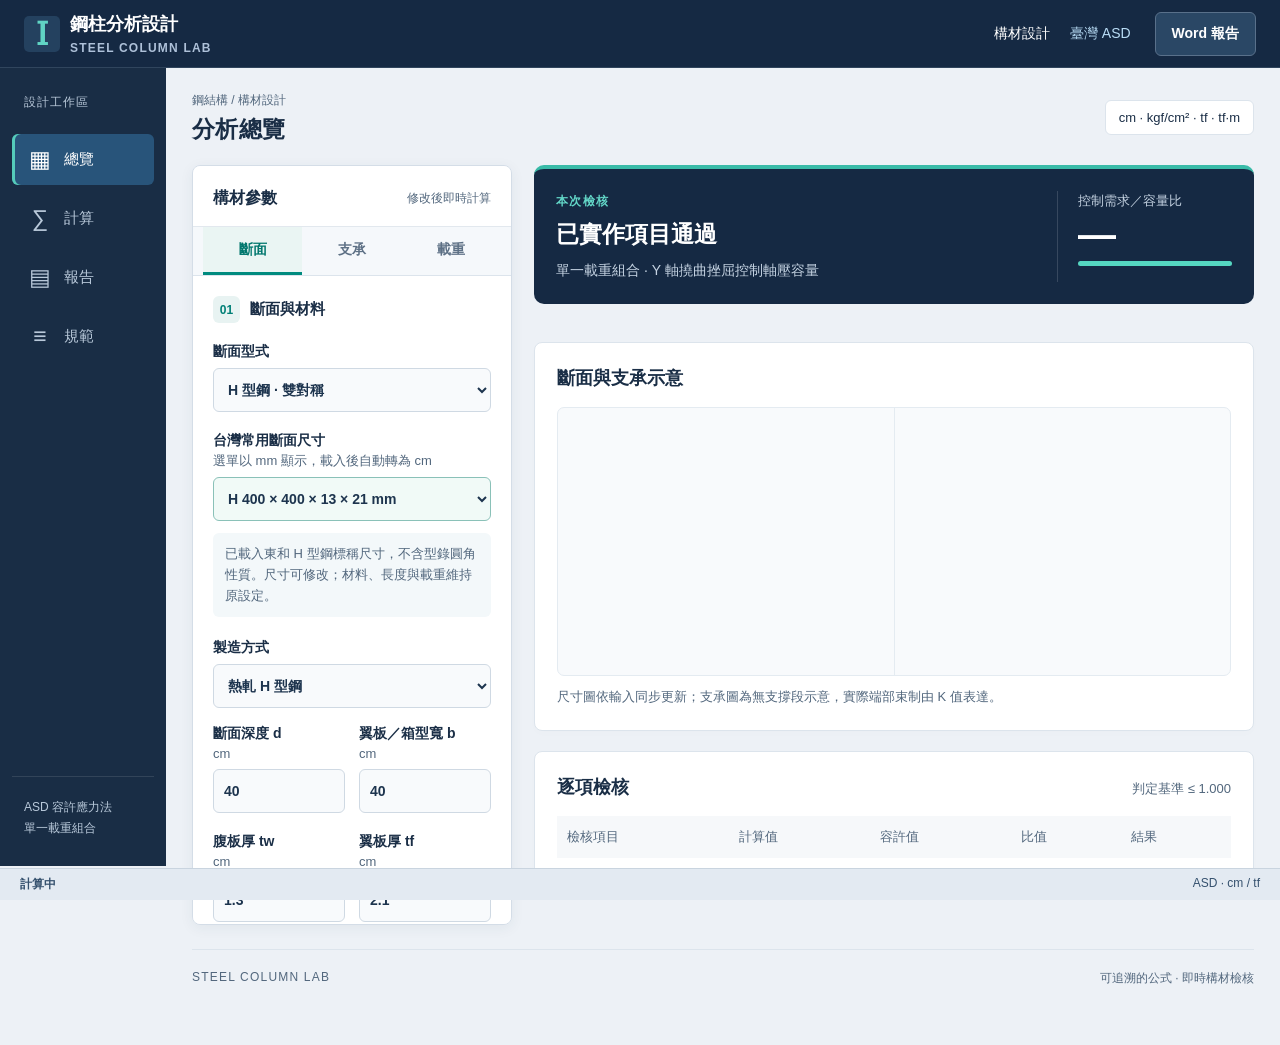
==== index.html @ 5eccf30e "Redesign as engineering workspace with responsive mobile navigation" ====
<!doctype html><html lang="zh-Hant"><head><meta charset="UTF-8"><meta name="viewport" content="width=device-width,initial-scale=1"><title>鋼柱分析設計｜Steel Column Lab</title><meta name="description" content="臺灣鋼結構 ASD 鋼柱分析：斷面性質、雙軸挫屈、彎曲與軸彎互制即時檢核。"><link rel="icon" href="data:image/svg+xml,%3Csvg%20xmlns='http://www.w3.org/2000/svg'%20viewBox='0%200%2032%2032'%3E%3Crect%20width='32'%20height='32'%20rx='6'%20fill='%23152943'/%3E%3Cpath%20d='M7%206h18v5h-6v10h6v5H7v-5h6V11H7z'%20fill='%233ac5b2'/%3E%3C/svg%3E"><link rel="stylesheet" href="style.css?v=20261002-ui1"></head><body data-workspace="overview" data-input-active="section">
<header class="app-header"><div class="brand"><span class="logo">Ⅰ</span><div>鋼柱分析設計<small>STEEL COLUMN LAB</small></div></div><div class="header-meta">構材設計 <span>臺灣 ASD</span></div><button class="toolbar-button" type="button" data-go="report">Word 報告</button></header><nav class="app-nav" aria-label="工作區導覽"><div class="nav-caption">設計工作區</div><button type="button" data-go="input" class="mobile-input"><b>⚙</b><span>參數</span></button><button type="button" data-go="overview" aria-current="page"><b>▦</b><span>總覽</span></button><button type="button" data-go="calculation"><b>∑</b><span>計算</span></button><button type="button" data-go="report"><b>▤</b><span>報告</span></button><button type="button" data-go="reference"><b>≡</b><span>規範</span></button><div class="nav-foot">ASD 容許應力法<br>單一載重組合</div></nav><main><div class="workbar"><div><span class="breadcrumb">鋼結構 / 構材設計</span><h1 id="view-title">分析總覽</h1></div><span class="unit-badge">cm · kgf/cm² · tf · tf·m</span></div><div class="layout"><aside><form id="inputs" novalidate>
<div class="inspector-head"><h2>構材參數</h2><span>修改後即時計算</span></div><div class="input-tabs" role="tablist" aria-label="參數分類"><button type="button" role="tab" id="tab-section" aria-controls="input-section" aria-selected="true" data-input-tab="section">斷面</button><button type="button" role="tab" id="tab-support" aria-controls="input-support" aria-selected="false" data-input-tab="support">支承</button><button type="button" role="tab" id="tab-load" aria-controls="input-load" aria-selected="false" data-input-tab="load">載重</button></div><section class="panel" data-input="section" id="input-section" role="tabpanel" aria-labelledby="tab-section"><h2><i>01</i>斷面與材料</h2><label>斷面型式<select id="shape"><option value="H">H 型鋼 · 雙對稱</option><option value="BOX">銲接箱型柱 · 等厚板</option><option value="PIPE">圓形鋼管</option></select></label><label class="preset-label">台灣常用斷面尺寸 <span class="label-unit">選單以 mm 顯示，載入後自動轉為 cm</span><select id="section-preset" aria-describedby="preset-note"></select></label><p class="hint preset-note" id="preset-note" aria-live="polite"></p><label id="fabrication-wrap">製造方式<select id="fabrication"><option value="rolled">熱軋 H 型鋼</option><option value="welded">連續銲接 H 型鋼</option></select></label><label id="weld-wrap" hidden>箱型柱銲接方式<select id="weld"><option value="full">全滲透銲</option><option value="partial">半滲透銲</option></select></label><div class="fields" id="geometry"></div><p class="hint">尺寸採 cm。幾何性質以直角板件計算，不含熱軋圓角；並非型鋼型錄值。</p><div class="fields" id="material"></div></section>
<section class="panel" data-input="support" id="input-support" role="tabpanel" aria-labelledby="tab-support"><h2><i>02</i>長度與支承</h2><div class="fields" id="lengths"></div><p class="hint">K 值須依構架穩定分析決定。Lx、Ly 為各挫屈平面的無支撐長度，Lb 為受壓翼板側向未支撐長度。</p></section>
<section class="panel" data-input="load" id="input-load" role="tabpanel" aria-labelledby="tab-load"><h2><i>03</i>作用力與彎矩</h2><p class="hint">輸入 ASD 載重組合的分析內力。壓力為正，彎矩按絕對值檢核；不自動套用載重因數或 1/3 應力提高。</p><div class="fields" id="loads"></div><div class="fields" id="coeffs"></div><p class="hint">Cm 預設 1.0；可側移無橫載構材可採 0.85。支撐構架無橫載時依 0.6−0.4(M₁/M₂)，雙曲率比值為正。Cb 保守固定為 1.0。</p></section>
<button type="button" id="reset" class="reset">恢復範例參數</button></form></aside>
<div class="workspace" id="result-area"><div id="error" class="error" role="alert" hidden></div><div class="invalid-view" role="status">目前參數無法計算，請回到參數欄修正輸入。<button type="button" class="toolbar-button" data-go="input">檢查參數</button></div><section class="panel report-panel" data-view="report"><div class="section-head"><h2>計算報告書</h2><span>Word .docx · 使用目前參數</span></div><div class="report-fields"><label>工程名稱<input id="report-project" type="text" maxlength="120" placeholder="選填"></label><label>構材編號<input id="report-member" type="text" maxlength="80" placeholder="例如 C1／1F"></label><label>計算者<input id="report-author" type="text" maxlength="80" placeholder="選填"></label></div><button type="button" id="export-word" class="export-button">匯出 Word 計算報告書</button><p id="export-message" class="hint" role="status">包含輸入參數、公式、逐項檢核及規範依據；在此裝置產生檔案。</p></section><div id="results" data-view="overview"><section class="summary" aria-live="polite"><div><span class="eyebrow">本次檢核</span><h2 id="status">計算中</h2><p id="status-note"></p></div><div class="ratio"><span>控制需求／容量比</span><strong id="ratio">—</strong><div class="meter"><b id="meter"></b></div></div></section><div class="metrics" id="metrics"></div>
<section class="panel drawing-panel"><div class="section-head"><h2>斷面與支承示意</h2><span id="section-name"></span></div><div class="drawings"><div><svg id="section-svg" viewbox="0 0 340 270" role="img" aria-label="鋼柱斷面尺寸示意圖"></svg></div><div><svg id="column-svg" viewbox="0 0 340 270" role="img" aria-label="鋼柱長度與作用力示意圖"></svg></div></div><p class="hint">尺寸圖依輸入同步更新；支承圖為無支撐段示意，實際端部束制由 K 值表達。</p></section>
<section class="panel"><div class="section-head"><h2>逐項檢核</h2><span>判定基準 ≤ 1.000</span></div><div class="table-scroll"><table><thead><tr><th>檢核項目</th><th>計算值</th><th>容許值</th><th>比值</th><th>結果</th></tr></thead><tbody id="checks"></tbody></table></div><div id="warnings"></div></section>
</div>
<section class="panel" data-view="calculation"><h2>詳細計算過程</h2><div id="calculations"></div></section><div data-view="reference"><section class="panel"><details><summary>原始程式解析與本版修正</summary><div class="prose"><p>來源：SteelColumn_20121009_SourceCode.zip 中 VB.NET 的 FormMain.vb。原程式以 CAL_Sect → CAL_ENGINE → CAL_ENGINE2 → _OUTPUT_ALL 執行斷面性質、寬厚比分類、容許應力及檢核輸出；提供型錄、自訂尺寸、自訂性質三種輸入，內部使用 cm、kgf/cm²，輸入內力使用 tf 與 tf·m。</p><table><thead><tr><th>原程式項目</th><th>解析與處理</th></tr></thead><tbody><tr><td>H／C／箱／T／L／圓管斷面</td><td>本版提供雙對稱 H、等厚銲接箱型及圓管。C／T／L 涉及剪力中心、主軸及撓曲扭轉，未套用 H 型鋼公式。</td></tr><tr><td>銲接 H 型鋼 kc</td><td>原碼使用 4.05×(h/tw)^0.46；依 7.2.2 修正為 4.05÷(h/tw)^0.46（h/tw＞70）。</td></tr><tr><td>局部挫屈</td><td>原碼多以翼板分類，細長斷面仍給 0.6Fy。本版同時檢查腹板、翼板；超限時停止容量與互制合格判定，需附錄 1 分析。</td></tr><tr><td>箱型柱</td><td>保留第 6.7 節專用軸壓曲線；寬厚比改採淨寬。彎曲依第 7.4 節分軸判定，Lb 限制採保守 M₁/M₂＝−1。</td></tr><tr><td>圓管寬厚比</td><td>原碼統一用彎曲上限 630/Fy。本版有軸壓時採 232/Fy，純彎曲採 630/Fy；不對圓管套箱型 Lc。</td></tr><tr><td>互制式 8.2</td><td>保留 fa/Fa＝0.15 分界，加入分母非正、無效幾何、負軸力與有限數值檢查；彎矩使用絕對值。</td></tr><tr><td>剪力計算</td><td>原程式計算 Fv 與 Aw，但未輸入作用剪力。本版聚焦鋼柱 N–Mx–My，不宣稱已完成剪力或接頭檢核。</td></tr></tbody></table></div></details></section>
<section class="panel"><details open><summary>規範依據與適用範圍</summary><div class="prose" id="code-basis"><p><b>採用臺灣《鋼構造建築物鋼結構設計技術規範》之容許應力設計法（ASD）。</b>查核日期：2026-10-02；官方公告為 96-06-11 修正發布、99-09-16 修正第 13.2 節。本工具使用第 4、6、7、8 章；不將研究修訂草案或美國 AISC 360 直接視為臺灣現行規範。</p><ul><li><a href="https://www.nlma.gov.tw/ch/legislation/regsearch/7176" target="_blank" rel="noopener">國土署：規範公告與各章下載</a> · <a href="https://glrs.moi.gov.tw/LawContent.aspx?id=GL000143" target="_blank" rel="noopener">內政部主管法規查詢</a></li><li><a href="https://www.nlma.gov.tw/uploads/files/e7c2c9d73eefc69beecde12336374b9b.pdf" target="_blank" rel="noopener">第 4 章：長細比、斷面分類與穩定</a> · <a href="https://www.nlma.gov.tw/uploads/files/e139e8d278188c817090a2510017202e.pdf" target="_blank" rel="noopener">第 6 章：受壓構材</a></li><li><a href="https://www.nlma.gov.tw/uploads/files/91bbcbd01a38582e6c5b1f00dd367683.pdf" target="_blank" rel="noopener">第 7 章：撓曲構材</a> · <a href="https://www.nlma.gov.tw/uploads/files/f6ed32171e4e99a9c49e85ca3b733d3c.pdf" target="_blank" rel="noopener">第 8 章：軸力與彎矩共同作用</a></li><li><a href="https://www.nlma.gov.tw/uploads/files/d547411a0c02e0a8816b6d9c2aadb32e.pdf" target="_blank" rel="noopener">極限設計法附錄 2：臨界扭轉挫屈應力</a>（僅依 ASD 第 6.4 節引用彈性 Fe，再代回 ASD 容許應力曲線）</li></ul><p>台灣常用斷面來源：19 組 H 型尺寸參考<a href="https://www.tunghosteel.com/product/detail/2" target="_blank" rel="noopener">東和鋼鐵 2024 型錄</a>；12 組圓管尺寸參考<a href="https://www.mayer.com.tw/zh-tw/download/1" target="_blank" rel="noopener">美亞鋼管碳鋼型錄</a>。12 組銲接箱型為工程設計預設，非熱軋型鋼或庫存承諾。圓管借用國內型錄的外徑與板厚，不能據此將配管鋼材視為結構鋼材；實際鋼種、降伏強度、厚度公差及結構用途適用性應另外確認。選單僅帶入尺寸，不變更材料強度或載重，型錄 A／I／S 與圓角不會自動套用。</p><p>適用均質、等斷面、雙對稱、連續連接之鋼柱，作用力通過剪力中心；H 型鋼 Fy≤4,550 kgf/cm²。軸壓 H 型腹板採均勻受壓上限 68/√Fy 作保守適用性篩選，未實作細長肢材有效斷面法。箱型柱限等板厚，以第 6.7 節銲接箱型曲線計算。</p><p>「已實作項目通過」只代表本頁輸入單一載重組合的構材檢核。構架側移及二階效應、耐震韌性寬厚比、強柱弱梁、剪力、接頭區、柱腳、銲道、疲勞與耐火仍須另行檢核；本頁不自動計算整體構架。</p></div></details></section>
</div></div></div><footer>STEEL COLUMN LAB <span>可追溯的公式 · 即時構材檢核</span></footer></main><script src="engine.js?v=20261002-ui1"></script><script src="presets.js?v=20261002-ui1"></script><script src="report.js?v=20261002-ui1"></script><script src="app.js?v=20261002-ui1"></script><div class="statusbar"><span id="mobile-result" aria-live="polite">計算中</span><span>ASD · cm / tf</span></div><script src="workspace.js?v=20261002-ui1"></script></body></html>
---- style.css ----
:root{font-family:Inter,"Noto Sans TC","Microsoft JhengHei",sans-serif;color:#1a2e46;background:#f1f4f7;font-size:16px;--navy:#152943;--teal:#007f76;--line:#dce4ec;--muted:#62748a}*{box-sizing:border-box}body{margin:0}header{height:82px;background:var(--navy);color:white;display:flex;justify-content:space-between;align-items:center;padding:0 4vw}.brand{display:flex;gap:14px;font-size:20px;letter-spacing:.06em;font-weight:700;align-items:center}.brand small{display:block;font-size:11px;letter-spacing:.2em;color:#aec1d9;margin-top:5px}.logo{font-family:serif;background:#24415f;color:#60d4c4;font-size:42px;line-height:45px;text-align:center;width:46px;height:46px}.header-meta{font-size:14px}.header-meta span{color:#b8c8d9;margin-left:16px}main{max-width:1560px;margin:auto;padding:32px 4vw 20px}.page-title{display:flex;justify-content:space-between;align-items:center;margin-bottom:28px;gap:20px}.eyebrow{font-size:12px;letter-spacing:.11em;font-weight:700;color:var(--teal)}h1{font-size:27px;letter-spacing:.015em;margin:10px 0 8px}p{line-height:1.7;margin:8px 0}.page-title p{color:var(--muted);font-size:15px}.unit-badge{padding:9px 13px;border:1px solid var(--line);border-radius:6px;white-space:nowrap;font-size:13px;background:white}.layout{display:grid;grid-template-columns:340px minmax(0,1fr);gap:25px;align-items:start}.panel{background:white;border:1px solid var(--line);border-radius:10px;padding:24px;margin-bottom:20px;box-shadow:0 3px 10px #1d344103}h2{font-size:18px;line-height:1.5;margin:0 0 20px}h2 i{font-size:12px;display:inline-flex;align-items:center;justify-content:center;background:#e8f3f2;color:var(--teal);height:27px;width:27px;border-radius:6px;font-style:normal;margin-right:10px}.fields{display:grid;grid-template-columns:repeat(2,minmax(0,1fr));gap:15px 14px}label{font-size:14px;line-height:1.5;display:block;margin-bottom:15px;font-weight:600}label .label-unit{font-size:12px;color:var(--muted);font-weight:400;display:block;min-height:18px}input,select{display:block;background:#f8fafc;border:1px solid #cfd9e3;border-radius:6px;width:100%;height:42px;padding:8px 10px;font:inherit;color:#1d344e;margin-top:6px;outline:none}input{font-variant-numeric:tabular-nums}input:focus,select:focus{border-color:var(--teal);box-shadow:0 0 0 3px #007f7618}input:disabled{background:#e9eef3;color:#8794a4}.fields label{margin-bottom:3px}.hint{font-size:13px;color:var(--muted);line-height:1.65;margin:14px 0 0}.summary{background:var(--navy);color:white;border-radius:10px;display:grid;grid-template-columns:1fr 210px;gap:24px;padding:25px 28px;margin-bottom:18px;border-top:4px solid #39bba8}.summary .eyebrow{color:#63d7c8}.summary h2{font-size:25px;margin:7px 0}.summary p{font-size:14px;color:#c6d4e3;margin:0}.ratio{border-left:1px solid #ffffff26;padding-left:27px}.ratio span{font-size:13px;color:#c6d4e3}.ratio strong{font-size:42px;display:block;letter-spacing:-.04em;font-variant-numeric:tabular-nums;margin:4px 0}.meter{height:5px;background:#ffffff25;border-radius:8px;overflow:hidden}.meter b{height:100%;background:#55d6c1;display:block;transition:width .2s}.summary.fail{border-color:#ee7777}.summary.fail .meter b{background:#ee7777}.summary.pending{border-color:#e1b566}.metrics{display:grid;grid-template-columns:repeat(3,minmax(0,1fr));gap:14px;margin-bottom:20px}.metric{border:1px solid var(--line);padding:18px;background:white;border-radius:8px}.metric span{font-size:13px;color:var(--muted)}.metric strong{display:block;font-size:25px;margin:9px 0;font-variant-numeric:tabular-nums}.metric small{font-size:12px;font-weight:400;color:var(--muted)}.metric p{font-size:12px;color:var(--muted);margin:0}.section-head{display:flex;align-items:baseline;justify-content:space-between;gap:10px}.section-head h2{margin-bottom:15px}.section-head span{color:var(--muted);font-size:13px}.drawings{display:grid;grid-template-columns:1fr 1fr;background:#f8fafc;border:1px solid #e4ebf1;border-radius:7px}.drawings>div+div{border-left:1px solid #e4ebf1}.drawings svg{width:100%;display:block;max-height:280px}svg text{font-family:inherit;font-size:13px;fill:#526a82}.drawing-panel .hint{margin-top:10px}.table-scroll{overflow:auto}table{width:100%;border-collapse:collapse;font-size:14px}th{text-align:left;color:var(--muted);font-weight:500;font-size:13px;background:#f6f8fa;padding:12px 10px;white-space:nowrap}td{padding:13px 10px;border-bottom:1px solid #e9eef3;font-variant-numeric:tabular-nums}td:not(:first-child){white-space:nowrap}.pill{display:inline-block;padding:4px 8px;font-size:12px;border-radius:5px;color:#007463;background:#e5f6f0;white-space:nowrap}.pill.fail{color:#b3363b;background:#fceced}.pill.pending{color:#89601c;background:#fff4db}.warning{padding:13px 15px;border-radius:6px;background:#fff6e4;color:#805b20;font-size:14px;margin-top:12px;line-height:1.65}.error{padding:20px;background:#fff0f1;color:#a62d38;border:1px solid #f2b9bf;border-radius:8px;margin-bottom:20px}details{border-top:1px solid #e7edf2;padding:14px 0}details:first-child{border-top:0;padding-top:0}.panel>details:last-child{padding-bottom:0}summary{cursor:pointer;font-size:16px;font-weight:600;line-height:1.6}details[open] summary{margin-bottom:15px}details p{font-size:14px;color:#4f637a}.formula{font-family:ui-monospace,Consolas,monospace;font-size:14px;line-height:1.85;background:#f5f8fb;border-left:3px solid #69bbae;padding:13px 16px;margin:12px 0;overflow-wrap:anywhere}.prose{font-size:14px;line-height:1.8}.prose table td{white-space:normal;vertical-align:top}.prose table td:first-child{width:24%;font-weight:600}.prose ul{padding-left:20px}.prose li{margin:7px 0}a{color:var(--teal);text-underline-offset:3px}.reset{width:100%;padding:13px;background:white;border:1px solid #c8d5e0;border-radius:7px;color:#3f5670;font-size:14px;cursor:pointer;margin-bottom:22px}.reset:hover{background:#e9f3f1}footer{margin-top:32px;padding-top:20px;border-top:1px solid var(--line);font-size:12px;letter-spacing:.1em;color:var(--muted);display:flex;justify-content:space-between}footer span{letter-spacing:0}[hidden]{display:none!important}@media(min-width:1200px){.summary{position:sticky;top:12px;z-index:2;box-shadow:0 8px 20px #10294312}}@media(max-width:1050px){.layout{grid-template-columns:295px minmax(0,1fr);gap:18px}main{padding:25px 22px}.panel{padding:18px}.summary{grid-template-columns:1fr;padding:20px}.ratio{border:0;padding:0}.ratio strong{font-size:32px}.metrics{gap:9px}.metric{padding:13px}.metric strong{font-size:22px}.page-title{align-items:start}.unit-badge{display:none}}@media(max-width:760px){header{height:72px;padding:0 20px}.header-meta span{display:none}main{padding:24px 16px}.page-title h1{font-size:23px}.layout{display:flex;flex-direction:column}.layout>aside,.workspace{width:100%}.summary{grid-template-columns:1fr 130px;gap:10px}.summary h2{font-size:21px}.metrics{grid-template-columns:1fr 1fr 1fr}.metric strong{font-size:20px}.drawings{grid-template-columns:1fr}.drawings>div+div{border-left:0;border-top:1px solid #e4ebf1}.section-head{flex-wrap:wrap}footer span{display:none}}@media print{header,aside,.page-title,footer{display:none}.layout{display:block}.summary{position:static}main{padding:0}.panel{break-inside:avoid}.summary{color:black;background:white}.summary p,.summary .eyebrow{color:black}}
.mobile-result{display:none}@media(max-width:760px){body{padding-bottom:62px}.mobile-result{display:block;position:fixed;bottom:12px;left:16px;right:16px;z-index:10;background:#152943;color:white;text-align:center;font-size:15px;font-weight:600;padding:15px;border-radius:9px;box-shadow:0 4px 20px #15294330;text-decoration:none}#result-area{scroll-margin-top:16px}}
@media print{.mobile-result{display:none}}
.preset-label{margin-top:18px}.preset-label select{border-color:#8ac1b8;background:#f1faf7;font-size:14px}.preset-note{margin:-3px 0 20px;padding:10px 12px;background:#f3f8fa;border-radius:6px}

.report-fields{display:grid;grid-template-columns:2fr 1fr 1fr;gap:14px}.export-button{border:0;border-radius:7px;background:#007f76;color:white;padding:13px 20px;font:inherit;font-weight:600;cursor:pointer}.export-button:hover{background:#00675f}.export-button:focus-visible{outline:3px solid #6bc8ba;outline-offset:3px}.export-button:disabled{opacity:.5;cursor:not-allowed}@media(max-width:760px){.report-fields{grid-template-columns:1fr}.report-fields label{margin-bottom:0}.export-button{width:100%;margin-top:18px}}@media print{.report-panel{display:none}}
/* Professional workspace, desktop inspector and touch-first mobile navigation. */
:root{--nav-width:166px;--header-height:68px;--muted:#52677d;background:#edf1f6}body{padding:0 0 34px}button,input,select{touch-action:manipulation}button{font-family:inherit}button:focus-visible,a:focus-visible,summary:focus-visible{outline:3px solid #168cce;outline-offset:3px}.app-header{height:var(--header-height);position:fixed;top:0;inset-inline:0;z-index:30;padding:0 24px;gap:24px;border-bottom:1px solid #30455d}.brand{font-size:18px;letter-spacing:0;gap:10px}.brand small{font-size:12px;letter-spacing:.1em}.logo{height:36px;width:36px;font-size:32px;line-height:36px;border-radius:5px}.header-meta{margin-left:auto}.header-meta span{color:#b9ddf6}.toolbar-button{border:1px solid #b8c7d5;border-radius:6px;min-height:44px;padding:9px 16px;background:white;color:#173d61;font-size:14px;font-weight:600;cursor:pointer}.app-header .toolbar-button{background:#2a4765;color:white;border-color:#59708a}.app-nav{position:fixed;left:0;top:var(--header-height);bottom:34px;width:var(--nav-width);z-index:20;background:#192d45;color:#b9c9da;padding:26px 12px;display:flex;flex-direction:column;gap:8px}.nav-caption{font-size:12px;letter-spacing:.08em;padding:0 12px 15px}.app-nav button{display:flex;align-items:center;gap:12px;padding:14px 16px;min-height:50px;border:0;border-radius:6px;background:transparent;color:#b9c9da;text-align:left;font-size:15px;cursor:pointer}.app-nav button b{font-size:23px;line-height:1;width:24px;text-align:center;font-weight:500}.app-nav button:hover{background:#253d58;color:white}.app-nav button[aria-current]{background:#28547a;color:white;box-shadow:inset 3px 0 #55ccbb}.app-nav .mobile-input{display:none}.nav-foot{margin-top:auto;padding:20px 12px 0;border-top:1px solid #ffffff1c;font-size:12px;line-height:1.8}main{max-width:none;margin-left:var(--nav-width);padding:calc(var(--header-height) + 22px) 26px 24px}.workbar{display:flex;align-items:center;justify-content:space-between;margin-bottom:20px;gap:14px}.breadcrumb{color:var(--muted);font-size:12px}.workbar h1{font-size:23px;margin:5px 0 0}.layout{grid-template-columns:320px minmax(0,1fr);gap:22px}.layout>aside{position:sticky;top:calc(var(--header-height) + 18px);max-height:calc(100dvh - var(--header-height) - 72px);overflow:auto;scrollbar-width:thin;border:1px solid #d4dde7;border-radius:8px;background:white;box-shadow:0 3px 14px #233b5010}.inspector-head{padding:20px 20px 16px;display:flex;align-items:center;justify-content:space-between;gap:8px}.inspector-head h2{font-size:16px;margin:0}.inspector-head span{font-size:12px;color:var(--muted)}.input-tabs{position:sticky;top:0;z-index:4;background:#f5f8fb;border-top:1px solid #e2e8ee;border-bottom:1px solid #dce4ec;display:flex;padding:0 10px}.input-tabs button{flex:1;border:0;border-bottom:3px solid transparent;min-height:48px;font-size:14px;color:#5d7085;background:transparent;cursor:pointer;font-weight:600}.input-tabs button[aria-selected=true]{color:#00776d;border-bottom-color:#008b7f;background:#eaf5f3}#inputs>.panel{border:0;box-shadow:none;padding:20px;margin:0;border-radius:0}#inputs>.panel h2{font-size:15px;margin-bottom:18px}body:not([data-input-active=section]) [data-input=section],body:not([data-input-active=support]) [data-input=support],body:not([data-input-active=load]) [data-input=load]{display:none}.reset{width:calc(100% - 40px);margin:12px 20px 20px;min-height:44px}.panel{border-radius:8px;padding:22px}.workspace{min-width:0}.workspace>[data-view]{display:none}body[data-workspace=overview] [data-view=overview],body[data-workspace=calculation] [data-view=calculation],body[data-workspace=report] [data-view=report],body[data-workspace=reference] [data-view=reference]{display:block}.summary{position:static;box-shadow:none;padding:22px;grid-template-columns:minmax(0,1fr) 175px;gap:16px}.summary h2{font-size:23px}.ratio{padding-left:20px}.ratio strong{font-size:38px}.metrics{gap:12px}.metric{padding:17px}.metric strong{font-size:24px}.section-head{flex-wrap:wrap}label,input,select{font-size:14px}input,select{min-height:44px}label .label-unit,.hint{font-size:13px}td{font-size:14px}.statusbar{position:fixed;bottom:0;left:0;right:0;z-index:40;background:#e3eaf2;border-top:1px solid #c9d4df;display:flex;justify-content:space-between;padding:7px 20px;font-size:12px;color:#35516e}.statusbar #mobile-result{position:static;display:block;background:none;color:inherit;padding:0;box-shadow:none;font-size:12px;font-weight:600;border-radius:0;text-align:left}.invalid-view{display:none;padding:24px;background:#fff;border:1px solid #e3b9bd;border-radius:8px;color:#983944;line-height:1.7}.invalid-view button{display:block;margin-top:14px}.invalid-input[data-workspace=overview] .invalid-view,.invalid-input[data-workspace=calculation] .invalid-view{display:block}.invalid-input [data-view=calculation]{display:none!important}footer{margin-top:24px;font-size:12px}.report-fields{grid-template-columns:1fr 1fr}.report-fields label:first-child{grid-column:1/-1}.export-button{min-height:48px}summary{min-height:44px;display:list-item;align-content:center}.table-scroll{overscroll-behavior-x:contain}svg{max-width:100%} .prose a{overflow-wrap:anywhere}
@media(min-width:1600px){.layout{grid-template-columns:360px minmax(0,1fr)}.drawings svg{max-height:310px}.report-fields{grid-template-columns:2fr 1fr 1fr}.report-fields label:first-child{grid-column:auto}}
@media(min-width:901px) and (max-width:1200px){:root{--nav-width:92px}.app-nav{padding:20px 8px}.nav-caption,.nav-foot{display:none}.app-nav button{flex-direction:column;gap:8px;padding:13px 6px;font-size:13px}.layout{grid-template-columns:290px minmax(0,1fr);gap:16px}main{padding-left:18px;padding-right:18px}.summary{grid-template-columns:1fr}.ratio{border:0;padding:0}.metrics{grid-template-columns:1fr}.metric{display:flex;align-items:center;justify-content:space-between;gap:12px}.metric p{display:none}.metric strong{margin:0}.drawings{grid-template-columns:1fr}.drawings>div+div{border-left:0;border-top:1px solid #e4ebf1}}
@media(max-width:900px){:root{--header-height:60px}body{padding-bottom:calc(102px + env(safe-area-inset-bottom))}.app-header{padding:0 16px;gap:10px}.brand{font-size:16px}.brand small{font-size:10px}.logo{width:32px;height:32px;line-height:32px}.header-meta{display:none}.app-header .toolbar-button{margin-left:auto;padding:8px 12px;font-size:13px;white-space:nowrap}.app-nav{top:auto;bottom:0;left:0;right:0;width:auto;height:calc(68px + env(safe-area-inset-bottom));padding:4px 6px env(safe-area-inset-bottom);display:grid;grid-template-columns:repeat(5,minmax(0,1fr));gap:2px;background:white;border-top:1px solid #d2dce7;box-shadow:0 -4px 16px #142d4610;z-index:45}.app-nav .mobile-input{display:flex}.app-nav button{flex-direction:column;justify-content:center;gap:4px;padding:4px 2px;min-height:56px;font-size:12px;color:#597087;border-radius:7px}.app-nav button b{font-size:23px}.app-nav button[aria-current]{background:#e9f5f2;color:#00776d;box-shadow:none}.app-nav button:hover{background:#eef3f7;color:#284e6e}.nav-caption,.nav-foot{display:none}.statusbar{bottom:calc(68px + env(safe-area-inset-bottom));font-size:12px;min-height:30px;padding:6px 14px;gap:8px}.statusbar>span:last-child{display:none}.statusbar #mobile-result{font-size:12px}main{margin:0;padding:calc(var(--header-height) + 18px) 16px 0}.workbar{margin-bottom:17px}.workbar h1{font-size:21px}.unit-badge{display:none}.layout{display:block}.layout>aside{display:none;position:static;max-height:none;overflow:visible;width:100%}body[data-workspace=input] .layout>aside{display:block}body[data-workspace=input] .workspace{display:none}.workspace{width:100%}.inspector-head{padding:18px}.input-tabs{top:var(--header-height);z-index:15}#inputs>.panel{padding:20px}.fields{gap:18px 16px}.fields label{font-size:14px}input,select{font-size:16px;min-height:48px;padding:10px}label .label-unit{font-size:13px}.preset-label select{font-size:15px}.panel{padding:20px;margin-bottom:16px}.summary{grid-template-columns:1fr 115px;padding:20px 17px;gap:12px}.summary h2{font-size:20px}.summary p{font-size:13px}.ratio{padding:0;border:0}.ratio span{font-size:12px}.ratio strong{font-size:32px}.metrics{grid-template-columns:repeat(3,minmax(0,1fr));gap:8px}.metric{padding:12px 9px;min-width:0}.metric span{font-size:12px;line-height:1.5;display:block}.metric strong{font-size:21px;overflow-wrap:anywhere}.metric small{display:block;margin-top:3px}.metric p{font-size:12px}.drawings{grid-template-columns:1fr}.drawings>div+div{border-left:0;border-top:1px solid #e4ebf1}.section-head span{font-size:12px}.report-fields{grid-template-columns:1fr;gap:14px}.report-fields label{margin:0}.export-button{width:100%;margin-top:20px}.formula{font-size:14px;padding:12px;line-height:1.85}footer{display:none}.hint{font-size:13px}#results .table-scroll{overflow:visible}#results table,#results tbody{display:block}#results thead{display:none}#results tr{display:grid;grid-template-columns:1fr 1fr;gap:7px 12px;border:1px solid #dce4ec;border-radius:7px;padding:13px;margin-bottom:10px;background:#fafcfe}#results td{display:flex;justify-content:space-between;align-items:center;gap:8px;border:0;padding:0;font-size:13px;white-space:normal;overflow-wrap:anywhere}#results td:first-child{grid-column:1/-1;font-size:15px;font-weight:600;margin-bottom:4px}#results td:not(:first-child)::before{content:attr(data-label);font-size:12px;color:#62748a;white-space:nowrap}#results td:nth-child(3){grid-column:1/-1;grid-row:3}#results td:nth-child(5){grid-column:2;grid-row:2}.pill{font-size:12px}.prose table{min-width:460px}.prose{overflow-x:auto}.prose p{min-width:0}body.invalid-input .statusbar{background:#ffebed;color:#a62d38}}
@media(max-width:380px){.brand small{display:none}.summary{grid-template-columns:1fr}.summary .ratio{display:flex;align-items:center;justify-content:space-between}.summary .meter{display:none}.metrics{grid-template-columns:1fr}.metric{display:flex;align-items:center;gap:12px;justify-content:space-between}.metric strong{margin:0}.metric small{display:inline}.metric p{display:none}.fields{gap:14px 10px}}
@media(prefers-reduced-motion:reduce){*{scroll-behavior:auto!important;transition:none!important}}
@media print{.app-header,.app-nav,.statusbar,.workbar,.layout>aside,.report-panel,.invalid-view{display:none!important}body{padding:0}main{margin:0;padding:0}.workspace>[data-view]{display:block!important}.layout{display:block}.summary{color:black;background:white}.summary p,.summary .eyebrow{color:black}}
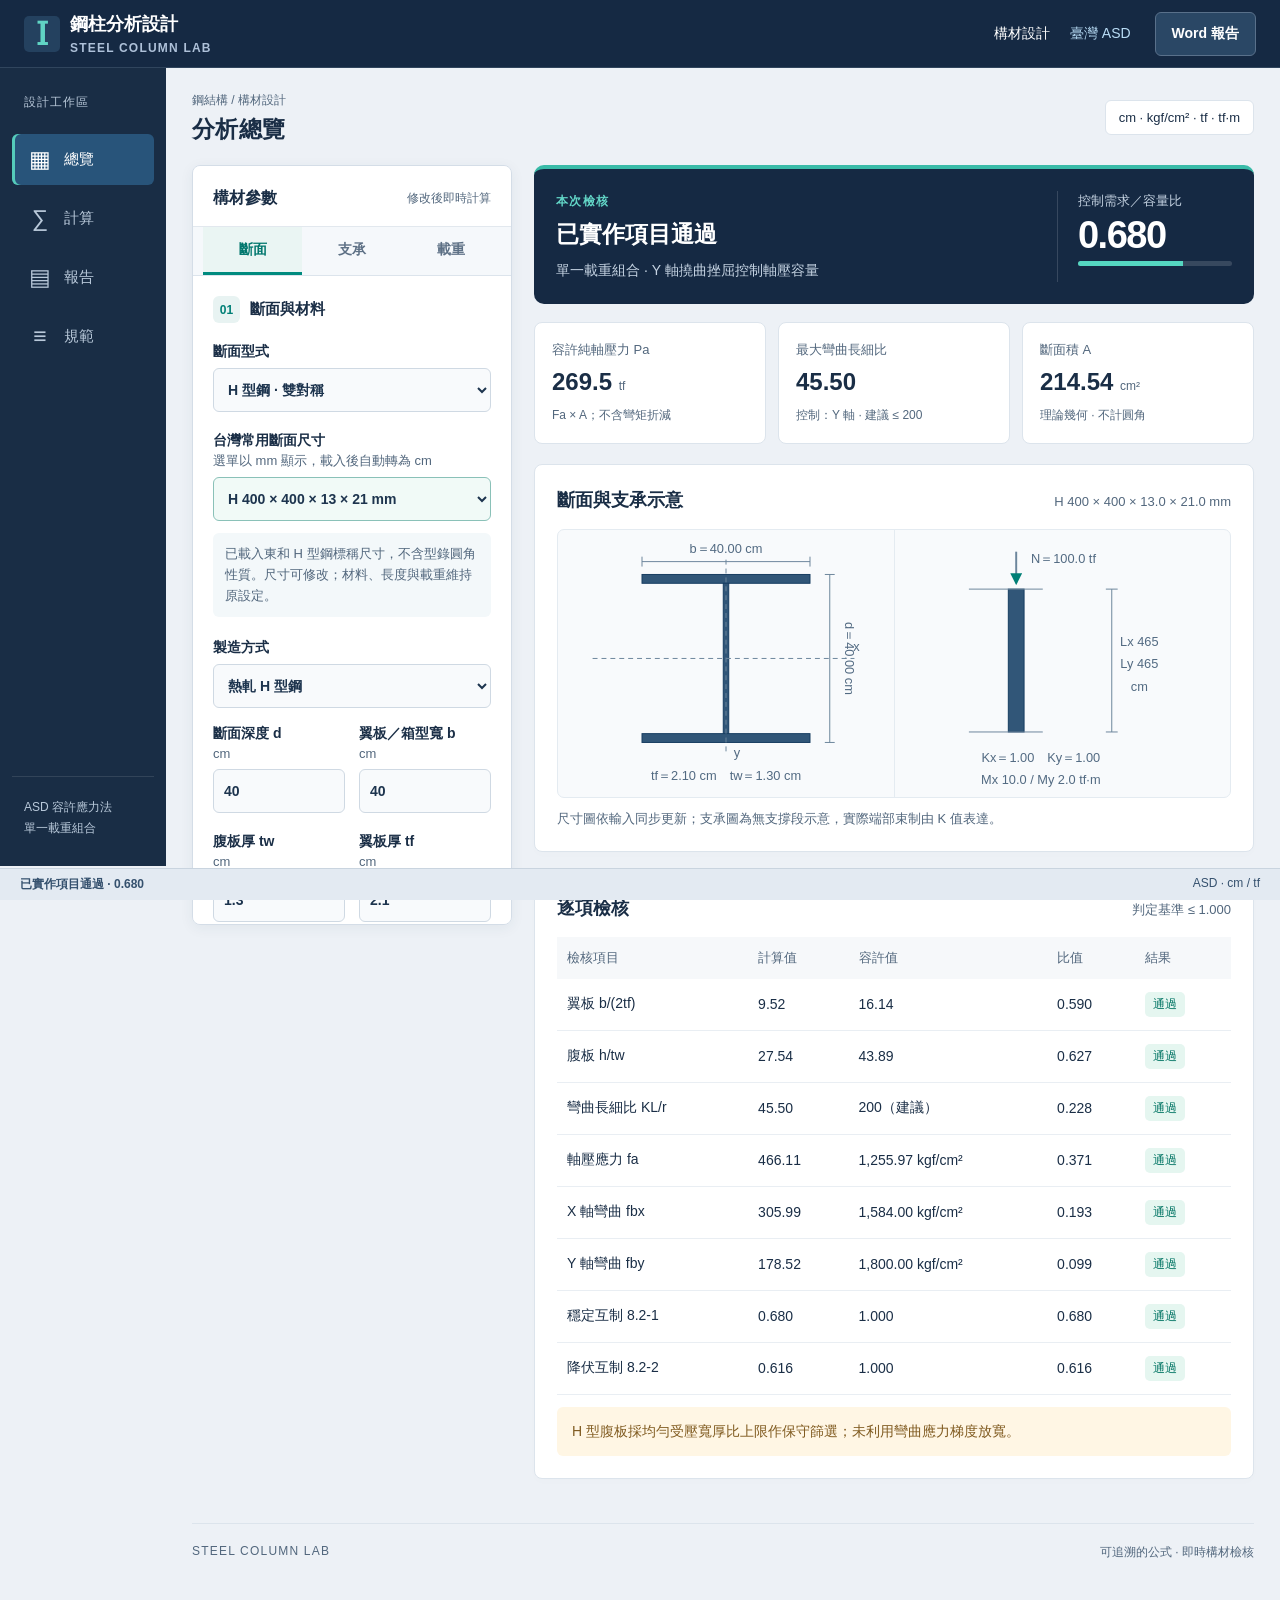
==== commit 5fe8eb44: "Initialize status bar before calculator scripts" ====
--- a/index.html
+++ b/index.html
@@ -10,4 +10,4 @@
 </div>
 <section class="panel" data-view="calculation"><h2>詳細計算過程</h2><div id="calculations"></div></section><div data-view="reference"><section class="panel"><details><summary>原始程式解析與本版修正</summary><div class="prose"><p>來源：SteelColumn_20121009_SourceCode.zip 中 VB.NET 的 FormMain.vb。原程式以 CAL_Sect → CAL_ENGINE → CAL_ENGINE2 → _OUTPUT_ALL 執行斷面性質、寬厚比分類、容許應力及檢核輸出；提供型錄、自訂尺寸、自訂性質三種輸入，內部使用 cm、kgf/cm²，輸入內力使用 tf 與 tf·m。</p><table><thead><tr><th>原程式項目</th><th>解析與處理</th></tr></thead><tbody><tr><td>H／C／箱／T／L／圓管斷面</td><td>本版提供雙對稱 H、等厚銲接箱型及圓管。C／T／L 涉及剪力中心、主軸及撓曲扭轉，未套用 H 型鋼公式。</td></tr><tr><td>銲接 H 型鋼 kc</td><td>原碼使用 4.05×(h/tw)^0.46；依 7.2.2 修正為 4.05÷(h/tw)^0.46（h/tw＞70）。</td></tr><tr><td>局部挫屈</td><td>原碼多以翼板分類，細長斷面仍給 0.6Fy。本版同時檢查腹板、翼板；超限時停止容量與互制合格判定，需附錄 1 分析。</td></tr><tr><td>箱型柱</td><td>保留第 6.7 節專用軸壓曲線；寬厚比改採淨寬。彎曲依第 7.4 節分軸判定，Lb 限制採保守 M₁/M₂＝−1。</td></tr><tr><td>圓管寬厚比</td><td>原碼統一用彎曲上限 630/Fy。本版有軸壓時採 232/Fy，純彎曲採 630/Fy；不對圓管套箱型 Lc。</td></tr><tr><td>互制式 8.2</td><td>保留 fa/Fa＝0.15 分界，加入分母非正、無效幾何、負軸力與有限數值檢查；彎矩使用絕對值。</td></tr><tr><td>剪力計算</td><td>原程式計算 Fv 與 Aw，但未輸入作用剪力。本版聚焦鋼柱 N–Mx–My，不宣稱已完成剪力或接頭檢核。</td></tr></tbody></table></div></details></section>
 <section class="panel"><details open><summary>規範依據與適用範圍</summary><div class="prose" id="code-basis"><p><b>採用臺灣《鋼構造建築物鋼結構設計技術規範》之容許應力設計法（ASD）。</b>查核日期：2026-10-02；官方公告為 96-06-11 修正發布、99-09-16 修正第 13.2 節。本工具使用第 4、6、7、8 章；不將研究修訂草案或美國 AISC 360 直接視為臺灣現行規範。</p><ul><li><a href="https://www.nlma.gov.tw/ch/legislation/regsearch/7176" target="_blank" rel="noopener">國土署：規範公告與各章下載</a> · <a href="https://glrs.moi.gov.tw/LawContent.aspx?id=GL000143" target="_blank" rel="noopener">內政部主管法規查詢</a></li><li><a href="https://www.nlma.gov.tw/uploads/files/e7c2c9d73eefc69beecde12336374b9b.pdf" target="_blank" rel="noopener">第 4 章：長細比、斷面分類與穩定</a> · <a href="https://www.nlma.gov.tw/uploads/files/e139e8d278188c817090a2510017202e.pdf" target="_blank" rel="noopener">第 6 章：受壓構材</a></li><li><a href="https://www.nlma.gov.tw/uploads/files/91bbcbd01a38582e6c5b1f00dd367683.pdf" target="_blank" rel="noopener">第 7 章：撓曲構材</a> · <a href="https://www.nlma.gov.tw/uploads/files/f6ed32171e4e99a9c49e85ca3b733d3c.pdf" target="_blank" rel="noopener">第 8 章：軸力與彎矩共同作用</a></li><li><a href="https://www.nlma.gov.tw/uploads/files/d547411a0c02e0a8816b6d9c2aadb32e.pdf" target="_blank" rel="noopener">極限設計法附錄 2：臨界扭轉挫屈應力</a>（僅依 ASD 第 6.4 節引用彈性 Fe，再代回 ASD 容許應力曲線）</li></ul><p>台灣常用斷面來源：19 組 H 型尺寸參考<a href="https://www.tunghosteel.com/product/detail/2" target="_blank" rel="noopener">東和鋼鐵 2024 型錄</a>；12 組圓管尺寸參考<a href="https://www.mayer.com.tw/zh-tw/download/1" target="_blank" rel="noopener">美亞鋼管碳鋼型錄</a>。12 組銲接箱型為工程設計預設，非熱軋型鋼或庫存承諾。圓管借用國內型錄的外徑與板厚，不能據此將配管鋼材視為結構鋼材；實際鋼種、降伏強度、厚度公差及結構用途適用性應另外確認。選單僅帶入尺寸，不變更材料強度或載重，型錄 A／I／S 與圓角不會自動套用。</p><p>適用均質、等斷面、雙對稱、連續連接之鋼柱，作用力通過剪力中心；H 型鋼 Fy≤4,550 kgf/cm²。軸壓 H 型腹板採均勻受壓上限 68/√Fy 作保守適用性篩選，未實作細長肢材有效斷面法。箱型柱限等板厚，以第 6.7 節銲接箱型曲線計算。</p><p>「已實作項目通過」只代表本頁輸入單一載重組合的構材檢核。構架側移及二階效應、耐震韌性寬厚比、強柱弱梁、剪力、接頭區、柱腳、銲道、疲勞與耐火仍須另行檢核；本頁不自動計算整體構架。</p></div></details></section>
-</div></div></div><footer>STEEL COLUMN LAB <span>可追溯的公式 · 即時構材檢核</span></footer></main><script src="engine.js?v=20261002-ui1"></script><script src="presets.js?v=20261002-ui1"></script><script src="report.js?v=20261002-ui1"></script><script src="app.js?v=20261002-ui1"></script><div class="statusbar"><span id="mobile-result" aria-live="polite">計算中</span><span>ASD · cm / tf</span></div><script src="workspace.js?v=20261002-ui1"></script></body></html>+</div></div></div><footer>STEEL COLUMN LAB <span>可追溯的公式 · 即時構材檢核</span></footer></main><div class="statusbar"><span id="mobile-result" aria-live="polite">計算中</span><span>ASD · cm / tf</span></div><script src="engine.js?v=20261002-ui1"></script><script src="presets.js?v=20261002-ui1"></script><script src="report.js?v=20261002-ui1"></script><script src="app.js?v=20261002-ui1"></script><script src="workspace.js?v=20261002-ui1"></script></body></html>
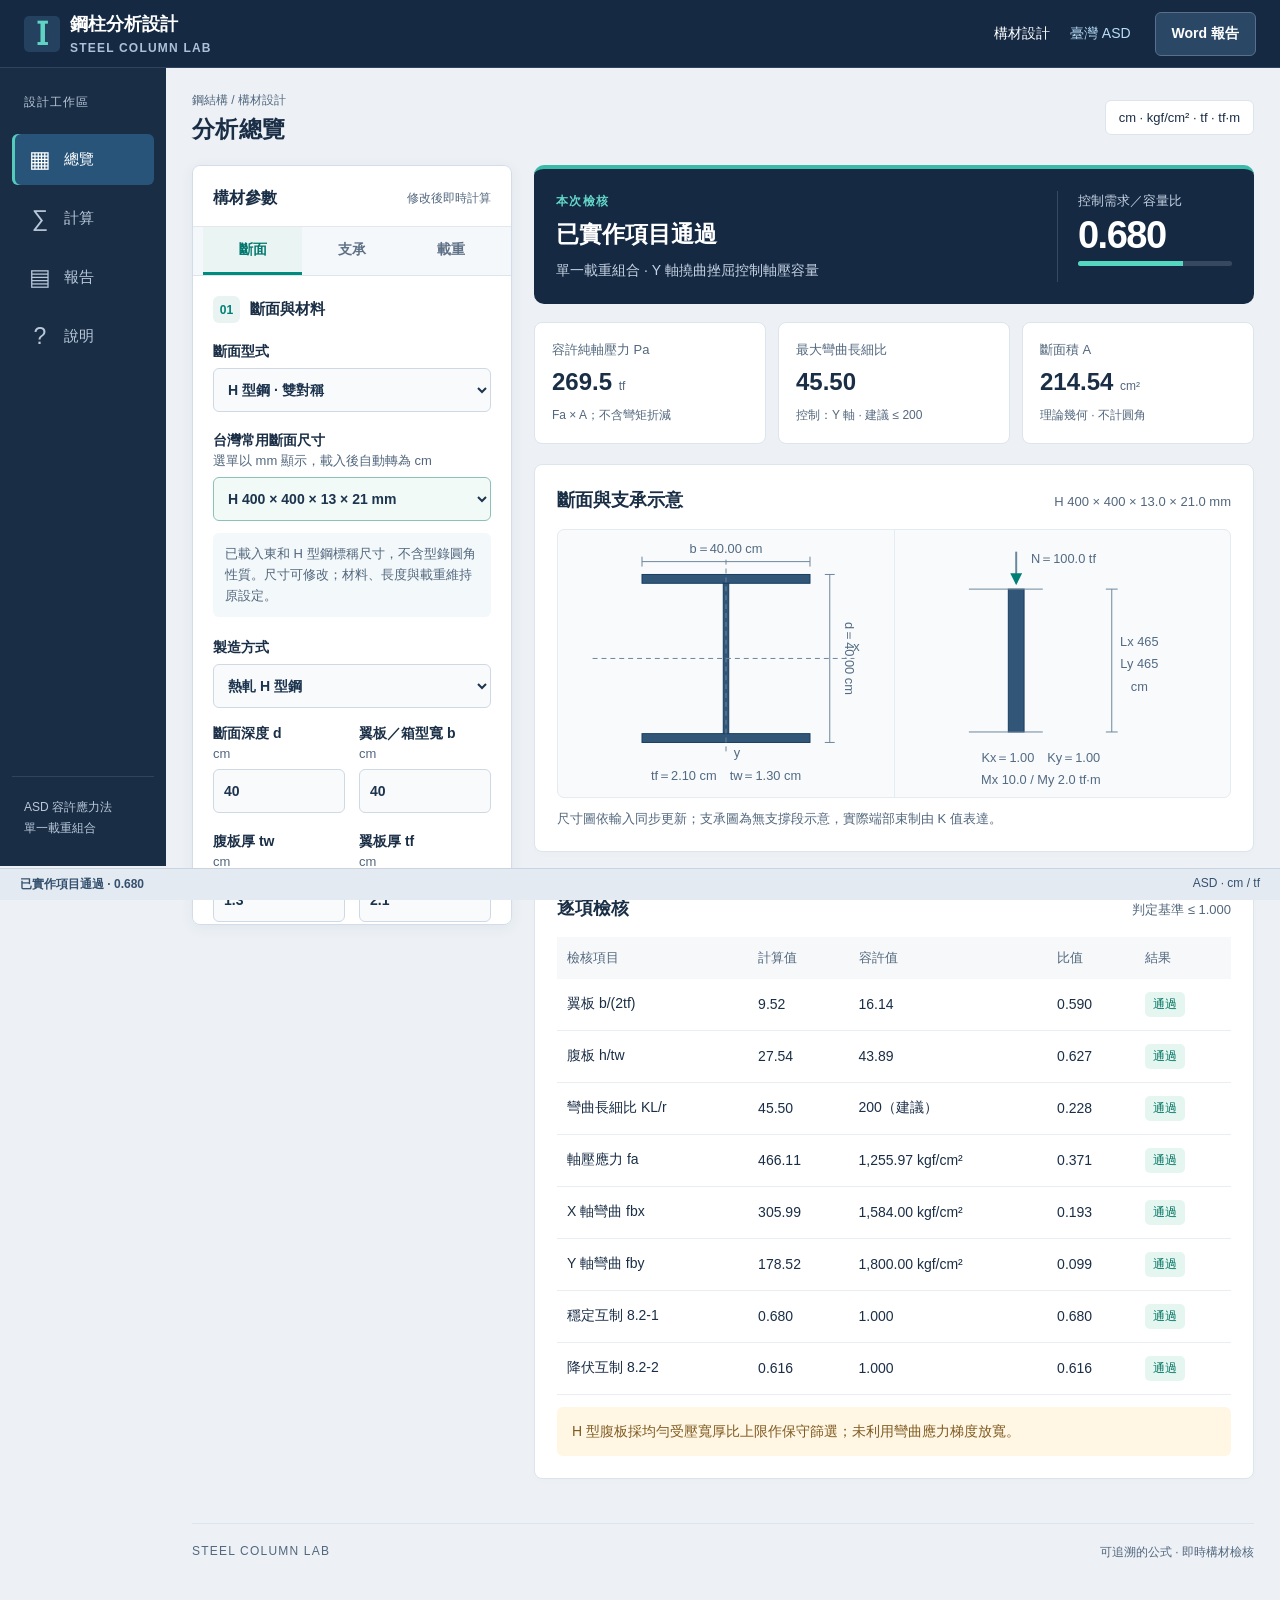
==== commit a2aa0b91: "Embed searchable operation guide with field definitions and data sources" ====
--- a/index.html
+++ b/index.html
@@ -1,6 +1,6 @@
-<!doctype html><html lang="zh-Hant"><head><meta charset="UTF-8"><meta name="viewport" content="width=device-width,initial-scale=1"><title>鋼柱分析設計｜Steel Column Lab</title><meta name="description" content="臺灣鋼結構 ASD 鋼柱分析：斷面性質、雙軸挫屈、彎曲與軸彎互制即時檢核。"><link rel="icon" href="data:image/svg+xml,%3Csvg%20xmlns='http://www.w3.org/2000/svg'%20viewBox='0%200%2032%2032'%3E%3Crect%20width='32'%20height='32'%20rx='6'%20fill='%23152943'/%3E%3Cpath%20d='M7%206h18v5h-6v10h6v5H7v-5h6V11H7z'%20fill='%233ac5b2'/%3E%3C/svg%3E"><link rel="stylesheet" href="style.css?v=20261002-ui1"></head><body data-workspace="overview" data-input-active="section">
-<header class="app-header"><div class="brand"><span class="logo">Ⅰ</span><div>鋼柱分析設計<small>STEEL COLUMN LAB</small></div></div><div class="header-meta">構材設計 <span>臺灣 ASD</span></div><button class="toolbar-button" type="button" data-go="report">Word 報告</button></header><nav class="app-nav" aria-label="工作區導覽"><div class="nav-caption">設計工作區</div><button type="button" data-go="input" class="mobile-input"><b>⚙</b><span>參數</span></button><button type="button" data-go="overview" aria-current="page"><b>▦</b><span>總覽</span></button><button type="button" data-go="calculation"><b>∑</b><span>計算</span></button><button type="button" data-go="report"><b>▤</b><span>報告</span></button><button type="button" data-go="reference"><b>≡</b><span>規範</span></button><div class="nav-foot">ASD 容許應力法<br>單一載重組合</div></nav><main><div class="workbar"><div><span class="breadcrumb">鋼結構 / 構材設計</span><h1 id="view-title">分析總覽</h1></div><span class="unit-badge">cm · kgf/cm² · tf · tf·m</span></div><div class="layout"><aside><form id="inputs" novalidate>
-<div class="inspector-head"><h2>構材參數</h2><span>修改後即時計算</span></div><div class="input-tabs" role="tablist" aria-label="參數分類"><button type="button" role="tab" id="tab-section" aria-controls="input-section" aria-selected="true" data-input-tab="section">斷面</button><button type="button" role="tab" id="tab-support" aria-controls="input-support" aria-selected="false" data-input-tab="support">支承</button><button type="button" role="tab" id="tab-load" aria-controls="input-load" aria-selected="false" data-input-tab="load">載重</button></div><section class="panel" data-input="section" id="input-section" role="tabpanel" aria-labelledby="tab-section"><h2><i>01</i>斷面與材料</h2><label>斷面型式<select id="shape"><option value="H">H 型鋼 · 雙對稱</option><option value="BOX">銲接箱型柱 · 等厚板</option><option value="PIPE">圓形鋼管</option></select></label><label class="preset-label">台灣常用斷面尺寸 <span class="label-unit">選單以 mm 顯示，載入後自動轉為 cm</span><select id="section-preset" aria-describedby="preset-note"></select></label><p class="hint preset-note" id="preset-note" aria-live="polite"></p><label id="fabrication-wrap">製造方式<select id="fabrication"><option value="rolled">熱軋 H 型鋼</option><option value="welded">連續銲接 H 型鋼</option></select></label><label id="weld-wrap" hidden>箱型柱銲接方式<select id="weld"><option value="full">全滲透銲</option><option value="partial">半滲透銲</option></select></label><div class="fields" id="geometry"></div><p class="hint">尺寸採 cm。幾何性質以直角板件計算，不含熱軋圓角；並非型鋼型錄值。</p><div class="fields" id="material"></div></section>
+<!doctype html><html lang="zh-Hant"><head><meta charset="UTF-8"><meta name="viewport" content="width=device-width,initial-scale=1"><title>鋼柱分析設計｜Steel Column Lab</title><meta name="description" content="臺灣鋼結構 ASD 鋼柱分析：斷面性質、雙軸挫屈、彎曲與軸彎互制即時檢核。"><link rel="icon" href="data:image/svg+xml,%3Csvg%20xmlns='http://www.w3.org/2000/svg'%20viewBox='0%200%2032%2032'%3E%3Crect%20width='32'%20height='32'%20rx='6'%20fill='%23152943'/%3E%3Cpath%20d='M7%206h18v5h-6v10h6v5H7v-5h6V11H7z'%20fill='%233ac5b2'/%3E%3C/svg%3E"><link rel="stylesheet" href="style.css?v=20261002-ui2"></head><body data-workspace="overview" data-input-active="section">
+<header class="app-header"><div class="brand"><span class="logo">Ⅰ</span><div>鋼柱分析設計<small>STEEL COLUMN LAB</small></div></div><div class="header-meta">構材設計 <span>臺灣 ASD</span></div><button class="toolbar-button" type="button" data-go="report">Word 報告</button></header><nav class="app-nav" aria-label="工作區導覽"><div class="nav-caption">設計工作區</div><button type="button" data-go="input" class="mobile-input"><b>⚙</b><span>參數</span></button><button type="button" data-go="overview" aria-current="page"><b>▦</b><span>總覽</span></button><button type="button" data-go="calculation"><b>∑</b><span>計算</span></button><button type="button" data-go="report"><b>▤</b><span>報告</span></button><button type="button" data-go="reference"><b>?</b><span>說明</span></button><div class="nav-foot">ASD 容許應力法<br>單一載重組合</div></nav><main><div class="workbar"><div><span class="breadcrumb">鋼結構 / 構材設計</span><h1 id="view-title">分析總覽</h1></div><span class="unit-badge">cm · kgf/cm² · tf · tf·m</span></div><div class="layout"><aside><form id="inputs" novalidate>
+<div class="inspector-head"><h2>構材參數</h2><span>修改後即時計算</span></div><div class="input-tabs" role="tablist" aria-label="參數分類"><button type="button" role="tab" id="tab-section" aria-controls="input-section" aria-selected="true" data-input-tab="section">斷面</button><button type="button" role="tab" id="tab-support" aria-controls="input-support" aria-selected="false" data-input-tab="support">支承</button><button type="button" role="tab" id="tab-load" aria-controls="input-load" aria-selected="false" data-input-tab="load">載重</button></div><p id="input-error" class="input-error" hidden role="status"></p><section class="panel" data-input="section" id="input-section" role="tabpanel" aria-labelledby="tab-section"><h2><i>01</i>斷面與材料</h2><label>斷面型式<select id="shape"><option value="H">H 型鋼 · 雙對稱</option><option value="BOX">銲接箱型柱 · 等厚板</option><option value="PIPE">圓形鋼管</option></select></label><label class="preset-label">台灣常用斷面尺寸 <span class="label-unit">選單以 mm 顯示，載入後自動轉為 cm</span><select id="section-preset" aria-describedby="preset-note"></select></label><p class="hint preset-note" id="preset-note" aria-live="polite"></p><label id="fabrication-wrap">製造方式<select id="fabrication"><option value="rolled">熱軋 H 型鋼</option><option value="welded">連續銲接 H 型鋼</option></select></label><label id="weld-wrap" hidden>箱型柱銲接方式<select id="weld"><option value="full">全滲透銲</option><option value="partial">半滲透銲</option></select></label><div class="fields" id="geometry"></div><p class="hint">尺寸採 cm。幾何性質以直角板件計算，不含熱軋圓角；並非型鋼型錄值。</p><div class="fields" id="material"></div></section>
 <section class="panel" data-input="support" id="input-support" role="tabpanel" aria-labelledby="tab-support"><h2><i>02</i>長度與支承</h2><div class="fields" id="lengths"></div><p class="hint">K 值須依構架穩定分析決定。Lx、Ly 為各挫屈平面的無支撐長度，Lb 為受壓翼板側向未支撐長度。</p></section>
 <section class="panel" data-input="load" id="input-load" role="tabpanel" aria-labelledby="tab-load"><h2><i>03</i>作用力與彎矩</h2><p class="hint">輸入 ASD 載重組合的分析內力。壓力為正，彎矩按絕對值檢核；不自動套用載重因數或 1/3 應力提高。</p><div class="fields" id="loads"></div><div class="fields" id="coeffs"></div><p class="hint">Cm 預設 1.0；可側移無橫載構材可採 0.85。支撐構架無橫載時依 0.6−0.4(M₁/M₂)，雙曲率比值為正。Cb 保守固定為 1.0。</p></section>
 <button type="button" id="reset" class="reset">恢復範例參數</button></form></aside>
@@ -8,6 +8,8 @@
 <section class="panel drawing-panel"><div class="section-head"><h2>斷面與支承示意</h2><span id="section-name"></span></div><div class="drawings"><div><svg id="section-svg" viewbox="0 0 340 270" role="img" aria-label="鋼柱斷面尺寸示意圖"></svg></div><div><svg id="column-svg" viewbox="0 0 340 270" role="img" aria-label="鋼柱長度與作用力示意圖"></svg></div></div><p class="hint">尺寸圖依輸入同步更新；支承圖為無支撐段示意，實際端部束制由 K 值表達。</p></section>
 <section class="panel"><div class="section-head"><h2>逐項檢核</h2><span>判定基準 ≤ 1.000</span></div><div class="table-scroll"><table><thead><tr><th>檢核項目</th><th>計算值</th><th>容許值</th><th>比值</th><th>結果</th></tr></thead><tbody id="checks"></tbody></table></div><div id="warnings"></div></section>
 </div>
-<section class="panel" data-view="calculation"><h2>詳細計算過程</h2><div id="calculations"></div></section><div data-view="reference"><section class="panel"><details><summary>原始程式解析與本版修正</summary><div class="prose"><p>來源：SteelColumn_20121009_SourceCode.zip 中 VB.NET 的 FormMain.vb。原程式以 CAL_Sect → CAL_ENGINE → CAL_ENGINE2 → _OUTPUT_ALL 執行斷面性質、寬厚比分類、容許應力及檢核輸出；提供型錄、自訂尺寸、自訂性質三種輸入，內部使用 cm、kgf/cm²，輸入內力使用 tf 與 tf·m。</p><table><thead><tr><th>原程式項目</th><th>解析與處理</th></tr></thead><tbody><tr><td>H／C／箱／T／L／圓管斷面</td><td>本版提供雙對稱 H、等厚銲接箱型及圓管。C／T／L 涉及剪力中心、主軸及撓曲扭轉，未套用 H 型鋼公式。</td></tr><tr><td>銲接 H 型鋼 kc</td><td>原碼使用 4.05×(h/tw)^0.46；依 7.2.2 修正為 4.05÷(h/tw)^0.46（h/tw＞70）。</td></tr><tr><td>局部挫屈</td><td>原碼多以翼板分類，細長斷面仍給 0.6Fy。本版同時檢查腹板、翼板；超限時停止容量與互制合格判定，需附錄 1 分析。</td></tr><tr><td>箱型柱</td><td>保留第 6.7 節專用軸壓曲線；寬厚比改採淨寬。彎曲依第 7.4 節分軸判定，Lb 限制採保守 M₁/M₂＝−1。</td></tr><tr><td>圓管寬厚比</td><td>原碼統一用彎曲上限 630/Fy。本版有軸壓時採 232/Fy，純彎曲採 630/Fy；不對圓管套箱型 Lc。</td></tr><tr><td>互制式 8.2</td><td>保留 fa/Fa＝0.15 分界，加入分母非正、無效幾何、負軸力與有限數值檢查；彎矩使用絕對值。</td></tr><tr><td>剪力計算</td><td>原程式計算 Fv 與 Aw，但未輸入作用剪力。本版聚焦鋼柱 N–Mx–My，不宣稱已完成剪力或接頭檢核。</td></tr></tbody></table></div></details></section>
+<section class="panel" data-view="calculation"><h2>詳細計算過程</h2><div id="calculations"></div></section><div data-view="reference"><div class="operation-guide"><section class="panel guide-intro"><h2>鋼柱分析設計操作說明</h2><p>本工具檢核單一鋼柱斷面的軸壓、雙軸彎曲與軸彎互制。先取得構材尺寸、材料強度、支承條件及 ASD 組合內力，再輸入；它不會由樓層面積自動建立構架或計算柱內力。</p><p><strong>預設值是操作範例，不是本工程的設計資料。</strong>常用尺寸選單只載入幾何尺寸，材料與作用力須另外核對。</p><div class="guide-actions"><a class="toolbar-button" href="manual.html" target="_blank" rel="noopener">獨立開啟操作手冊</a></div><label class="guide-search-label">搜尋欄位或資料來源<input type="search" class="guide-search" placeholder="例如 Kx、降伏強度、MIDAS" aria-describedby="guide-search-result"></label><p id="guide-search-result" class="hint" role="status">輸入關鍵字可篩選下方欄位說明。</p></section>
+<section class="panel"><h2>建議操作順序</h2><ol class="guide-steps"><li><b>準備資料：</b>柱表與支撐圖、材料規格／證明、分析模型局部軸向及 ASD 載重組合內力表。</li><li><b>斷面：</b>選斷面及製造方式，載入常用尺寸或自訂尺寸；確認 cm 與 Fy。</li><li><b>支承：</b>分別填 Lx、Ly、Kx、Ky；適用時再填 Lb、Lz、Kz。</li><li><b>載重：</b>填同組合、同檢核位置的 N、Mx、My，再依條件確認 Cmx、Cmy。</li><li><b>總覽與計算：</b>查看比值、逐項檢核及適用性提示；在「計算」展開公式，核對控制項目。</li><li><b>逐組檢核與匯出：</b>對需要的載重組合與構材位置逐一重複檢核；在「報告」輸入辨識資訊，下載 Word 計算書。</li></ol><p class="hint">桌機：左側導覽切換工作區，參數面板分「斷面／支承／載重」。手機：底部「參數」編輯、切回「總覽」看結果；切換工作區不會清除輸入。重新整理或關閉網頁不保留案件資料，請先匯出。恢復範例參數會覆寫本次計算參數。</p></section><section class="panel"><details class="guide-section"><summary>斷面與製造方式</summary><div class="guide-table-wrap"><table class="guide-table"><thead><tr><th>欄位</th><th>應填內容與單位</th><th>資料來源</th><th>使用注意</th></tr></thead><tbody><tr><td data-label="欄位">斷面型式</td><td data-label="應填內容與單位">選 H 型鋼、等厚銲接箱型或圓形鋼管。</td><td data-label="資料來源">柱表、結構平面／剖面圖及鋼構製造圖。</td><td data-label="使用注意">本版不適用 C、T、L、非對稱或變斷面；箱型不是冷成形方管。</td></tr><tr><td data-label="欄位">台灣常用斷面尺寸</td><td data-label="應填內容與單位">從選單載入尺寸；選單 mm，欄位 cm。</td><td data-label="資料來源">H 型參考東和型錄；圓管參考美亞型錄；箱型為設計預設。〔6、7〕</td><td data-label="使用注意">只帶入尺寸，不帶入 Fy、長度、載重或型錄 A／I／S；選後仍需核對設計圖。</td></tr><tr><td data-label="欄位">製造方式</td><td data-label="應填內容與單位">H 型選「熱軋」或「連續銲接」。</td><td data-label="資料來源">材料採購規格、製造圖與實際構材。</td><td data-label="使用注意">會影響局部挫屈分類；熱軋型錄預設自動選熱軋。</td></tr><tr><td data-label="欄位">箱型柱銲接方式</td><td data-label="應填內容與單位">按實際設計選全滲透或半滲透銲。</td><td data-label="資料來源">銲接符號、接頭詳圖、核定製造圖與銲接規範。</td><td data-label="使用注意">不是任選的強度開關；本欄用於斷面分類，不代表銲道強度已檢核。</td></tr><tr><td data-label="欄位">d／D</td><td data-label="應填內容與單位">H／箱型總深度 d；圓管外徑 D，cm。</td><td data-label="資料來源">柱表、製造圖、型錄；既有構材用經確認的實測資料。</td><td data-label="使用注意">不是腹板淨高或圓管內徑；400 mm 輸入 40 cm。</td></tr><tr><td data-label="欄位">b</td><td data-label="應填內容與單位">H 翼板總寬或箱型外側總寬，cm。</td><td data-label="資料來源">柱表、製造圖或型錄。</td><td data-label="使用注意">不是單側翼板突出寬；圓管不需填。</td></tr><tr><td data-label="欄位">tw</td><td data-label="應填內容與單位">H 型腹板厚，cm。</td><td data-label="資料來源">型錄、製造圖或厚度量測。</td><td data-label="使用注意">13 mm 輸入 1.3 cm；箱型／圓管不填此欄。</td></tr><tr><td data-label="欄位">tf／t</td><td data-label="應填內容與單位">H 翼板厚 tf；箱型／圓管均一板厚 t，cm。</td><td data-label="資料來源">型錄、製造圖、材料尺寸證明或實測厚度。</td><td data-label="使用注意">21 mm 輸入 2.1 cm。腐蝕、厚度公差及設計有效厚度須由設計者確認，本頁不自動扣減。</td></tr></tbody></table></div></details></section><section class="panel"><details class="guide-section"><summary>材料</summary><div class="guide-table-wrap"><table class="guide-table"><thead><tr><th>欄位</th><th>應填內容與單位</th><th>資料來源</th><th>使用注意</th></tr></thead><tbody><tr><td data-label="欄位">Fy 降伏強度</td><td data-label="應填內容與單位">依鋼種與板厚採用的設計降伏強度，kgf/cm²。</td><td data-label="資料來源">結構總說明、材料規格、適用 CNS／JIS／ASTM 標準與材料證明書，依規範確認。〔1、3〕</td><td data-label="使用注意">預設 2400 只供範例；選斷面不會改變 Fy。不得逕將實測較高值當成設計強度。H 型本版上限 4550。</td></tr><tr><td data-label="欄位">E 彈性模數</td><td data-label="應填內容與單位">鋼材彈性模數，kgf/cm²；預設 2,040,000。</td><td data-label="資料來源">臺灣 ASD 規範第 1.6 節。〔1〕</td><td data-label="使用注意">通常沿用規範值；不是 Fy。</td></tr><tr><td data-label="欄位">G 剪力模數</td><td data-label="應填內容與單位">鋼材剪力模數，kgf/cm²；預設 810,000。</td><td data-label="資料來源">臺灣 ASD 規範第 1.6 節。〔1〕</td><td data-label="使用注意">本頁 H 型純扭轉挫屈使用；箱型／圓管隱藏。</td></tr></tbody></table></div></details></section><section class="panel"><details class="guide-section"><summary>長度與支承</summary><div class="guide-table-wrap"><table class="guide-table"><thead><tr><th>欄位</th><th>應填內容與單位</th><th>資料來源</th><th>使用注意</th></tr></thead><tbody><tr><td data-label="欄位">Lx</td><td data-label="應填內容與單位">繞斷面 x 軸挫屈所對應的無支撐長度，cm。</td><td data-label="資料來源">結構平面／立面、支撐配置、梁柱接頭詳圖與穩定分析模型。〔4〕</td><td data-label="使用注意">不是直接填 KL；程式另乘 Kx。應判斷支撐是否真的約束該方向位移。</td></tr><tr><td data-label="欄位">Ly</td><td data-label="應填內容與單位">繞斷面 y 軸挫屈所對應的無支撐長度，cm。</td><td data-label="資料來源">同上，按 y 軸挫屈平面個別確認。〔4〕</td><td data-label="使用注意">可與 Lx 不同。不能只因有樓板或橫梁就認定提供有效支撐。</td></tr><tr><td data-label="欄位">Kx</td><td data-label="應填內容與單位">x 軸有效長度係數，無因次。</td><td data-label="資料來源">構架穩定分析、端部轉動束制、側移條件及規範第 4.8 節。〔4〕</td><td data-label="使用注意">預設 1.0 是範例。理想兩端鉸接且無側移時可為 1；實際構架不可只看接頭名稱套值。</td></tr><tr><td data-label="欄位">Ky</td><td data-label="應填內容與單位">y 軸有效長度係數，無因次。</td><td data-label="資料來源">y 軸平面的構架穩定分析與支承条件。〔4〕</td><td data-label="使用注意">與 Kx 分開決定；不是材料係數，也不是固定端一律取某個值。</td></tr><tr><td data-label="欄位">Lb</td><td data-label="應填內容與單位">H 型受壓翼板側向未支撐長度；箱型為彎曲側撐限制使用的長度，cm。</td><td data-label="資料來源">受壓翼板側撐位置、支撐連接詳圖及支撐勁度／強度設計。〔5〕</td><td data-label="使用注意">不一定等於柱高、Lx 或 Ly；圓管不填。</td></tr><tr><td data-label="欄位">Lz</td><td data-label="應填內容與單位">H 型扭轉無支撐長度，cm。</td><td data-label="資料來源">防扭支撐配置、扭轉與翹曲束制詳圖及穩定分析。〔4、8〕</td><td data-label="使用注意">一般側向支撐不一定防止扭轉；不能自動沿用 Lb。</td></tr><tr><td data-label="欄位">Kz</td><td data-label="應填內容與單位">H 型扭轉有效長度係數，無因次。</td><td data-label="資料來源">扭轉與翹曲端部束制條件及合理分析。〔8〕</td><td data-label="使用注意">預設 1.0 為範例；依據不足時不能任意縮小以提高容量。</td></tr></tbody></table></div></details></section><section class="panel"><details class="guide-section"><summary>作用力與彎矩</summary><div class="guide-table-wrap"><table class="guide-table"><thead><tr><th>欄位</th><th>應填內容與單位</th><th>資料來源</th><th>使用注意</th></tr></thead><tbody><tr><td data-label="欄位">N 軸壓力</td><td data-label="應填內容與單位">同一 ASD 載重組合、同一檢核位置的壓力，tf；壓力輸入正值。</td><td data-label="資料來源">MIDAS Gen、ETABS、SAP2000 等結構分析內力表，或可追溯的手算分析。載重組合依規範與專案設計基準。〔2〕</td><td data-label="使用注意">不是 kgf 或 kN，也不是支點反力直接套入。若軟體壓力為負，先辨識正負號；軸拉力不在本工具範圍。</td></tr><tr><td data-label="欄位">Mx</td><td data-label="應填內容與單位">繞本頁斷面 x 軸的彎矩，tf·m；程式取絕對值。</td><td data-label="資料來源">與 N 相同載重組合及檢核位置的分析彎矩，核對構材局部座標。〔2、9〕</td><td data-label="使用注意">H 型 x 軸通常為強軸；須看斷面圖與模型軸向，不可直接假定等於軟體 M2 或 M3。</td></tr><tr><td data-label="欄位">My</td><td data-label="應填內容與單位">繞本頁斷面 y 軸的彎矩，tf·m；程式取絕對值。</td><td data-label="資料來源">與 N、Mx 成套的分析結果及局部座標。〔2、9〕</td><td data-label="使用注意">H 型 y 軸通常為弱軸。不要把不同組合的 N、Mx、My 最大值當作同一實際組合；若採包絡須另有保守設計依據。</td></tr><tr><td data-label="欄位">Cmx</td><td data-label="應填內容與單位">x 軸軸彎互制修正係數，無因次，程式接受 0.2～1.0。</td><td data-label="資料來源">規範第 8.2 節，依側移、端彎矩、跨內橫向載重及端部束制判定。〔9〕</td><td data-label="使用注意">預設 1.0；不能為了降低比值任意調小。支撐構架且兩端間無橫載時，依規範可用 0.6−0.4(M₁/M₂)，雙曲率比值為正。</td></tr><tr><td data-label="欄位">Cmy</td><td data-label="應填內容與單位">y 軸軸彎互制修正係數，無因次。</td><td data-label="資料來源">按 y 軸平面獨立套用第 8.2 節。〔9〕</td><td data-label="使用注意">條件可能與 x 軸不同。可側移且跨內無橫載等情況的 0.85，應確認規範前提後採用。</td></tr><tr><td data-label="欄位">Cb 彎矩梯度係數</td><td data-label="應填內容與單位">目前固定 1.0，無需輸入。</td><td data-label="資料來源">本工具對 H 型側向扭轉挫屈採用的保守設定。〔5〕</td><td data-label="使用注意">Cb 與 Cm 用途不同；本版不能用調整 Cm 代替 Cb。</td></tr></tbody></table></div></details></section><section class="panel"><details class="guide-section"><summary>報告基本資料</summary><div class="guide-table-wrap"><table class="guide-table"><thead><tr><th>欄位</th><th>應填內容與單位</th><th>資料來源</th><th>使用注意</th></tr></thead><tbody><tr><td data-label="欄位">工程名稱</td><td data-label="應填內容與單位">案件名稱，可選填。</td><td data-label="資料來源">工程契約、圖說封面或公司專案編號。</td><td data-label="使用注意">只影響報告標示，不影響計算。</td></tr><tr><td data-label="欄位">構材編號</td><td data-label="應填內容與單位">柱號、樓層及建議附上載重組合名稱，例如 1F C1 ASD01。</td><td data-label="資料來源">柱表、結構平面、分析模型構材編號及組合名稱。</td><td data-label="使用注意">用來追溯檢核對象；建議每個控制組合分別匯出。</td></tr><tr><td data-label="欄位">計算者</td><td data-label="應填內容與單位">負責本次計算的人員，可選填。</td><td data-label="資料來源">實際計算者姓名或公司識別名稱。</td><td data-label="使用注意">輸入姓名不等於專業簽證；匯出時間由系統自動填入台灣時間。</td></tr></tbody></table></div></details></section><section class="panel"><h2>結果表如何判讀</h2><div class="guide-table-wrap"><table class="guide-table"><thead><tr><th>欄位</th><th>應填內容與單位</th><th>資料來源</th><th>使用注意</th></tr></thead><tbody><tr><td data-label="欄位">斷面性質 A、I、S、r</td><td data-label="應填內容與單位">程式自動計算，不用填。</td><td data-label="資料來源">由輸入幾何尺寸推導，計算頁列出公式。</td><td data-label="使用注意">熱軋 H 以直角板件計算，不含型錄圓角，故可能與型錄性質不同。</td></tr><tr><td data-label="欄位">計算值／容許值／比值</td><td data-label="應填內容與單位">比較需求及限值；一般比值 ≤1 才符合該項。</td><td data-label="資料來源">當下輸入與本版已實作的規範公式。</td><td data-label="使用注意">判定使用未四捨五入值；畫面 1.000 可能略大於 1，應看結果文字。</td></tr><tr><td data-label="欄位">容許純軸壓力 Pa</td><td data-label="應填內容與單位">Fa×A，單位 tf。</td><td data-label="資料來源">已通過純軸壓適用性篩選之計算結果。</td><td data-label="使用注意">不是同時有彎矩時仍可承受的 N；有彎矩須看互制。</td></tr><tr><td data-label="欄位">通過／未通過／需另行分析</td><td data-label="應填內容與單位">通過限已實作項目；未通過為超限；需另行分析表示適用範圍不符。</td><td data-label="資料來源">總覽、寬厚比、長細比與互制結果。</td><td data-label="使用注意">需另行分析時不提供容量合格結論；不可把空白或破折號視為零需求或合格。</td></tr><tr><td data-label="欄位">長細比與控制比值</td><td data-label="應填內容與單位">最大長細比另外檢查；控制比為應力與互制最大值。</td><td data-label="資料來源">KL/r 及容許應力計算。</td><td data-label="使用注意">KL/r 超過 200，即使控制需求／容量比小於 1，仍不給通過結論。</td></tr></tbody></table></div><p>本頁不包含整體構架二階分析、剪力、耐震韌性、接頭、柱腳、銲道強度等全部設計項目。請依「規範依據與適用範圍」確認適用性。</p></section>
+<section class="panel"><h2>常用單位換算</h2><div class="guide-table-wrap"><table class="guide-table"><thead><tr><th>欄位</th><th>應填內容與單位</th><th>資料來源</th><th>使用注意</th></tr></thead><tbody><tr><td data-label="欄位">長度</td><td data-label="應填內容與單位">mm ÷ 10 = cm；m × 100 = cm。</td><td data-label="資料來源">圖說與分析模型的單位設定。</td><td data-label="使用注意">H400×400×13×21 → d40、b40、tw1.3、tf2.1 cm。</td></tr><tr><td data-label="欄位">力</td><td data-label="應填內容與單位">kN ÷ 9.80665 = tf；kgf ÷ 1000 = tf。</td><td data-label="資料來源">分析輸出表的單位。</td><td data-label="使用注意">tf 是公噸力，不要把 kN 直接填成 tf。</td></tr><tr><td data-label="欄位">彎矩</td><td data-label="應填內容與單位">kN·m ÷ 9.80665 = tf·m；kgf·cm ÷100000 = tf·m。</td><td data-label="資料來源">分析输出的力及長度單位。</td><td data-label="使用注意">本頁 Mx／My 用 tf·m，不是 tf·cm。</td></tr><tr><td data-label="欄位">應力</td><td data-label="應填內容與單位">MPa ×10.197162 = kgf/cm²。</td><td data-label="資料來源">材料規範標示單位及標準重力換算。</td><td data-label="使用注意">Fy、E、G 均採 kgf/cm²；公式中的 tf/cm² 換算由程式處理。</td></tr></tbody></table></div></section><section class="panel"><h2>範例核對</h2><p>按「恢復範例參數」：H400×400×13×21、Fy=2400 kgf/cm²、Lx=Ly=Lb=Lz=465 cm、Kx=Ky=Kz=1、N=100 tf、Mx=10 tf·m、My=2 tf·m、Cmx=Cmy=1。</p><p>本版直角板件模型得到 A=214.54 cm²、Fa=1255.972 kgf/cm²、Pa=269.456 tf、控制比值約 0.679784（顯示 0.680）。這是軟體操作與重算核對例，不能代替實際工程資料。</p></section><section class="panel"><h2>資料來源索引</h2><p>尺寸、強度及內力應以本工程核定資料為主；以下為規範及型錄查詢入口。圓管型錄尺寸不代表該配管鋼種可直接用於結構用途；銲接箱型選單為設計尺寸預設，非庫存承諾。</p><ul><li>〔1〕<a href="https://www.nlma.gov.tw/uploads/files/29f814e938f670b39b730db3df30ebcd.pdf" target="_blank" rel="noopener">ASD 第 1 章：設計基準、圖說內容及第 1.6 節材料常數</a></li><li>〔2〕<a href="https://www.nlma.gov.tw/uploads/files/dcf68fc6a62377c89c0e18880c8ac328.pdf" target="_blank" rel="noopener">ASD 第 2 章：載重</a></li><li>〔3〕<a href="https://www.nlma.gov.tw/uploads/files/82c2aaa85e73c89645af78f06986d266.pdf" target="_blank" rel="noopener">ASD 第 3 章：材料</a></li><li>〔4〕<a href="https://www.nlma.gov.tw/uploads/files/e7c2c9d73eefc69beecde12336374b9b.pdf" target="_blank" rel="noopener">ASD 第 4 章：一般要求、長細比與穩定</a></li><li>〔5〕<a href="https://www.nlma.gov.tw/uploads/files/91bbcbd01a38582e6c5b1f00dd367683.pdf" target="_blank" rel="noopener">ASD 第 7 章：彎曲與側向支撐</a></li><li>〔6〕<a href="https://www.tunghosteel.com/product/detail/2" target="_blank" rel="noopener">東和鋼鐵型鋼資料</a></li><li>〔7〕<a href="https://www.mayer.com.tw/zh-tw/download/1" target="_blank" rel="noopener">美亞鋼管型錄下載</a></li><li>〔8〕<a href="https://www.nlma.gov.tw/uploads/files/d547411a0c02e0a8816b6d9c2aadb32e.pdf" target="_blank" rel="noopener">極限設計法附錄 2：彈性扭轉挫屈，依 ASD 第 6.4 節引用</a></li><li>〔9〕<a href="https://www.nlma.gov.tw/uploads/files/f6ed32171e4e99a9c49e85ca3b733d3c.pdf" target="_blank" rel="noopener">ASD 第 8 章：軸彎互制與 Cm</a></li></ul><p class="hint">操作說明更新：2026-10-02。規範版本請查<a href="https://www.nlma.gov.tw/ch/legislation/regsearch/7176" target="_blank" rel="noopener">國土署現行公告</a>。</p></section></div><section class="panel"><details><summary>原始程式解析與本版修正</summary><div class="prose"><p>來源：SteelColumn_20121009_SourceCode.zip 中 VB.NET 的 FormMain.vb。原程式以 CAL_Sect → CAL_ENGINE → CAL_ENGINE2 → _OUTPUT_ALL 執行斷面性質、寬厚比分類、容許應力及檢核輸出；提供型錄、自訂尺寸、自訂性質三種輸入，內部使用 cm、kgf/cm²，輸入內力使用 tf 與 tf·m。</p><table><thead><tr><th>原程式項目</th><th>解析與處理</th></tr></thead><tbody><tr><td>H／C／箱／T／L／圓管斷面</td><td>本版提供雙對稱 H、等厚銲接箱型及圓管。C／T／L 涉及剪力中心、主軸及撓曲扭轉，未套用 H 型鋼公式。</td></tr><tr><td>銲接 H 型鋼 kc</td><td>原碼使用 4.05×(h/tw)^0.46；依 7.2.2 修正為 4.05÷(h/tw)^0.46（h/tw＞70）。</td></tr><tr><td>局部挫屈</td><td>原碼多以翼板分類，細長斷面仍給 0.6Fy。本版同時檢查腹板、翼板；超限時停止容量與互制合格判定，需附錄 1 分析。</td></tr><tr><td>箱型柱</td><td>保留第 6.7 節專用軸壓曲線；寬厚比改採淨寬。彎曲依第 7.4 節分軸判定，Lb 限制採保守 M₁/M₂＝−1。</td></tr><tr><td>圓管寬厚比</td><td>原碼統一用彎曲上限 630/Fy。本版有軸壓時採 232/Fy，純彎曲採 630/Fy；不對圓管套箱型 Lc。</td></tr><tr><td>互制式 8.2</td><td>保留 fa/Fa＝0.15 分界，加入分母非正、無效幾何、負軸力與有限數值檢查；彎矩使用絕對值。</td></tr><tr><td>剪力計算</td><td>原程式計算 Fv 與 Aw，但未輸入作用剪力。本版聚焦鋼柱 N–Mx–My，不宣稱已完成剪力或接頭檢核。</td></tr></tbody></table></div></details></section>
 <section class="panel"><details open><summary>規範依據與適用範圍</summary><div class="prose" id="code-basis"><p><b>採用臺灣《鋼構造建築物鋼結構設計技術規範》之容許應力設計法（ASD）。</b>查核日期：2026-10-02；官方公告為 96-06-11 修正發布、99-09-16 修正第 13.2 節。本工具使用第 4、6、7、8 章；不將研究修訂草案或美國 AISC 360 直接視為臺灣現行規範。</p><ul><li><a href="https://www.nlma.gov.tw/ch/legislation/regsearch/7176" target="_blank" rel="noopener">國土署：規範公告與各章下載</a> · <a href="https://glrs.moi.gov.tw/LawContent.aspx?id=GL000143" target="_blank" rel="noopener">內政部主管法規查詢</a></li><li><a href="https://www.nlma.gov.tw/uploads/files/e7c2c9d73eefc69beecde12336374b9b.pdf" target="_blank" rel="noopener">第 4 章：長細比、斷面分類與穩定</a> · <a href="https://www.nlma.gov.tw/uploads/files/e139e8d278188c817090a2510017202e.pdf" target="_blank" rel="noopener">第 6 章：受壓構材</a></li><li><a href="https://www.nlma.gov.tw/uploads/files/91bbcbd01a38582e6c5b1f00dd367683.pdf" target="_blank" rel="noopener">第 7 章：撓曲構材</a> · <a href="https://www.nlma.gov.tw/uploads/files/f6ed32171e4e99a9c49e85ca3b733d3c.pdf" target="_blank" rel="noopener">第 8 章：軸力與彎矩共同作用</a></li><li><a href="https://www.nlma.gov.tw/uploads/files/d547411a0c02e0a8816b6d9c2aadb32e.pdf" target="_blank" rel="noopener">極限設計法附錄 2：臨界扭轉挫屈應力</a>（僅依 ASD 第 6.4 節引用彈性 Fe，再代回 ASD 容許應力曲線）</li></ul><p>台灣常用斷面來源：19 組 H 型尺寸參考<a href="https://www.tunghosteel.com/product/detail/2" target="_blank" rel="noopener">東和鋼鐵 2024 型錄</a>；12 組圓管尺寸參考<a href="https://www.mayer.com.tw/zh-tw/download/1" target="_blank" rel="noopener">美亞鋼管碳鋼型錄</a>。12 組銲接箱型為工程設計預設，非熱軋型鋼或庫存承諾。圓管借用國內型錄的外徑與板厚，不能據此將配管鋼材視為結構鋼材；實際鋼種、降伏強度、厚度公差及結構用途適用性應另外確認。選單僅帶入尺寸，不變更材料強度或載重，型錄 A／I／S 與圓角不會自動套用。</p><p>適用均質、等斷面、雙對稱、連續連接之鋼柱，作用力通過剪力中心；H 型鋼 Fy≤4,550 kgf/cm²。軸壓 H 型腹板採均勻受壓上限 68/√Fy 作保守適用性篩選，未實作細長肢材有效斷面法。箱型柱限等板厚，以第 6.7 節銲接箱型曲線計算。</p><p>「已實作項目通過」只代表本頁輸入單一載重組合的構材檢核。構架側移及二階效應、耐震韌性寬厚比、強柱弱梁、剪力、接頭區、柱腳、銲道、疲勞與耐火仍須另行檢核；本頁不自動計算整體構架。</p></div></details></section>
-</div></div></div><footer>STEEL COLUMN LAB <span>可追溯的公式 · 即時構材檢核</span></footer></main><div class="statusbar"><span id="mobile-result" aria-live="polite">計算中</span><span>ASD · cm / tf</span></div><script src="engine.js?v=20261002-ui1"></script><script src="presets.js?v=20261002-ui1"></script><script src="report.js?v=20261002-ui1"></script><script src="app.js?v=20261002-ui1"></script><script src="workspace.js?v=20261002-ui1"></script></body></html>+</div></div></div><footer>STEEL COLUMN LAB <span>可追溯的公式 · 即時構材檢核</span></footer></main><div class="statusbar"><span id="mobile-result" aria-live="polite">計算中</span><span>ASD · cm / tf</span></div><script src="engine.js?v=20261002-ui2"></script><script src="presets.js?v=20261002-ui2"></script><script src="report.js?v=20261002-ui2"></script><script src="app.js?v=20261002-ui2"></script><script src="workspace.js?v=20261002-ui2"></script><script src="guide.js?v=20261002-ui2"></script></body></html>
--- a/style.css
+++ b/style.css
@@ -12,3 +12,5 @@
 @media(max-width:380px){.brand small{display:none}.summary{grid-template-columns:1fr}.summary .ratio{display:flex;align-items:center;justify-content:space-between}.summary .meter{display:none}.metrics{grid-template-columns:1fr}.metric{display:flex;align-items:center;gap:12px;justify-content:space-between}.metric strong{margin:0}.metric small{display:inline}.metric p{display:none}.fields{gap:14px 10px}}
 @media(prefers-reduced-motion:reduce){*{scroll-behavior:auto!important;transition:none!important}}
 @media print{.app-header,.app-nav,.statusbar,.workbar,.layout>aside,.report-panel,.invalid-view{display:none!important}body{padding:0}main{margin:0;padding:0}.workspace>[data-view]{display:block!important}.layout{display:block}.summary{color:black;background:white}.summary p,.summary .eyebrow{color:black}}
+.operation-guide{font-size:16px;line-height:1.75}.operation-guide p{font-size:15px}.guide-actions{display:flex;gap:12px;margin-top:18px}.guide-actions a,.manual-head a{text-decoration:none;display:inline-flex;align-items:center}.guide-steps{padding-left:24px}.guide-steps li{padding-left:5px;margin:12px 0}.guide-table-wrap{overflow-x:auto}.guide-table{font-size:14px;table-layout:fixed;line-height:1.7}.guide-table th{white-space:normal;color:#36536e;font-weight:600}.guide-table th:first-child{width:18%}.guide-table th:nth-child(2){width:25%}.guide-table th:nth-child(3){width:26%}.guide-table td{white-space:normal!important;vertical-align:top;font-size:14px;overflow-wrap:anywhere}.guide-table td:first-child{font-weight:600;color:#254d6b}.guide-section{padding:0!important}.operation-guide li a{overflow-wrap:anywhere}@media(max-width:900px){.guide-table,.guide-table tbody{display:block}.guide-table thead{display:none}.guide-table tr{display:block;border:1px solid #d8e2eb;border-radius:7px;padding:14px;margin-bottom:14px;background:#fafcfe}.guide-table td{display:block;padding:8px 0;border:0}.guide-table td:first-child{font-size:16px;padding-top:0}.guide-table td:not(:first-child)::before{content:attr(data-label);display:block;font-size:12px;color:#62748a;font-weight:600;margin-bottom:3px}.guide-table-wrap{overflow:visible}.operation-guide p{font-size:15px}.guide-actions a{width:100%;justify-content:center}}
+.guide-search-label{margin:22px 0 0;font-size:14px}.guide-search{max-width:560px;font-size:16px;min-height:48px}.input-error{font-size:14px;color:#a62d38;background:#fff0f1;padding:12px 16px;margin:0;border-bottom:1px solid #f2cbd0;line-height:1.7}
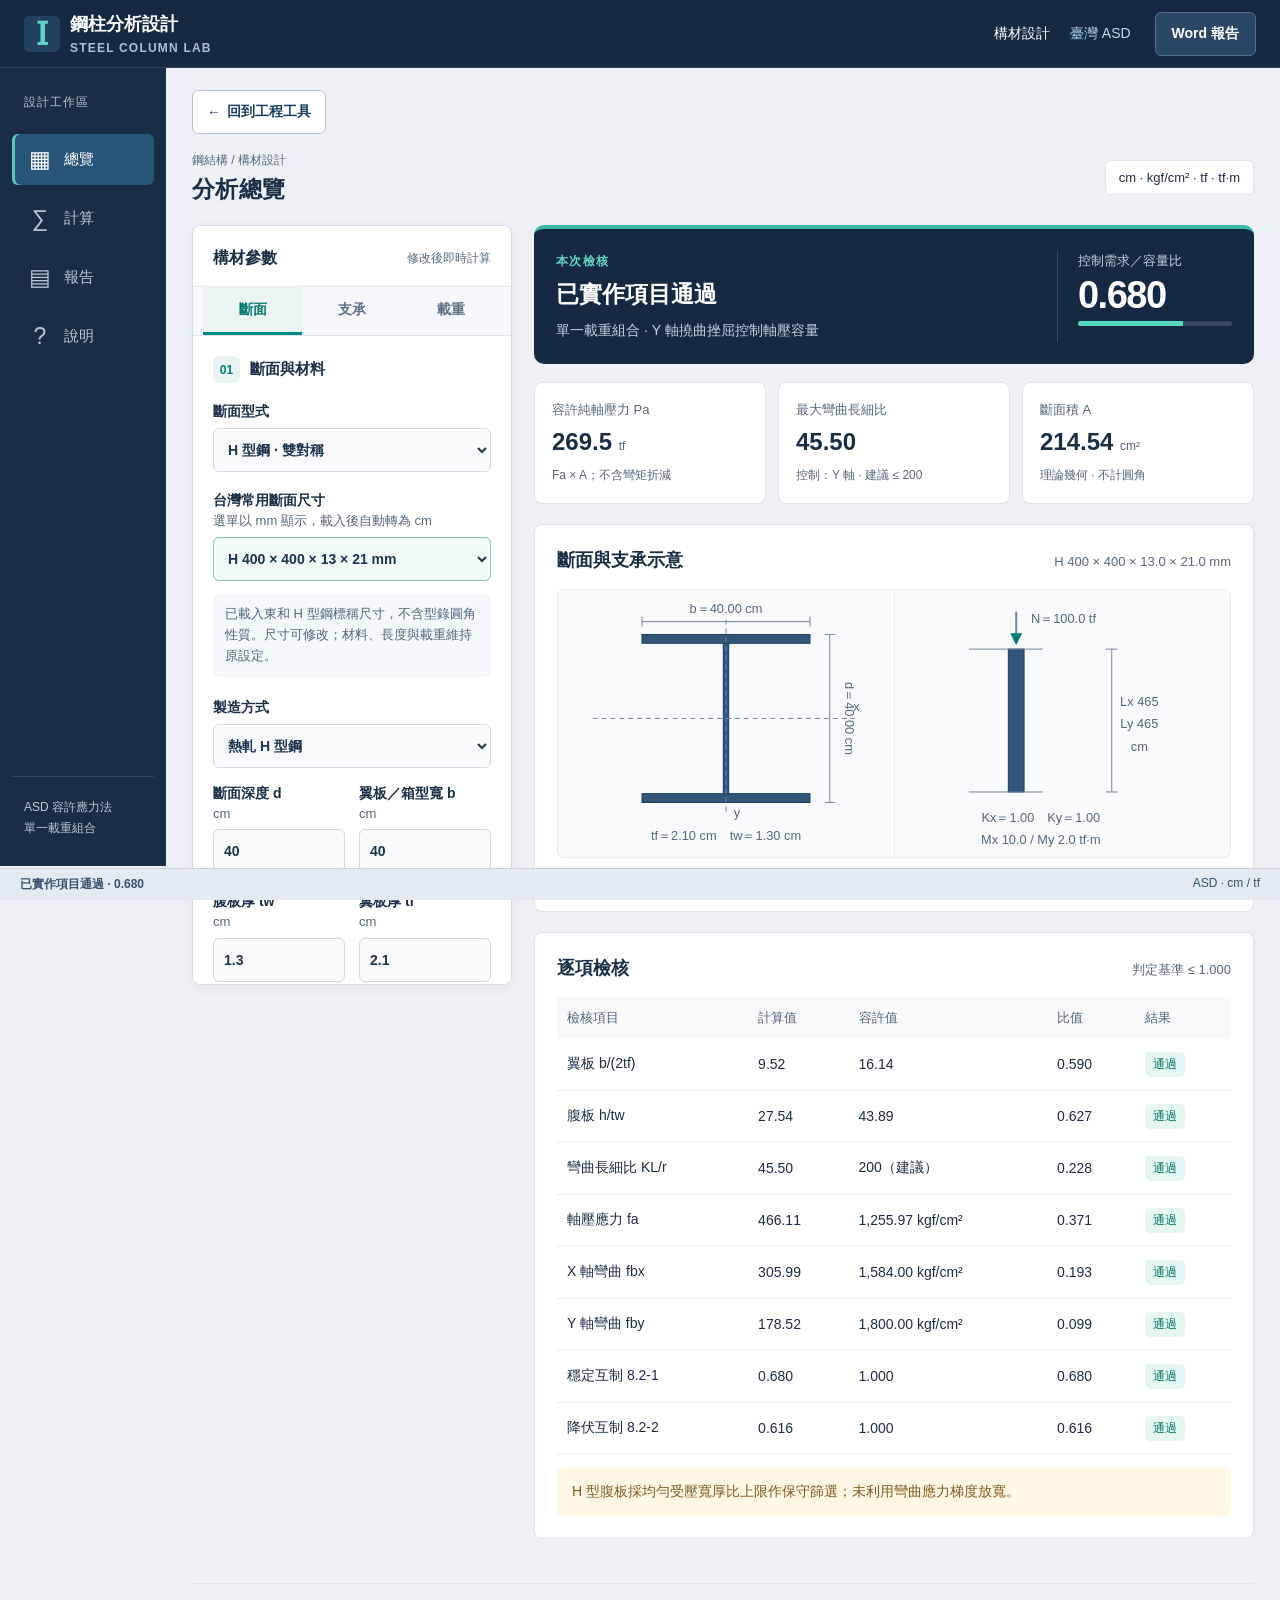
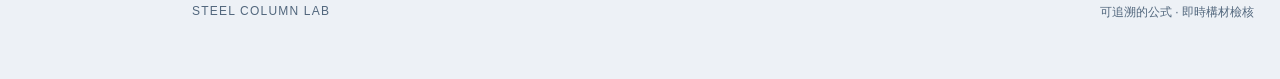
==== commit e32c4a78: "Add mobile-friendly return link to engineering calculator hub" ====
--- a/index.html
+++ b/index.html
@@ -1,5 +1,5 @@
-<!doctype html><html lang="zh-Hant"><head><meta charset="UTF-8"><meta name="viewport" content="width=device-width,initial-scale=1"><title>鋼柱分析設計｜Steel Column Lab</title><meta name="description" content="臺灣鋼結構 ASD 鋼柱分析：斷面性質、雙軸挫屈、彎曲與軸彎互制即時檢核。"><link rel="icon" href="data:image/svg+xml,%3Csvg%20xmlns='http://www.w3.org/2000/svg'%20viewBox='0%200%2032%2032'%3E%3Crect%20width='32'%20height='32'%20rx='6'%20fill='%23152943'/%3E%3Cpath%20d='M7%206h18v5h-6v10h6v5H7v-5h6V11H7z'%20fill='%233ac5b2'/%3E%3C/svg%3E"><link rel="stylesheet" href="style.css?v=20261002-ui2"></head><body data-workspace="overview" data-input-active="section">
-<header class="app-header"><div class="brand"><span class="logo">Ⅰ</span><div>鋼柱分析設計<small>STEEL COLUMN LAB</small></div></div><div class="header-meta">構材設計 <span>臺灣 ASD</span></div><button class="toolbar-button" type="button" data-go="report">Word 報告</button></header><nav class="app-nav" aria-label="工作區導覽"><div class="nav-caption">設計工作區</div><button type="button" data-go="input" class="mobile-input"><b>⚙</b><span>參數</span></button><button type="button" data-go="overview" aria-current="page"><b>▦</b><span>總覽</span></button><button type="button" data-go="calculation"><b>∑</b><span>計算</span></button><button type="button" data-go="report"><b>▤</b><span>報告</span></button><button type="button" data-go="reference"><b>?</b><span>說明</span></button><div class="nav-foot">ASD 容許應力法<br>單一載重組合</div></nav><main><div class="workbar"><div><span class="breadcrumb">鋼結構 / 構材設計</span><h1 id="view-title">分析總覽</h1></div><span class="unit-badge">cm · kgf/cm² · tf · tf·m</span></div><div class="layout"><aside><form id="inputs" novalidate>
+<!doctype html><html lang="zh-Hant"><head><meta charset="UTF-8"><meta name="viewport" content="width=device-width,initial-scale=1"><title>鋼柱分析設計｜Steel Column Lab</title><meta name="description" content="臺灣鋼結構 ASD 鋼柱分析：斷面性質、雙軸挫屈、彎曲與軸彎互制即時檢核。"><link rel="icon" href="data:image/svg+xml,%3Csvg%20xmlns='http://www.w3.org/2000/svg'%20viewBox='0%200%2032%2032'%3E%3Crect%20width='32'%20height='32'%20rx='6'%20fill='%23152943'/%3E%3Cpath%20d='M7%206h18v5h-6v10h6v5H7v-5h6V11H7z'%20fill='%233ac5b2'/%3E%3C/svg%3E"><link rel="stylesheet" href="style.css?v=20261002-ui2"><style>.hub-return{display:inline-flex;align-items:center;justify-content:center;gap:6px;min-height:44px;padding:9px 14px;margin-bottom:16px;border:1px solid #b8c7d5;border-radius:6px;background:#fff;color:#173d61;text-decoration:none;font-size:14px;font-weight:600}.hub-return:hover{background:#e9f5f2;border-color:#007f76}.hub-return:focus-visible{outline:3px solid #168cce;outline-offset:3px}@media(max-width:900px){.hub-return{min-height:48px;margin-bottom:14px}}@media print{.hub-return{display:none!important}}</style></head><body data-workspace="overview" data-input-active="section">
+<header class="app-header"><div class="brand"><span class="logo">Ⅰ</span><div>鋼柱分析設計<small>STEEL COLUMN LAB</small></div></div><div class="header-meta">構材設計 <span>臺灣 ASD</span></div><button class="toolbar-button" type="button" data-go="report">Word 報告</button></header><nav class="app-nav" aria-label="工作區導覽"><div class="nav-caption">設計工作區</div><button type="button" data-go="input" class="mobile-input"><b>⚙</b><span>參數</span></button><button type="button" data-go="overview" aria-current="page"><b>▦</b><span>總覽</span></button><button type="button" data-go="calculation"><b>∑</b><span>計算</span></button><button type="button" data-go="report"><b>▤</b><span>報告</span></button><button type="button" data-go="reference"><b>?</b><span>說明</span></button><div class="nav-foot">ASD 容許應力法<br>單一載重組合</div></nav><main><a class="hub-return" href="https://jerry597640-droid.github.io/engineering-calculator-hub/" target="_blank" rel="noopener" aria-label="回到工程工具（另開分頁）"><span aria-hidden="true">←</span> 回到工程工具</a><div class="workbar"><div><span class="breadcrumb">鋼結構 / 構材設計</span><h1 id="view-title">分析總覽</h1></div><span class="unit-badge">cm · kgf/cm² · tf · tf·m</span></div><div class="layout"><aside><form id="inputs" novalidate>
 <div class="inspector-head"><h2>構材參數</h2><span>修改後即時計算</span></div><div class="input-tabs" role="tablist" aria-label="參數分類"><button type="button" role="tab" id="tab-section" aria-controls="input-section" aria-selected="true" data-input-tab="section">斷面</button><button type="button" role="tab" id="tab-support" aria-controls="input-support" aria-selected="false" data-input-tab="support">支承</button><button type="button" role="tab" id="tab-load" aria-controls="input-load" aria-selected="false" data-input-tab="load">載重</button></div><p id="input-error" class="input-error" hidden role="status"></p><section class="panel" data-input="section" id="input-section" role="tabpanel" aria-labelledby="tab-section"><h2><i>01</i>斷面與材料</h2><label>斷面型式<select id="shape"><option value="H">H 型鋼 · 雙對稱</option><option value="BOX">銲接箱型柱 · 等厚板</option><option value="PIPE">圓形鋼管</option></select></label><label class="preset-label">台灣常用斷面尺寸 <span class="label-unit">選單以 mm 顯示，載入後自動轉為 cm</span><select id="section-preset" aria-describedby="preset-note"></select></label><p class="hint preset-note" id="preset-note" aria-live="polite"></p><label id="fabrication-wrap">製造方式<select id="fabrication"><option value="rolled">熱軋 H 型鋼</option><option value="welded">連續銲接 H 型鋼</option></select></label><label id="weld-wrap" hidden>箱型柱銲接方式<select id="weld"><option value="full">全滲透銲</option><option value="partial">半滲透銲</option></select></label><div class="fields" id="geometry"></div><p class="hint">尺寸採 cm。幾何性質以直角板件計算，不含熱軋圓角；並非型鋼型錄值。</p><div class="fields" id="material"></div></section>
 <section class="panel" data-input="support" id="input-support" role="tabpanel" aria-labelledby="tab-support"><h2><i>02</i>長度與支承</h2><div class="fields" id="lengths"></div><p class="hint">K 值須依構架穩定分析決定。Lx、Ly 為各挫屈平面的無支撐長度，Lb 為受壓翼板側向未支撐長度。</p></section>
 <section class="panel" data-input="load" id="input-load" role="tabpanel" aria-labelledby="tab-load"><h2><i>03</i>作用力與彎矩</h2><p class="hint">輸入 ASD 載重組合的分析內力。壓力為正，彎矩按絕對值檢核；不自動套用載重因數或 1/3 應力提高。</p><div class="fields" id="loads"></div><div class="fields" id="coeffs"></div><p class="hint">Cm 預設 1.0；可側移無橫載構材可採 0.85。支撐構架無橫載時依 0.6−0.4(M₁/M₂)，雙曲率比值為正。Cb 保守固定為 1.0。</p></section>
@@ -8,8 +8,8 @@
 <section class="panel drawing-panel"><div class="section-head"><h2>斷面與支承示意</h2><span id="section-name"></span></div><div class="drawings"><div><svg id="section-svg" viewbox="0 0 340 270" role="img" aria-label="鋼柱斷面尺寸示意圖"></svg></div><div><svg id="column-svg" viewbox="0 0 340 270" role="img" aria-label="鋼柱長度與作用力示意圖"></svg></div></div><p class="hint">尺寸圖依輸入同步更新；支承圖為無支撐段示意，實際端部束制由 K 值表達。</p></section>
 <section class="panel"><div class="section-head"><h2>逐項檢核</h2><span>判定基準 ≤ 1.000</span></div><div class="table-scroll"><table><thead><tr><th>檢核項目</th><th>計算值</th><th>容許值</th><th>比值</th><th>結果</th></tr></thead><tbody id="checks"></tbody></table></div><div id="warnings"></div></section>
 </div>
-<section class="panel" data-view="calculation"><h2>詳細計算過程</h2><div id="calculations"></div></section><div data-view="reference"><div class="operation-guide"><section class="panel guide-intro"><h2>鋼柱分析設計操作說明</h2><p>本工具檢核單一鋼柱斷面的軸壓、雙軸彎曲與軸彎互制。先取得構材尺寸、材料強度、支承條件及 ASD 組合內力，再輸入；它不會由樓層面積自動建立構架或計算柱內力。</p><p><strong>預設值是操作範例，不是本工程的設計資料。</strong>常用尺寸選單只載入幾何尺寸，材料與作用力須另外核對。</p><div class="guide-actions"><a class="toolbar-button" href="manual.html" target="_blank" rel="noopener">獨立開啟操作手冊</a></div><label class="guide-search-label">搜尋欄位或資料來源<input type="search" class="guide-search" placeholder="例如 Kx、降伏強度、MIDAS" aria-describedby="guide-search-result"></label><p id="guide-search-result" class="hint" role="status">輸入關鍵字可篩選下方欄位說明。</p></section>
+<section class="panel" data-view="calculation"><h2>詳細計算過程</h2><div id="calculations"></div></section><div data-view="reference"><div class="operation-guide"><section class="panel guide-intro"><h2>鋼柱分析設計操作說明</h2><p><a href="#worked-examples">直接查看逐欄輸入範例與預期結果 ↓</a></p><p>本工具檢核單一鋼柱斷面的軸壓、雙軸彎曲與軸彎互制。先取得構材尺寸、材料強度、支承條件及 ASD 組合內力，再輸入；它不會由樓層面積自動建立構架或計算柱內力。</p><p><strong>預設值是操作範例，不是本工程的設計資料。</strong>常用尺寸選單只載入幾何尺寸，材料與作用力須另外核對。</p><div class="guide-actions"><a class="toolbar-button" href="manual.html" target="_blank" rel="noopener">獨立開啟操作手冊</a></div><label class="guide-search-label">搜尋欄位或資料來源<input type="search" class="guide-search" placeholder="例如 Kx、降伏強度、MIDAS" aria-describedby="guide-search-result"></label><p id="guide-search-result" class="hint" role="status">輸入關鍵字可篩選下方欄位說明。</p></section>
 <section class="panel"><h2>建議操作順序</h2><ol class="guide-steps"><li><b>準備資料：</b>柱表與支撐圖、材料規格／證明、分析模型局部軸向及 ASD 載重組合內力表。</li><li><b>斷面：</b>選斷面及製造方式，載入常用尺寸或自訂尺寸；確認 cm 與 Fy。</li><li><b>支承：</b>分別填 Lx、Ly、Kx、Ky；適用時再填 Lb、Lz、Kz。</li><li><b>載重：</b>填同組合、同檢核位置的 N、Mx、My，再依條件確認 Cmx、Cmy。</li><li><b>總覽與計算：</b>查看比值、逐項檢核及適用性提示；在「計算」展開公式，核對控制項目。</li><li><b>逐組檢核與匯出：</b>對需要的載重組合與構材位置逐一重複檢核；在「報告」輸入辨識資訊，下載 Word 計算書。</li></ol><p class="hint">桌機：左側導覽切換工作區，參數面板分「斷面／支承／載重」。手機：底部「參數」編輯、切回「總覽」看結果；切換工作區不會清除輸入。重新整理或關閉網頁不保留案件資料，請先匯出。恢復範例參數會覆寫本次計算參數。</p></section><section class="panel"><details class="guide-section"><summary>斷面與製造方式</summary><div class="guide-table-wrap"><table class="guide-table"><thead><tr><th>欄位</th><th>應填內容與單位</th><th>資料來源</th><th>使用注意</th></tr></thead><tbody><tr><td data-label="欄位">斷面型式</td><td data-label="應填內容與單位">選 H 型鋼、等厚銲接箱型或圓形鋼管。</td><td data-label="資料來源">柱表、結構平面／剖面圖及鋼構製造圖。</td><td data-label="使用注意">本版不適用 C、T、L、非對稱或變斷面；箱型不是冷成形方管。</td></tr><tr><td data-label="欄位">台灣常用斷面尺寸</td><td data-label="應填內容與單位">從選單載入尺寸；選單 mm，欄位 cm。</td><td data-label="資料來源">H 型參考東和型錄；圓管參考美亞型錄；箱型為設計預設。〔6、7〕</td><td data-label="使用注意">只帶入尺寸，不帶入 Fy、長度、載重或型錄 A／I／S；選後仍需核對設計圖。</td></tr><tr><td data-label="欄位">製造方式</td><td data-label="應填內容與單位">H 型選「熱軋」或「連續銲接」。</td><td data-label="資料來源">材料採購規格、製造圖與實際構材。</td><td data-label="使用注意">會影響局部挫屈分類；熱軋型錄預設自動選熱軋。</td></tr><tr><td data-label="欄位">箱型柱銲接方式</td><td data-label="應填內容與單位">按實際設計選全滲透或半滲透銲。</td><td data-label="資料來源">銲接符號、接頭詳圖、核定製造圖與銲接規範。</td><td data-label="使用注意">不是任選的強度開關；本欄用於斷面分類，不代表銲道強度已檢核。</td></tr><tr><td data-label="欄位">d／D</td><td data-label="應填內容與單位">H／箱型總深度 d；圓管外徑 D，cm。</td><td data-label="資料來源">柱表、製造圖、型錄；既有構材用經確認的實測資料。</td><td data-label="使用注意">不是腹板淨高或圓管內徑；400 mm 輸入 40 cm。</td></tr><tr><td data-label="欄位">b</td><td data-label="應填內容與單位">H 翼板總寬或箱型外側總寬，cm。</td><td data-label="資料來源">柱表、製造圖或型錄。</td><td data-label="使用注意">不是單側翼板突出寬；圓管不需填。</td></tr><tr><td data-label="欄位">tw</td><td data-label="應填內容與單位">H 型腹板厚，cm。</td><td data-label="資料來源">型錄、製造圖或厚度量測。</td><td data-label="使用注意">13 mm 輸入 1.3 cm；箱型／圓管不填此欄。</td></tr><tr><td data-label="欄位">tf／t</td><td data-label="應填內容與單位">H 翼板厚 tf；箱型／圓管均一板厚 t，cm。</td><td data-label="資料來源">型錄、製造圖、材料尺寸證明或實測厚度。</td><td data-label="使用注意">21 mm 輸入 2.1 cm。腐蝕、厚度公差及設計有效厚度須由設計者確認，本頁不自動扣減。</td></tr></tbody></table></div></details></section><section class="panel"><details class="guide-section"><summary>材料</summary><div class="guide-table-wrap"><table class="guide-table"><thead><tr><th>欄位</th><th>應填內容與單位</th><th>資料來源</th><th>使用注意</th></tr></thead><tbody><tr><td data-label="欄位">Fy 降伏強度</td><td data-label="應填內容與單位">依鋼種與板厚採用的設計降伏強度，kgf/cm²。</td><td data-label="資料來源">結構總說明、材料規格、適用 CNS／JIS／ASTM 標準與材料證明書，依規範確認。〔1、3〕</td><td data-label="使用注意">預設 2400 只供範例；選斷面不會改變 Fy。不得逕將實測較高值當成設計強度。H 型本版上限 4550。</td></tr><tr><td data-label="欄位">E 彈性模數</td><td data-label="應填內容與單位">鋼材彈性模數，kgf/cm²；預設 2,040,000。</td><td data-label="資料來源">臺灣 ASD 規範第 1.6 節。〔1〕</td><td data-label="使用注意">通常沿用規範值；不是 Fy。</td></tr><tr><td data-label="欄位">G 剪力模數</td><td data-label="應填內容與單位">鋼材剪力模數，kgf/cm²；預設 810,000。</td><td data-label="資料來源">臺灣 ASD 規範第 1.6 節。〔1〕</td><td data-label="使用注意">本頁 H 型純扭轉挫屈使用；箱型／圓管隱藏。</td></tr></tbody></table></div></details></section><section class="panel"><details class="guide-section"><summary>長度與支承</summary><div class="guide-table-wrap"><table class="guide-table"><thead><tr><th>欄位</th><th>應填內容與單位</th><th>資料來源</th><th>使用注意</th></tr></thead><tbody><tr><td data-label="欄位">Lx</td><td data-label="應填內容與單位">繞斷面 x 軸挫屈所對應的無支撐長度，cm。</td><td data-label="資料來源">結構平面／立面、支撐配置、梁柱接頭詳圖與穩定分析模型。〔4〕</td><td data-label="使用注意">不是直接填 KL；程式另乘 Kx。應判斷支撐是否真的約束該方向位移。</td></tr><tr><td data-label="欄位">Ly</td><td data-label="應填內容與單位">繞斷面 y 軸挫屈所對應的無支撐長度，cm。</td><td data-label="資料來源">同上，按 y 軸挫屈平面個別確認。〔4〕</td><td data-label="使用注意">可與 Lx 不同。不能只因有樓板或橫梁就認定提供有效支撐。</td></tr><tr><td data-label="欄位">Kx</td><td data-label="應填內容與單位">x 軸有效長度係數，無因次。</td><td data-label="資料來源">構架穩定分析、端部轉動束制、側移條件及規範第 4.8 節。〔4〕</td><td data-label="使用注意">預設 1.0 是範例。理想兩端鉸接且無側移時可為 1；實際構架不可只看接頭名稱套值。</td></tr><tr><td data-label="欄位">Ky</td><td data-label="應填內容與單位">y 軸有效長度係數，無因次。</td><td data-label="資料來源">y 軸平面的構架穩定分析與支承条件。〔4〕</td><td data-label="使用注意">與 Kx 分開決定；不是材料係數，也不是固定端一律取某個值。</td></tr><tr><td data-label="欄位">Lb</td><td data-label="應填內容與單位">H 型受壓翼板側向未支撐長度；箱型為彎曲側撐限制使用的長度，cm。</td><td data-label="資料來源">受壓翼板側撐位置、支撐連接詳圖及支撐勁度／強度設計。〔5〕</td><td data-label="使用注意">不一定等於柱高、Lx 或 Ly；圓管不填。</td></tr><tr><td data-label="欄位">Lz</td><td data-label="應填內容與單位">H 型扭轉無支撐長度，cm。</td><td data-label="資料來源">防扭支撐配置、扭轉與翹曲束制詳圖及穩定分析。〔4、8〕</td><td data-label="使用注意">一般側向支撐不一定防止扭轉；不能自動沿用 Lb。</td></tr><tr><td data-label="欄位">Kz</td><td data-label="應填內容與單位">H 型扭轉有效長度係數，無因次。</td><td data-label="資料來源">扭轉與翹曲端部束制條件及合理分析。〔8〕</td><td data-label="使用注意">預設 1.0 為範例；依據不足時不能任意縮小以提高容量。</td></tr></tbody></table></div></details></section><section class="panel"><details class="guide-section"><summary>作用力與彎矩</summary><div class="guide-table-wrap"><table class="guide-table"><thead><tr><th>欄位</th><th>應填內容與單位</th><th>資料來源</th><th>使用注意</th></tr></thead><tbody><tr><td data-label="欄位">N 軸壓力</td><td data-label="應填內容與單位">同一 ASD 載重組合、同一檢核位置的壓力，tf；壓力輸入正值。</td><td data-label="資料來源">MIDAS Gen、ETABS、SAP2000 等結構分析內力表，或可追溯的手算分析。載重組合依規範與專案設計基準。〔2〕</td><td data-label="使用注意">不是 kgf 或 kN，也不是支點反力直接套入。若軟體壓力為負，先辨識正負號；軸拉力不在本工具範圍。</td></tr><tr><td data-label="欄位">Mx</td><td data-label="應填內容與單位">繞本頁斷面 x 軸的彎矩，tf·m；程式取絕對值。</td><td data-label="資料來源">與 N 相同載重組合及檢核位置的分析彎矩，核對構材局部座標。〔2、9〕</td><td data-label="使用注意">H 型 x 軸通常為強軸；須看斷面圖與模型軸向，不可直接假定等於軟體 M2 或 M3。</td></tr><tr><td data-label="欄位">My</td><td data-label="應填內容與單位">繞本頁斷面 y 軸的彎矩，tf·m；程式取絕對值。</td><td data-label="資料來源">與 N、Mx 成套的分析結果及局部座標。〔2、9〕</td><td data-label="使用注意">H 型 y 軸通常為弱軸。不要把不同組合的 N、Mx、My 最大值當作同一實際組合；若採包絡須另有保守設計依據。</td></tr><tr><td data-label="欄位">Cmx</td><td data-label="應填內容與單位">x 軸軸彎互制修正係數，無因次，程式接受 0.2～1.0。</td><td data-label="資料來源">規範第 8.2 節，依側移、端彎矩、跨內橫向載重及端部束制判定。〔9〕</td><td data-label="使用注意">預設 1.0；不能為了降低比值任意調小。支撐構架且兩端間無橫載時，依規範可用 0.6−0.4(M₁/M₂)，雙曲率比值為正。</td></tr><tr><td data-label="欄位">Cmy</td><td data-label="應填內容與單位">y 軸軸彎互制修正係數，無因次。</td><td data-label="資料來源">按 y 軸平面獨立套用第 8.2 節。〔9〕</td><td data-label="使用注意">條件可能與 x 軸不同。可側移且跨內無橫載等情況的 0.85，應確認規範前提後採用。</td></tr><tr><td data-label="欄位">Cb 彎矩梯度係數</td><td data-label="應填內容與單位">目前固定 1.0，無需輸入。</td><td data-label="資料來源">本工具對 H 型側向扭轉挫屈採用的保守設定。〔5〕</td><td data-label="使用注意">Cb 與 Cm 用途不同；本版不能用調整 Cm 代替 Cb。</td></tr></tbody></table></div></details></section><section class="panel"><details class="guide-section"><summary>報告基本資料</summary><div class="guide-table-wrap"><table class="guide-table"><thead><tr><th>欄位</th><th>應填內容與單位</th><th>資料來源</th><th>使用注意</th></tr></thead><tbody><tr><td data-label="欄位">工程名稱</td><td data-label="應填內容與單位">案件名稱，可選填。</td><td data-label="資料來源">工程契約、圖說封面或公司專案編號。</td><td data-label="使用注意">只影響報告標示，不影響計算。</td></tr><tr><td data-label="欄位">構材編號</td><td data-label="應填內容與單位">柱號、樓層及建議附上載重組合名稱，例如 1F C1 ASD01。</td><td data-label="資料來源">柱表、結構平面、分析模型構材編號及組合名稱。</td><td data-label="使用注意">用來追溯檢核對象；建議每個控制組合分別匯出。</td></tr><tr><td data-label="欄位">計算者</td><td data-label="應填內容與單位">負責本次計算的人員，可選填。</td><td data-label="資料來源">實際計算者姓名或公司識別名稱。</td><td data-label="使用注意">輸入姓名不等於專業簽證；匯出時間由系統自動填入台灣時間。</td></tr></tbody></table></div></details></section><section class="panel"><h2>結果表如何判讀</h2><div class="guide-table-wrap"><table class="guide-table"><thead><tr><th>欄位</th><th>應填內容與單位</th><th>資料來源</th><th>使用注意</th></tr></thead><tbody><tr><td data-label="欄位">斷面性質 A、I、S、r</td><td data-label="應填內容與單位">程式自動計算，不用填。</td><td data-label="資料來源">由輸入幾何尺寸推導，計算頁列出公式。</td><td data-label="使用注意">熱軋 H 以直角板件計算，不含型錄圓角，故可能與型錄性質不同。</td></tr><tr><td data-label="欄位">計算值／容許值／比值</td><td data-label="應填內容與單位">比較需求及限值；一般比值 ≤1 才符合該項。</td><td data-label="資料來源">當下輸入與本版已實作的規範公式。</td><td data-label="使用注意">判定使用未四捨五入值；畫面 1.000 可能略大於 1，應看結果文字。</td></tr><tr><td data-label="欄位">容許純軸壓力 Pa</td><td data-label="應填內容與單位">Fa×A，單位 tf。</td><td data-label="資料來源">已通過純軸壓適用性篩選之計算結果。</td><td data-label="使用注意">不是同時有彎矩時仍可承受的 N；有彎矩須看互制。</td></tr><tr><td data-label="欄位">通過／未通過／需另行分析</td><td data-label="應填內容與單位">通過限已實作項目；未通過為超限；需另行分析表示適用範圍不符。</td><td data-label="資料來源">總覽、寬厚比、長細比與互制結果。</td><td data-label="使用注意">需另行分析時不提供容量合格結論；不可把空白或破折號視為零需求或合格。</td></tr><tr><td data-label="欄位">長細比與控制比值</td><td data-label="應填內容與單位">最大長細比另外檢查；控制比為應力與互制最大值。</td><td data-label="資料來源">KL/r 及容許應力計算。</td><td data-label="使用注意">KL/r 超過 200，即使控制需求／容量比小於 1，仍不給通過結論。</td></tr></tbody></table></div><p>本頁不包含整體構架二階分析、剪力、耐震韌性、接頭、柱腳、銲道強度等全部設計項目。請依「規範依據與適用範圍」確認適用性。</p></section>
-<section class="panel"><h2>常用單位換算</h2><div class="guide-table-wrap"><table class="guide-table"><thead><tr><th>欄位</th><th>應填內容與單位</th><th>資料來源</th><th>使用注意</th></tr></thead><tbody><tr><td data-label="欄位">長度</td><td data-label="應填內容與單位">mm ÷ 10 = cm；m × 100 = cm。</td><td data-label="資料來源">圖說與分析模型的單位設定。</td><td data-label="使用注意">H400×400×13×21 → d40、b40、tw1.3、tf2.1 cm。</td></tr><tr><td data-label="欄位">力</td><td data-label="應填內容與單位">kN ÷ 9.80665 = tf；kgf ÷ 1000 = tf。</td><td data-label="資料來源">分析輸出表的單位。</td><td data-label="使用注意">tf 是公噸力，不要把 kN 直接填成 tf。</td></tr><tr><td data-label="欄位">彎矩</td><td data-label="應填內容與單位">kN·m ÷ 9.80665 = tf·m；kgf·cm ÷100000 = tf·m。</td><td data-label="資料來源">分析输出的力及長度單位。</td><td data-label="使用注意">本頁 Mx／My 用 tf·m，不是 tf·cm。</td></tr><tr><td data-label="欄位">應力</td><td data-label="應填內容與單位">MPa ×10.197162 = kgf/cm²。</td><td data-label="資料來源">材料規範標示單位及標準重力換算。</td><td data-label="使用注意">Fy、E、G 均採 kgf/cm²；公式中的 tf/cm² 換算由程式處理。</td></tr></tbody></table></div></section><section class="panel"><h2>範例核對</h2><p>按「恢復範例參數」：H400×400×13×21、Fy=2400 kgf/cm²、Lx=Ly=Lb=Lz=465 cm、Kx=Ky=Kz=1、N=100 tf、Mx=10 tf·m、My=2 tf·m、Cmx=Cmy=1。</p><p>本版直角板件模型得到 A=214.54 cm²、Fa=1255.972 kgf/cm²、Pa=269.456 tf、控制比值約 0.679784（顯示 0.680）。這是軟體操作與重算核對例，不能代替實際工程資料。</p></section><section class="panel"><h2>資料來源索引</h2><p>尺寸、強度及內力應以本工程核定資料為主；以下為規範及型錄查詢入口。圓管型錄尺寸不代表該配管鋼種可直接用於結構用途；銲接箱型選單為設計尺寸預設，非庫存承諾。</p><ul><li>〔1〕<a href="https://www.nlma.gov.tw/uploads/files/29f814e938f670b39b730db3df30ebcd.pdf" target="_blank" rel="noopener">ASD 第 1 章：設計基準、圖說內容及第 1.6 節材料常數</a></li><li>〔2〕<a href="https://www.nlma.gov.tw/uploads/files/dcf68fc6a62377c89c0e18880c8ac328.pdf" target="_blank" rel="noopener">ASD 第 2 章：載重</a></li><li>〔3〕<a href="https://www.nlma.gov.tw/uploads/files/82c2aaa85e73c89645af78f06986d266.pdf" target="_blank" rel="noopener">ASD 第 3 章：材料</a></li><li>〔4〕<a href="https://www.nlma.gov.tw/uploads/files/e7c2c9d73eefc69beecde12336374b9b.pdf" target="_blank" rel="noopener">ASD 第 4 章：一般要求、長細比與穩定</a></li><li>〔5〕<a href="https://www.nlma.gov.tw/uploads/files/91bbcbd01a38582e6c5b1f00dd367683.pdf" target="_blank" rel="noopener">ASD 第 7 章：彎曲與側向支撐</a></li><li>〔6〕<a href="https://www.tunghosteel.com/product/detail/2" target="_blank" rel="noopener">東和鋼鐵型鋼資料</a></li><li>〔7〕<a href="https://www.mayer.com.tw/zh-tw/download/1" target="_blank" rel="noopener">美亞鋼管型錄下載</a></li><li>〔8〕<a href="https://www.nlma.gov.tw/uploads/files/d547411a0c02e0a8816b6d9c2aadb32e.pdf" target="_blank" rel="noopener">極限設計法附錄 2：彈性扭轉挫屈，依 ASD 第 6.4 節引用</a></li><li>〔9〕<a href="https://www.nlma.gov.tw/uploads/files/f6ed32171e4e99a9c49e85ca3b733d3c.pdf" target="_blank" rel="noopener">ASD 第 8 章：軸彎互制與 Cm</a></li></ul><p class="hint">操作說明更新：2026-10-02。規範版本請查<a href="https://www.nlma.gov.tw/ch/legislation/regsearch/7176" target="_blank" rel="noopener">國土署現行公告</a>。</p></section></div><section class="panel"><details><summary>原始程式解析與本版修正</summary><div class="prose"><p>來源：SteelColumn_20121009_SourceCode.zip 中 VB.NET 的 FormMain.vb。原程式以 CAL_Sect → CAL_ENGINE → CAL_ENGINE2 → _OUTPUT_ALL 執行斷面性質、寬厚比分類、容許應力及檢核輸出；提供型錄、自訂尺寸、自訂性質三種輸入，內部使用 cm、kgf/cm²，輸入內力使用 tf 與 tf·m。</p><table><thead><tr><th>原程式項目</th><th>解析與處理</th></tr></thead><tbody><tr><td>H／C／箱／T／L／圓管斷面</td><td>本版提供雙對稱 H、等厚銲接箱型及圓管。C／T／L 涉及剪力中心、主軸及撓曲扭轉，未套用 H 型鋼公式。</td></tr><tr><td>銲接 H 型鋼 kc</td><td>原碼使用 4.05×(h/tw)^0.46；依 7.2.2 修正為 4.05÷(h/tw)^0.46（h/tw＞70）。</td></tr><tr><td>局部挫屈</td><td>原碼多以翼板分類，細長斷面仍給 0.6Fy。本版同時檢查腹板、翼板；超限時停止容量與互制合格判定，需附錄 1 分析。</td></tr><tr><td>箱型柱</td><td>保留第 6.7 節專用軸壓曲線；寬厚比改採淨寬。彎曲依第 7.4 節分軸判定，Lb 限制採保守 M₁/M₂＝−1。</td></tr><tr><td>圓管寬厚比</td><td>原碼統一用彎曲上限 630/Fy。本版有軸壓時採 232/Fy，純彎曲採 630/Fy；不對圓管套箱型 Lc。</td></tr><tr><td>互制式 8.2</td><td>保留 fa/Fa＝0.15 分界，加入分母非正、無效幾何、負軸力與有限數值檢查；彎矩使用絕對值。</td></tr><tr><td>剪力計算</td><td>原程式計算 Fv 與 Aw，但未輸入作用剪力。本版聚焦鋼柱 N–Mx–My，不宣稱已完成剪力或接頭檢核。</td></tr></tbody></table></div></details></section>
+<section class="panel"><h2>常用單位換算</h2><div class="guide-table-wrap"><table class="guide-table"><thead><tr><th>欄位</th><th>應填內容與單位</th><th>資料來源</th><th>使用注意</th></tr></thead><tbody><tr><td data-label="欄位">長度</td><td data-label="應填內容與單位">mm ÷ 10 = cm；m × 100 = cm。</td><td data-label="資料來源">圖說與分析模型的單位設定。</td><td data-label="使用注意">H400×400×13×21 → d40、b40、tw1.3、tf2.1 cm。</td></tr><tr><td data-label="欄位">力</td><td data-label="應填內容與單位">kN ÷ 9.80665 = tf；kgf ÷ 1000 = tf。</td><td data-label="資料來源">分析輸出表的單位。</td><td data-label="使用注意">tf 是公噸力，不要把 kN 直接填成 tf。</td></tr><tr><td data-label="欄位">彎矩</td><td data-label="應填內容與單位">kN·m ÷ 9.80665 = tf·m；kgf·cm ÷100000 = tf·m。</td><td data-label="資料來源">分析输出的力及長度單位。</td><td data-label="使用注意">本頁 Mx／My 用 tf·m，不是 tf·cm。</td></tr><tr><td data-label="欄位">應力</td><td data-label="應填內容與單位">MPa ×10.197162 = kgf/cm²。</td><td data-label="資料來源">材料規範標示單位及標準重力換算。</td><td data-label="使用注意">Fy、E、G 均採 kgf/cm²；公式中的 tf/cm² 換算由程式處理。</td></tr></tbody></table></div></section><section class="panel" id="worked-examples"><h2>可照著輸入的範例</h2><p>以下為軟體操作練習，尺寸取既有 H 型範例；材料強度、支承與載重均為教學設定，不代表實際工程。三個案例使用相同斷面與支承，依序練習即可。</p><h3>範例 1｜H 型鋼軸壓＋雙軸彎曲</h3><ol class="guide-steps"><li>若目前有案件資料，先匯出 Word 報告，再按參數面板底部「恢復範例參數」。此按鈕會覆寫計算參數。</li><li>按照下表切換「斷面／支承／載重」並逐欄核對，也可自行手動輸入全部數值。</li><li>切到「總覽」核對結果，再到「計算」展開軸壓與互制公式。</li><li>到「報告」填辨識資訊，按「匯出 Word 計算報告書」。</li></ol><div class="guide-table-wrap"><table class="guide-table"><thead><tr><th>工作區</th><th>欄位</th><th>照著輸入</th><th>操作提示</th></tr></thead><tbody><tr><td data-label="工作區">斷面</td><td data-label="欄位">斷面型式／製造方式</td><td data-label="照著輸入">H 型鋼／熱軋 H 型鋼</td><td data-label="操作提示">選單選取</td></tr><tr><td data-label="工作區">斷面</td><td data-label="欄位">台灣常用斷面尺寸</td><td data-label="照著輸入">H 400 × 400 × 13 × 21 mm</td><td data-label="操作提示">選取後核對下列 cm 數值</td></tr><tr><td data-label="工作區">斷面</td><td data-label="欄位">d／b／tw／tf</td><td data-label="照著輸入">40／40／1.3／2.1 cm</td><td data-label="操作提示">分別填入四個尺寸欄</td></tr><tr><td data-label="工作區">斷面</td><td data-label="欄位">Fy</td><td data-label="照著輸入">2400 kgf/cm²</td><td data-label="操作提示">本操作範例假設值</td></tr><tr><td data-label="工作區">斷面</td><td data-label="欄位">E／G</td><td data-label="照著輸入">2040000／810000 kgf/cm²</td><td data-label="操作提示">分別填入兩個材料欄</td></tr><tr><td data-label="工作區">支承</td><td data-label="欄位">Lx／Ly</td><td data-label="照著輸入">465／465 cm</td><td data-label="操作提示">分別填入，勿先乘 K</td></tr><tr><td data-label="工作區">支承</td><td data-label="欄位">Kx／Ky</td><td data-label="照著輸入">1／1</td><td data-label="操作提示">本範例假設值</td></tr><tr><td data-label="工作區">支承</td><td data-label="欄位">Lb／Lz／Kz</td><td data-label="照著輸入">465 cm／465 cm／1</td><td data-label="操作提示">三欄分別核對，不自動推定實際支承</td></tr><tr><td data-label="工作區">載重</td><td data-label="欄位">N</td><td data-label="照著輸入">100 tf</td><td data-label="操作提示">壓力填正值</td></tr><tr><td data-label="工作區">載重</td><td data-label="欄位">Mx／My</td><td data-label="照著輸入">10／2 tf·m</td><td data-label="操作提示">分別填入兩個彎矩欄</td></tr><tr><td data-label="工作區">載重</td><td data-label="欄位">Cmx／Cmy</td><td data-label="照著輸入">1／1</td><td data-label="操作提示">本範例採用值；Cb 固定 1</td></tr><tr><td data-label="工作區">報告</td><td data-label="欄位">工程名稱／構材編號／計算者</td><td data-label="照著輸入">操作練習／C1-ASD範例／自行填姓名</td><td data-label="操作提示">辨識資料不影響計算</td></tr></tbody></table></div><h3>範例 1 預期結果</h3><div class="guide-table-wrap"><table class="guide-table"><thead><tr><th>結果項目</th><th>預期值</th><th>畫面核對</th><th>說明</th></tr></thead><tbody><tr><td data-label="結果項目">斷面積 A</td><td data-label="預期值">214.54 cm²</td><td data-label="畫面核對">總覽／計算</td><td data-label="說明">直角板件，不含熱軋圓角</td></tr><tr><td data-label="結果項目">容許軸壓應力 Fa</td><td data-label="預期值">1255.972 kgf/cm²</td><td data-label="畫面核對">計算</td><td data-label="說明">畫面可能顯示 1255.97</td></tr><tr><td data-label="結果項目">容許純軸壓力 Pa</td><td data-label="預期值">269.456 tf</td><td data-label="畫面核對">總覽</td><td data-label="說明">總覽約顯示 269.5 tf</td></tr><tr><td data-label="結果項目">控制需求／容量比</td><td data-label="預期值">0.679784</td><td data-label="畫面核對">總覽顯示 0.680</td><td data-label="說明">已實作項目通過</td></tr></tbody></table></div><h3>範例 2｜純軸壓練習</h3><p>完成範例 1 後，僅將「載重」的 <b>Mx 改為 0、My 改為 0</b>，N 保持 100 tf，其餘參數不變。預期控制比值 <b>0.371118（顯示 0.371）</b>，已實作項目通過；Pa 仍為 269.456 tf。可用 100÷269.456 核對純軸壓比值。</p><h3>範例 3｜超限結果練習</h3><p>先按「恢復範例參數」，確認 Mx=10、My=2 tf·m，再僅將 <b>N 改為 500 tf</b>。預期控制比值 <b>2.268297（顯示 2.268）</b>，結果為未通過。此例用來辨識超限畫面，不是可採用的設計。</p><p class="hint">若结果不同：先核對 mm／cm、tf／kN、tf·m／kN·m，再確認製造方式、各方向長度、K、Cm 及是否混用了範例 2 的零彎矩。手機在底部「參數」輸入，再切換「總覽」。</p></section><section class="panel"><h2>資料來源索引</h2><p>尺寸、強度及內力應以本工程核定資料為主；以下為規範及型錄查詢入口。圓管型錄尺寸不代表該配管鋼種可直接用於結構用途；銲接箱型選單為設計尺寸預設，非庫存承諾。</p><ul><li>〔1〕<a href="https://www.nlma.gov.tw/uploads/files/29f814e938f670b39b730db3df30ebcd.pdf" target="_blank" rel="noopener">ASD 第 1 章：設計基準、圖說內容及第 1.6 節材料常數</a></li><li>〔2〕<a href="https://www.nlma.gov.tw/uploads/files/dcf68fc6a62377c89c0e18880c8ac328.pdf" target="_blank" rel="noopener">ASD 第 2 章：載重</a></li><li>〔3〕<a href="https://www.nlma.gov.tw/uploads/files/82c2aaa85e73c89645af78f06986d266.pdf" target="_blank" rel="noopener">ASD 第 3 章：材料</a></li><li>〔4〕<a href="https://www.nlma.gov.tw/uploads/files/e7c2c9d73eefc69beecde12336374b9b.pdf" target="_blank" rel="noopener">ASD 第 4 章：一般要求、長細比與穩定</a></li><li>〔5〕<a href="https://www.nlma.gov.tw/uploads/files/91bbcbd01a38582e6c5b1f00dd367683.pdf" target="_blank" rel="noopener">ASD 第 7 章：彎曲與側向支撐</a></li><li>〔6〕<a href="https://www.tunghosteel.com/product/detail/2" target="_blank" rel="noopener">東和鋼鐵型鋼資料</a></li><li>〔7〕<a href="https://www.mayer.com.tw/zh-tw/download/1" target="_blank" rel="noopener">美亞鋼管型錄下載</a></li><li>〔8〕<a href="https://www.nlma.gov.tw/uploads/files/d547411a0c02e0a8816b6d9c2aadb32e.pdf" target="_blank" rel="noopener">極限設計法附錄 2：彈性扭轉挫屈，依 ASD 第 6.4 節引用</a></li><li>〔9〕<a href="https://www.nlma.gov.tw/uploads/files/f6ed32171e4e99a9c49e85ca3b733d3c.pdf" target="_blank" rel="noopener">ASD 第 8 章：軸彎互制與 Cm</a></li></ul><p class="hint">操作說明更新：2026-10-02。規範版本請查<a href="https://www.nlma.gov.tw/ch/legislation/regsearch/7176" target="_blank" rel="noopener">國土署現行公告</a>。</p></section></div><section class="panel"><details><summary>原始程式解析與本版修正</summary><div class="prose"><p>來源：SteelColumn_20121009_SourceCode.zip 中 VB.NET 的 FormMain.vb。原程式以 CAL_Sect → CAL_ENGINE → CAL_ENGINE2 → _OUTPUT_ALL 執行斷面性質、寬厚比分類、容許應力及檢核輸出；提供型錄、自訂尺寸、自訂性質三種輸入，內部使用 cm、kgf/cm²，輸入內力使用 tf 與 tf·m。</p><table><thead><tr><th>原程式項目</th><th>解析與處理</th></tr></thead><tbody><tr><td>H／C／箱／T／L／圓管斷面</td><td>本版提供雙對稱 H、等厚銲接箱型及圓管。C／T／L 涉及剪力中心、主軸及撓曲扭轉，未套用 H 型鋼公式。</td></tr><tr><td>銲接 H 型鋼 kc</td><td>原碼使用 4.05×(h/tw)^0.46；依 7.2.2 修正為 4.05÷(h/tw)^0.46（h/tw＞70）。</td></tr><tr><td>局部挫屈</td><td>原碼多以翼板分類，細長斷面仍給 0.6Fy。本版同時檢查腹板、翼板；超限時停止容量與互制合格判定，需附錄 1 分析。</td></tr><tr><td>箱型柱</td><td>保留第 6.7 節專用軸壓曲線；寬厚比改採淨寬。彎曲依第 7.4 節分軸判定，Lb 限制採保守 M₁/M₂＝−1。</td></tr><tr><td>圓管寬厚比</td><td>原碼統一用彎曲上限 630/Fy。本版有軸壓時採 232/Fy，純彎曲採 630/Fy；不對圓管套箱型 Lc。</td></tr><tr><td>互制式 8.2</td><td>保留 fa/Fa＝0.15 分界，加入分母非正、無效幾何、負軸力與有限數值檢查；彎矩使用絕對值。</td></tr><tr><td>剪力計算</td><td>原程式計算 Fv 與 Aw，但未輸入作用剪力。本版聚焦鋼柱 N–Mx–My，不宣稱已完成剪力或接頭檢核。</td></tr></tbody></table></div></details></section>
 <section class="panel"><details open><summary>規範依據與適用範圍</summary><div class="prose" id="code-basis"><p><b>採用臺灣《鋼構造建築物鋼結構設計技術規範》之容許應力設計法（ASD）。</b>查核日期：2026-10-02；官方公告為 96-06-11 修正發布、99-09-16 修正第 13.2 節。本工具使用第 4、6、7、8 章；不將研究修訂草案或美國 AISC 360 直接視為臺灣現行規範。</p><ul><li><a href="https://www.nlma.gov.tw/ch/legislation/regsearch/7176" target="_blank" rel="noopener">國土署：規範公告與各章下載</a> · <a href="https://glrs.moi.gov.tw/LawContent.aspx?id=GL000143" target="_blank" rel="noopener">內政部主管法規查詢</a></li><li><a href="https://www.nlma.gov.tw/uploads/files/e7c2c9d73eefc69beecde12336374b9b.pdf" target="_blank" rel="noopener">第 4 章：長細比、斷面分類與穩定</a> · <a href="https://www.nlma.gov.tw/uploads/files/e139e8d278188c817090a2510017202e.pdf" target="_blank" rel="noopener">第 6 章：受壓構材</a></li><li><a href="https://www.nlma.gov.tw/uploads/files/91bbcbd01a38582e6c5b1f00dd367683.pdf" target="_blank" rel="noopener">第 7 章：撓曲構材</a> · <a href="https://www.nlma.gov.tw/uploads/files/f6ed32171e4e99a9c49e85ca3b733d3c.pdf" target="_blank" rel="noopener">第 8 章：軸力與彎矩共同作用</a></li><li><a href="https://www.nlma.gov.tw/uploads/files/d547411a0c02e0a8816b6d9c2aadb32e.pdf" target="_blank" rel="noopener">極限設計法附錄 2：臨界扭轉挫屈應力</a>（僅依 ASD 第 6.4 節引用彈性 Fe，再代回 ASD 容許應力曲線）</li></ul><p>台灣常用斷面來源：19 組 H 型尺寸參考<a href="https://www.tunghosteel.com/product/detail/2" target="_blank" rel="noopener">東和鋼鐵 2024 型錄</a>；12 組圓管尺寸參考<a href="https://www.mayer.com.tw/zh-tw/download/1" target="_blank" rel="noopener">美亞鋼管碳鋼型錄</a>。12 組銲接箱型為工程設計預設，非熱軋型鋼或庫存承諾。圓管借用國內型錄的外徑與板厚，不能據此將配管鋼材視為結構鋼材；實際鋼種、降伏強度、厚度公差及結構用途適用性應另外確認。選單僅帶入尺寸，不變更材料強度或載重，型錄 A／I／S 與圓角不會自動套用。</p><p>適用均質、等斷面、雙對稱、連續連接之鋼柱，作用力通過剪力中心；H 型鋼 Fy≤4,550 kgf/cm²。軸壓 H 型腹板採均勻受壓上限 68/√Fy 作保守適用性篩選，未實作細長肢材有效斷面法。箱型柱限等板厚，以第 6.7 節銲接箱型曲線計算。</p><p>「已實作項目通過」只代表本頁輸入單一載重組合的構材檢核。構架側移及二階效應、耐震韌性寬厚比、強柱弱梁、剪力、接頭區、柱腳、銲道、疲勞與耐火仍須另行檢核；本頁不自動計算整體構架。</p></div></details></section>
 </div></div></div><footer>STEEL COLUMN LAB <span>可追溯的公式 · 即時構材檢核</span></footer></main><div class="statusbar"><span id="mobile-result" aria-live="polite">計算中</span><span>ASD · cm / tf</span></div><script src="engine.js?v=20261002-ui2"></script><script src="presets.js?v=20261002-ui2"></script><script src="report.js?v=20261002-ui2"></script><script src="app.js?v=20261002-ui2"></script><script src="workspace.js?v=20261002-ui2"></script><script src="guide.js?v=20261002-ui2"></script></body></html>
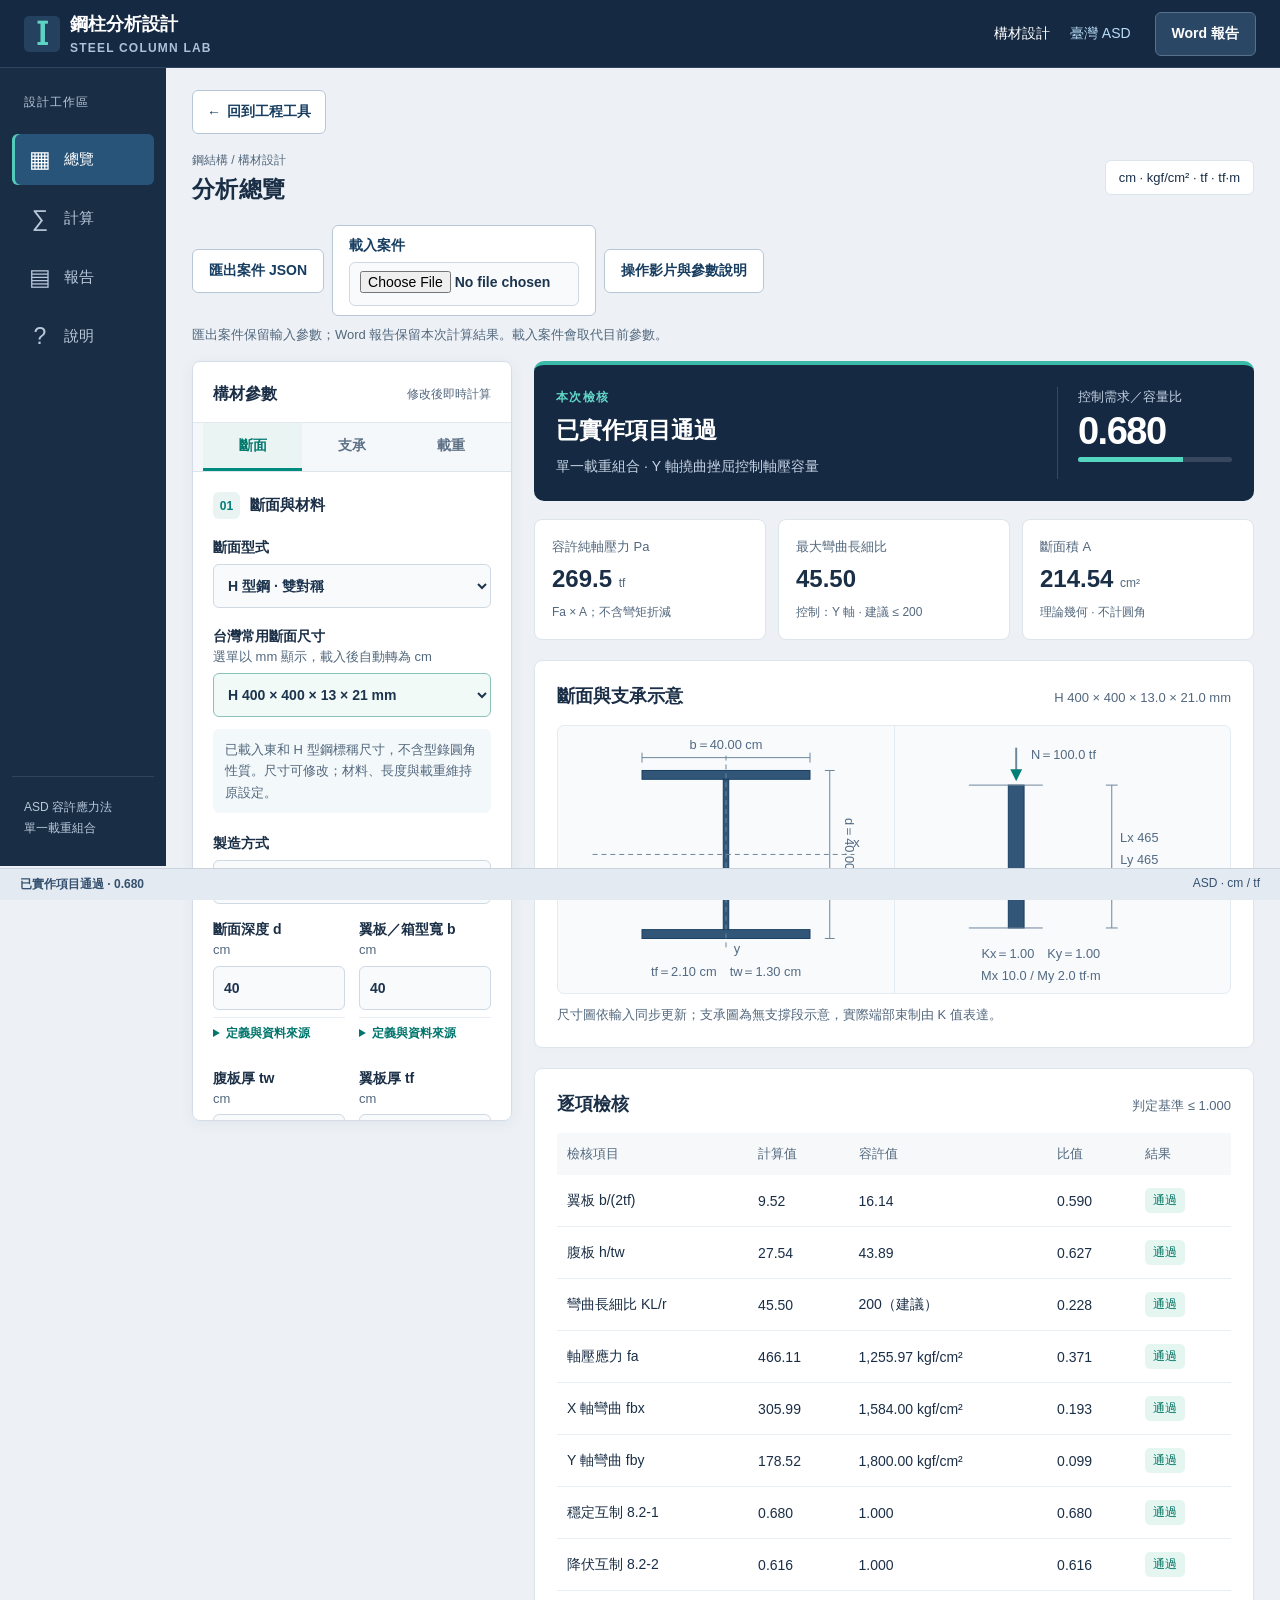
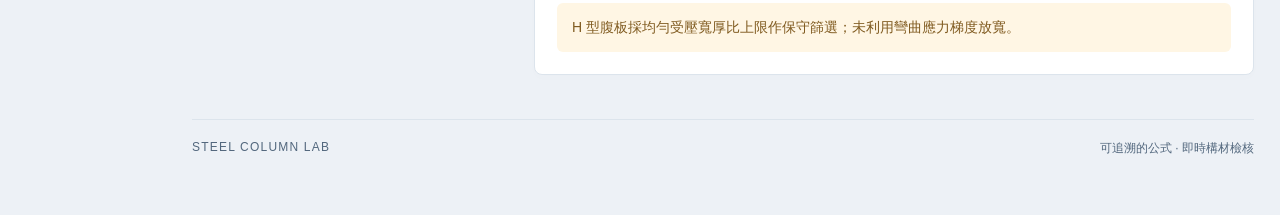
==== commit 1e5a2a9a: "Add narrated tutorial, parameter help and validated project save/load Embed a six-chapter Chinese tu" ====
--- a/index.html
+++ b/index.html
@@ -1,5 +1,5 @@
-<!doctype html><html lang="zh-Hant"><head><meta charset="UTF-8"><meta name="viewport" content="width=device-width,initial-scale=1"><title>鋼柱分析設計｜Steel Column Lab</title><meta name="description" content="臺灣鋼結構 ASD 鋼柱分析：斷面性質、雙軸挫屈、彎曲與軸彎互制即時檢核。"><link rel="icon" href="data:image/svg+xml,%3Csvg%20xmlns='http://www.w3.org/2000/svg'%20viewBox='0%200%2032%2032'%3E%3Crect%20width='32'%20height='32'%20rx='6'%20fill='%23152943'/%3E%3Cpath%20d='M7%206h18v5h-6v10h6v5H7v-5h6V11H7z'%20fill='%233ac5b2'/%3E%3C/svg%3E"><link rel="stylesheet" href="style.css?v=20261002-ui2"><style>.hub-return{display:inline-flex;align-items:center;justify-content:center;gap:6px;min-height:44px;padding:9px 14px;margin-bottom:16px;border:1px solid #b8c7d5;border-radius:6px;background:#fff;color:#173d61;text-decoration:none;font-size:14px;font-weight:600}.hub-return:hover{background:#e9f5f2;border-color:#007f76}.hub-return:focus-visible{outline:3px solid #168cce;outline-offset:3px}@media(max-width:900px){.hub-return{min-height:48px;margin-bottom:14px}}@media print{.hub-return{display:none!important}}</style></head><body data-workspace="overview" data-input-active="section">
-<header class="app-header"><div class="brand"><span class="logo">Ⅰ</span><div>鋼柱分析設計<small>STEEL COLUMN LAB</small></div></div><div class="header-meta">構材設計 <span>臺灣 ASD</span></div><button class="toolbar-button" type="button" data-go="report">Word 報告</button></header><nav class="app-nav" aria-label="工作區導覽"><div class="nav-caption">設計工作區</div><button type="button" data-go="input" class="mobile-input"><b>⚙</b><span>參數</span></button><button type="button" data-go="overview" aria-current="page"><b>▦</b><span>總覽</span></button><button type="button" data-go="calculation"><b>∑</b><span>計算</span></button><button type="button" data-go="report"><b>▤</b><span>報告</span></button><button type="button" data-go="reference"><b>?</b><span>說明</span></button><div class="nav-foot">ASD 容許應力法<br>單一載重組合</div></nav><main><a class="hub-return" href="https://jerry597640-droid.github.io/engineering-calculator-hub/" target="_blank" rel="noopener" aria-label="回到工程工具（另開分頁）"><span aria-hidden="true">←</span> 回到工程工具</a><div class="workbar"><div><span class="breadcrumb">鋼結構 / 構材設計</span><h1 id="view-title">分析總覽</h1></div><span class="unit-badge">cm · kgf/cm² · tf · tf·m</span></div><div class="layout"><aside><form id="inputs" novalidate>
+<!doctype html><html lang="zh-Hant"><head><meta charset="UTF-8"><meta name="viewport" content="width=device-width,initial-scale=1"><title>鋼柱分析設計｜Steel Column Lab</title><meta name="description" content="臺灣鋼結構 ASD 鋼柱分析：斷面性質、雙軸挫屈、彎曲與軸彎互制即時檢核。"><link rel="icon" href="data:image/svg+xml,%3Csvg%20xmlns='http://www.w3.org/2000/svg'%20viewBox='0%200%2032%2032'%3E%3Crect%20width='32'%20height='32'%20rx='6'%20fill='%23152943'/%3E%3Cpath%20d='M7%206h18v5h-6v10h6v5H7v-5h6V11H7z'%20fill='%233ac5b2'/%3E%3C/svg%3E"><link rel="stylesheet" href="style.css?v=20261002-ui2"><style>.hub-return{display:inline-flex;align-items:center;justify-content:center;gap:6px;min-height:44px;padding:9px 14px;margin-bottom:16px;border:1px solid #b8c7d5;border-radius:6px;background:#fff;color:#173d61;text-decoration:none;font-size:14px;font-weight:600}.hub-return:hover{background:#e9f5f2;border-color:#007f76}.hub-return:focus-visible{outline:3px solid #168cce;outline-offset:3px}@media(max-width:900px){.hub-return{min-height:48px;margin-bottom:14px}}@media print{.hub-return{display:none!important}}</style><link rel="stylesheet" href="pro.css?v=20261009"></head><body data-workspace="overview" data-input-active="section">
+<header class="app-header"><div class="brand"><span class="logo">Ⅰ</span><div>鋼柱分析設計<small>STEEL COLUMN LAB</small></div></div><div class="header-meta">構材設計 <span>臺灣 ASD</span></div><button class="toolbar-button" type="button" data-go="report">Word 報告</button></header><nav class="app-nav" aria-label="工作區導覽"><div class="nav-caption">設計工作區</div><button type="button" data-go="input" class="mobile-input"><b>⚙</b><span>參數</span></button><button type="button" data-go="overview" aria-current="page"><b>▦</b><span>總覽</span></button><button type="button" data-go="calculation"><b>∑</b><span>計算</span></button><button type="button" data-go="report"><b>▤</b><span>報告</span></button><button type="button" data-go="reference"><b>?</b><span>說明</span></button><div class="nav-foot">ASD 容許應力法<br>單一載重組合</div></nav><main><a class="hub-return" href="https://jerry597640-droid.github.io/engineering-calculator-hub/" target="_blank" rel="noopener" aria-label="回到工程工具（另開分頁）"><span aria-hidden="true">←</span> 回到工程工具</a><div class="workbar"><div><span class="breadcrumb">鋼結構 / 構材設計</span><h1 id="view-title">分析總覽</h1></div><span class="unit-badge">cm · kgf/cm² · tf · tf·m</span></div><div class="project-tools"><button type="button" class="toolbar-button" id="save-project">匯出案件 JSON</button><label class="toolbar-button" for="load-project">載入案件<input type="file" id="load-project" accept=".json,application/json" style="max-width:230px"></label><button type="button" class="toolbar-button" data-go="reference">操作影片與參數說明</button><p id="project-note" class="hint" role="status">匯出案件保留輸入參數；Word 報告保留本次計算結果。載入案件會取代目前參數。</p></div><div class="layout"><aside><form id="inputs" novalidate>
 <div class="inspector-head"><h2>構材參數</h2><span>修改後即時計算</span></div><div class="input-tabs" role="tablist" aria-label="參數分類"><button type="button" role="tab" id="tab-section" aria-controls="input-section" aria-selected="true" data-input-tab="section">斷面</button><button type="button" role="tab" id="tab-support" aria-controls="input-support" aria-selected="false" data-input-tab="support">支承</button><button type="button" role="tab" id="tab-load" aria-controls="input-load" aria-selected="false" data-input-tab="load">載重</button></div><p id="input-error" class="input-error" hidden role="status"></p><section class="panel" data-input="section" id="input-section" role="tabpanel" aria-labelledby="tab-section"><h2><i>01</i>斷面與材料</h2><label>斷面型式<select id="shape"><option value="H">H 型鋼 · 雙對稱</option><option value="BOX">銲接箱型柱 · 等厚板</option><option value="PIPE">圓形鋼管</option></select></label><label class="preset-label">台灣常用斷面尺寸 <span class="label-unit">選單以 mm 顯示，載入後自動轉為 cm</span><select id="section-preset" aria-describedby="preset-note"></select></label><p class="hint preset-note" id="preset-note" aria-live="polite"></p><label id="fabrication-wrap">製造方式<select id="fabrication"><option value="rolled">熱軋 H 型鋼</option><option value="welded">連續銲接 H 型鋼</option></select></label><label id="weld-wrap" hidden>箱型柱銲接方式<select id="weld"><option value="full">全滲透銲</option><option value="partial">半滲透銲</option></select></label><div class="fields" id="geometry"></div><p class="hint">尺寸採 cm。幾何性質以直角板件計算，不含熱軋圓角；並非型鋼型錄值。</p><div class="fields" id="material"></div></section>
 <section class="panel" data-input="support" id="input-support" role="tabpanel" aria-labelledby="tab-support"><h2><i>02</i>長度與支承</h2><div class="fields" id="lengths"></div><p class="hint">K 值須依構架穩定分析決定。Lx、Ly 為各挫屈平面的無支撐長度，Lb 為受壓翼板側向未支撐長度。</p></section>
 <section class="panel" data-input="load" id="input-load" role="tabpanel" aria-labelledby="tab-load"><h2><i>03</i>作用力與彎矩</h2><p class="hint">輸入 ASD 載重組合的分析內力。壓力為正，彎矩按絕對值檢核；不自動套用載重因數或 1/3 應力提高。</p><div class="fields" id="loads"></div><div class="fields" id="coeffs"></div><p class="hint">Cm 預設 1.0；可側移無橫載構材可採 0.85。支撐構架無橫載時依 0.6−0.4(M₁/M₂)，雙曲率比值為正。Cb 保守固定為 1.0。</p></section>
@@ -8,8 +8,9 @@
 <section class="panel drawing-panel"><div class="section-head"><h2>斷面與支承示意</h2><span id="section-name"></span></div><div class="drawings"><div><svg id="section-svg" viewbox="0 0 340 270" role="img" aria-label="鋼柱斷面尺寸示意圖"></svg></div><div><svg id="column-svg" viewbox="0 0 340 270" role="img" aria-label="鋼柱長度與作用力示意圖"></svg></div></div><p class="hint">尺寸圖依輸入同步更新；支承圖為無支撐段示意，實際端部束制由 K 值表達。</p></section>
 <section class="panel"><div class="section-head"><h2>逐項檢核</h2><span>判定基準 ≤ 1.000</span></div><div class="table-scroll"><table><thead><tr><th>檢核項目</th><th>計算值</th><th>容許值</th><th>比值</th><th>結果</th></tr></thead><tbody id="checks"></tbody></table></div><div id="warnings"></div></section>
 </div>
-<section class="panel" data-view="calculation"><h2>詳細計算過程</h2><div id="calculations"></div></section><div data-view="reference"><div class="operation-guide"><section class="panel guide-intro"><h2>鋼柱分析設計操作說明</h2><p><a href="#worked-examples">直接查看逐欄輸入範例與預期結果 ↓</a></p><p>本工具檢核單一鋼柱斷面的軸壓、雙軸彎曲與軸彎互制。先取得構材尺寸、材料強度、支承條件及 ASD 組合內力，再輸入；它不會由樓層面積自動建立構架或計算柱內力。</p><p><strong>預設值是操作範例，不是本工程的設計資料。</strong>常用尺寸選單只載入幾何尺寸，材料與作用力須另外核對。</p><div class="guide-actions"><a class="toolbar-button" href="manual.html" target="_blank" rel="noopener">獨立開啟操作手冊</a></div><label class="guide-search-label">搜尋欄位或資料來源<input type="search" class="guide-search" placeholder="例如 Kx、降伏強度、MIDAS" aria-describedby="guide-search-result"></label><p id="guide-search-result" class="hint" role="status">輸入關鍵字可篩選下方欄位說明。</p></section>
-<section class="panel"><h2>建議操作順序</h2><ol class="guide-steps"><li><b>準備資料：</b>柱表與支撐圖、材料規格／證明、分析模型局部軸向及 ASD 載重組合內力表。</li><li><b>斷面：</b>選斷面及製造方式，載入常用尺寸或自訂尺寸；確認 cm 與 Fy。</li><li><b>支承：</b>分別填 Lx、Ly、Kx、Ky；適用時再填 Lb、Lz、Kz。</li><li><b>載重：</b>填同組合、同檢核位置的 N、Mx、My，再依條件確認 Cmx、Cmy。</li><li><b>總覽與計算：</b>查看比值、逐項檢核及適用性提示；在「計算」展開公式，核對控制項目。</li><li><b>逐組檢核與匯出：</b>對需要的載重組合與構材位置逐一重複檢核；在「報告」輸入辨識資訊，下載 Word 計算書。</li></ol><p class="hint">桌機：左側導覽切換工作區，參數面板分「斷面／支承／載重」。手機：底部「參數」編輯、切回「總覽」看結果；切換工作區不會清除輸入。重新整理或關閉網頁不保留案件資料，請先匯出。恢復範例參數會覆寫本次計算參數。</p></section><section class="panel"><details class="guide-section"><summary>斷面與製造方式</summary><div class="guide-table-wrap"><table class="guide-table"><thead><tr><th>欄位</th><th>應填內容與單位</th><th>資料來源</th><th>使用注意</th></tr></thead><tbody><tr><td data-label="欄位">斷面型式</td><td data-label="應填內容與單位">選 H 型鋼、等厚銲接箱型或圓形鋼管。</td><td data-label="資料來源">柱表、結構平面／剖面圖及鋼構製造圖。</td><td data-label="使用注意">本版不適用 C、T、L、非對稱或變斷面；箱型不是冷成形方管。</td></tr><tr><td data-label="欄位">台灣常用斷面尺寸</td><td data-label="應填內容與單位">從選單載入尺寸；選單 mm，欄位 cm。</td><td data-label="資料來源">H 型參考東和型錄；圓管參考美亞型錄；箱型為設計預設。〔6、7〕</td><td data-label="使用注意">只帶入尺寸，不帶入 Fy、長度、載重或型錄 A／I／S；選後仍需核對設計圖。</td></tr><tr><td data-label="欄位">製造方式</td><td data-label="應填內容與單位">H 型選「熱軋」或「連續銲接」。</td><td data-label="資料來源">材料採購規格、製造圖與實際構材。</td><td data-label="使用注意">會影響局部挫屈分類；熱軋型錄預設自動選熱軋。</td></tr><tr><td data-label="欄位">箱型柱銲接方式</td><td data-label="應填內容與單位">按實際設計選全滲透或半滲透銲。</td><td data-label="資料來源">銲接符號、接頭詳圖、核定製造圖與銲接規範。</td><td data-label="使用注意">不是任選的強度開關；本欄用於斷面分類，不代表銲道強度已檢核。</td></tr><tr><td data-label="欄位">d／D</td><td data-label="應填內容與單位">H／箱型總深度 d；圓管外徑 D，cm。</td><td data-label="資料來源">柱表、製造圖、型錄；既有構材用經確認的實測資料。</td><td data-label="使用注意">不是腹板淨高或圓管內徑；400 mm 輸入 40 cm。</td></tr><tr><td data-label="欄位">b</td><td data-label="應填內容與單位">H 翼板總寬或箱型外側總寬，cm。</td><td data-label="資料來源">柱表、製造圖或型錄。</td><td data-label="使用注意">不是單側翼板突出寬；圓管不需填。</td></tr><tr><td data-label="欄位">tw</td><td data-label="應填內容與單位">H 型腹板厚，cm。</td><td data-label="資料來源">型錄、製造圖或厚度量測。</td><td data-label="使用注意">13 mm 輸入 1.3 cm；箱型／圓管不填此欄。</td></tr><tr><td data-label="欄位">tf／t</td><td data-label="應填內容與單位">H 翼板厚 tf；箱型／圓管均一板厚 t，cm。</td><td data-label="資料來源">型錄、製造圖、材料尺寸證明或實測厚度。</td><td data-label="使用注意">21 mm 輸入 2.1 cm。腐蝕、厚度公差及設計有效厚度須由設計者確認，本頁不自動扣減。</td></tr></tbody></table></div></details></section><section class="panel"><details class="guide-section"><summary>材料</summary><div class="guide-table-wrap"><table class="guide-table"><thead><tr><th>欄位</th><th>應填內容與單位</th><th>資料來源</th><th>使用注意</th></tr></thead><tbody><tr><td data-label="欄位">Fy 降伏強度</td><td data-label="應填內容與單位">依鋼種與板厚採用的設計降伏強度，kgf/cm²。</td><td data-label="資料來源">結構總說明、材料規格、適用 CNS／JIS／ASTM 標準與材料證明書，依規範確認。〔1、3〕</td><td data-label="使用注意">預設 2400 只供範例；選斷面不會改變 Fy。不得逕將實測較高值當成設計強度。H 型本版上限 4550。</td></tr><tr><td data-label="欄位">E 彈性模數</td><td data-label="應填內容與單位">鋼材彈性模數，kgf/cm²；預設 2,040,000。</td><td data-label="資料來源">臺灣 ASD 規範第 1.6 節。〔1〕</td><td data-label="使用注意">通常沿用規範值；不是 Fy。</td></tr><tr><td data-label="欄位">G 剪力模數</td><td data-label="應填內容與單位">鋼材剪力模數，kgf/cm²；預設 810,000。</td><td data-label="資料來源">臺灣 ASD 規範第 1.6 節。〔1〕</td><td data-label="使用注意">本頁 H 型純扭轉挫屈使用；箱型／圓管隱藏。</td></tr></tbody></table></div></details></section><section class="panel"><details class="guide-section"><summary>長度與支承</summary><div class="guide-table-wrap"><table class="guide-table"><thead><tr><th>欄位</th><th>應填內容與單位</th><th>資料來源</th><th>使用注意</th></tr></thead><tbody><tr><td data-label="欄位">Lx</td><td data-label="應填內容與單位">繞斷面 x 軸挫屈所對應的無支撐長度，cm。</td><td data-label="資料來源">結構平面／立面、支撐配置、梁柱接頭詳圖與穩定分析模型。〔4〕</td><td data-label="使用注意">不是直接填 KL；程式另乘 Kx。應判斷支撐是否真的約束該方向位移。</td></tr><tr><td data-label="欄位">Ly</td><td data-label="應填內容與單位">繞斷面 y 軸挫屈所對應的無支撐長度，cm。</td><td data-label="資料來源">同上，按 y 軸挫屈平面個別確認。〔4〕</td><td data-label="使用注意">可與 Lx 不同。不能只因有樓板或橫梁就認定提供有效支撐。</td></tr><tr><td data-label="欄位">Kx</td><td data-label="應填內容與單位">x 軸有效長度係數，無因次。</td><td data-label="資料來源">構架穩定分析、端部轉動束制、側移條件及規範第 4.8 節。〔4〕</td><td data-label="使用注意">預設 1.0 是範例。理想兩端鉸接且無側移時可為 1；實際構架不可只看接頭名稱套值。</td></tr><tr><td data-label="欄位">Ky</td><td data-label="應填內容與單位">y 軸有效長度係數，無因次。</td><td data-label="資料來源">y 軸平面的構架穩定分析與支承条件。〔4〕</td><td data-label="使用注意">與 Kx 分開決定；不是材料係數，也不是固定端一律取某個值。</td></tr><tr><td data-label="欄位">Lb</td><td data-label="應填內容與單位">H 型受壓翼板側向未支撐長度；箱型為彎曲側撐限制使用的長度，cm。</td><td data-label="資料來源">受壓翼板側撐位置、支撐連接詳圖及支撐勁度／強度設計。〔5〕</td><td data-label="使用注意">不一定等於柱高、Lx 或 Ly；圓管不填。</td></tr><tr><td data-label="欄位">Lz</td><td data-label="應填內容與單位">H 型扭轉無支撐長度，cm。</td><td data-label="資料來源">防扭支撐配置、扭轉與翹曲束制詳圖及穩定分析。〔4、8〕</td><td data-label="使用注意">一般側向支撐不一定防止扭轉；不能自動沿用 Lb。</td></tr><tr><td data-label="欄位">Kz</td><td data-label="應填內容與單位">H 型扭轉有效長度係數，無因次。</td><td data-label="資料來源">扭轉與翹曲端部束制條件及合理分析。〔8〕</td><td data-label="使用注意">預設 1.0 為範例；依據不足時不能任意縮小以提高容量。</td></tr></tbody></table></div></details></section><section class="panel"><details class="guide-section"><summary>作用力與彎矩</summary><div class="guide-table-wrap"><table class="guide-table"><thead><tr><th>欄位</th><th>應填內容與單位</th><th>資料來源</th><th>使用注意</th></tr></thead><tbody><tr><td data-label="欄位">N 軸壓力</td><td data-label="應填內容與單位">同一 ASD 載重組合、同一檢核位置的壓力，tf；壓力輸入正值。</td><td data-label="資料來源">MIDAS Gen、ETABS、SAP2000 等結構分析內力表，或可追溯的手算分析。載重組合依規範與專案設計基準。〔2〕</td><td data-label="使用注意">不是 kgf 或 kN，也不是支點反力直接套入。若軟體壓力為負，先辨識正負號；軸拉力不在本工具範圍。</td></tr><tr><td data-label="欄位">Mx</td><td data-label="應填內容與單位">繞本頁斷面 x 軸的彎矩，tf·m；程式取絕對值。</td><td data-label="資料來源">與 N 相同載重組合及檢核位置的分析彎矩，核對構材局部座標。〔2、9〕</td><td data-label="使用注意">H 型 x 軸通常為強軸；須看斷面圖與模型軸向，不可直接假定等於軟體 M2 或 M3。</td></tr><tr><td data-label="欄位">My</td><td data-label="應填內容與單位">繞本頁斷面 y 軸的彎矩，tf·m；程式取絕對值。</td><td data-label="資料來源">與 N、Mx 成套的分析結果及局部座標。〔2、9〕</td><td data-label="使用注意">H 型 y 軸通常為弱軸。不要把不同組合的 N、Mx、My 最大值當作同一實際組合；若採包絡須另有保守設計依據。</td></tr><tr><td data-label="欄位">Cmx</td><td data-label="應填內容與單位">x 軸軸彎互制修正係數，無因次，程式接受 0.2～1.0。</td><td data-label="資料來源">規範第 8.2 節，依側移、端彎矩、跨內橫向載重及端部束制判定。〔9〕</td><td data-label="使用注意">預設 1.0；不能為了降低比值任意調小。支撐構架且兩端間無橫載時，依規範可用 0.6−0.4(M₁/M₂)，雙曲率比值為正。</td></tr><tr><td data-label="欄位">Cmy</td><td data-label="應填內容與單位">y 軸軸彎互制修正係數，無因次。</td><td data-label="資料來源">按 y 軸平面獨立套用第 8.2 節。〔9〕</td><td data-label="使用注意">條件可能與 x 軸不同。可側移且跨內無橫載等情況的 0.85，應確認規範前提後採用。</td></tr><tr><td data-label="欄位">Cb 彎矩梯度係數</td><td data-label="應填內容與單位">目前固定 1.0，無需輸入。</td><td data-label="資料來源">本工具對 H 型側向扭轉挫屈採用的保守設定。〔5〕</td><td data-label="使用注意">Cb 與 Cm 用途不同；本版不能用調整 Cm 代替 Cb。</td></tr></tbody></table></div></details></section><section class="panel"><details class="guide-section"><summary>報告基本資料</summary><div class="guide-table-wrap"><table class="guide-table"><thead><tr><th>欄位</th><th>應填內容與單位</th><th>資料來源</th><th>使用注意</th></tr></thead><tbody><tr><td data-label="欄位">工程名稱</td><td data-label="應填內容與單位">案件名稱，可選填。</td><td data-label="資料來源">工程契約、圖說封面或公司專案編號。</td><td data-label="使用注意">只影響報告標示，不影響計算。</td></tr><tr><td data-label="欄位">構材編號</td><td data-label="應填內容與單位">柱號、樓層及建議附上載重組合名稱，例如 1F C1 ASD01。</td><td data-label="資料來源">柱表、結構平面、分析模型構材編號及組合名稱。</td><td data-label="使用注意">用來追溯檢核對象；建議每個控制組合分別匯出。</td></tr><tr><td data-label="欄位">計算者</td><td data-label="應填內容與單位">負責本次計算的人員，可選填。</td><td data-label="資料來源">實際計算者姓名或公司識別名稱。</td><td data-label="使用注意">輸入姓名不等於專業簽證；匯出時間由系統自動填入台灣時間。</td></tr></tbody></table></div></details></section><section class="panel"><h2>結果表如何判讀</h2><div class="guide-table-wrap"><table class="guide-table"><thead><tr><th>欄位</th><th>應填內容與單位</th><th>資料來源</th><th>使用注意</th></tr></thead><tbody><tr><td data-label="欄位">斷面性質 A、I、S、r</td><td data-label="應填內容與單位">程式自動計算，不用填。</td><td data-label="資料來源">由輸入幾何尺寸推導，計算頁列出公式。</td><td data-label="使用注意">熱軋 H 以直角板件計算，不含型錄圓角，故可能與型錄性質不同。</td></tr><tr><td data-label="欄位">計算值／容許值／比值</td><td data-label="應填內容與單位">比較需求及限值；一般比值 ≤1 才符合該項。</td><td data-label="資料來源">當下輸入與本版已實作的規範公式。</td><td data-label="使用注意">判定使用未四捨五入值；畫面 1.000 可能略大於 1，應看結果文字。</td></tr><tr><td data-label="欄位">容許純軸壓力 Pa</td><td data-label="應填內容與單位">Fa×A，單位 tf。</td><td data-label="資料來源">已通過純軸壓適用性篩選之計算結果。</td><td data-label="使用注意">不是同時有彎矩時仍可承受的 N；有彎矩須看互制。</td></tr><tr><td data-label="欄位">通過／未通過／需另行分析</td><td data-label="應填內容與單位">通過限已實作項目；未通過為超限；需另行分析表示適用範圍不符。</td><td data-label="資料來源">總覽、寬厚比、長細比與互制結果。</td><td data-label="使用注意">需另行分析時不提供容量合格結論；不可把空白或破折號視為零需求或合格。</td></tr><tr><td data-label="欄位">長細比與控制比值</td><td data-label="應填內容與單位">最大長細比另外檢查；控制比為應力與互制最大值。</td><td data-label="資料來源">KL/r 及容許應力計算。</td><td data-label="使用注意">KL/r 超過 200，即使控制需求／容量比小於 1，仍不給通過結論。</td></tr></tbody></table></div><p>本頁不包含整體構架二階分析、剪力、耐震韌性、接頭、柱腳、銲道強度等全部設計項目。請依「規範依據與適用範圍」確認適用性。</p></section>
+<section class="panel" data-view="calculation"><h2>詳細計算過程</h2><div id="calculations"></div></section><div data-view="reference"><div class="operation-guide"><section class="panel tutorial-panel"><h2>操作影片｜中文旁白</h2><p>六個步驟完成範例、保存案件與匯出計算書。影片為依本頁欄位製作的操作教學動畫；點播放後可開啟聲音，亦可搭配下方文字範例。</p><video id="tutorial-video" class="tutorial-video" controls playsinline preload="metadata" poster="tutorial/poster.jpg"><source src="tutorial/steel-column-guide.mp4" type="video/mp4"><track kind="subtitles" src="tutorial/zh-TW.vtt" srclang="zh-TW" label="繁體中文" default></video><div class="tutorial-chapters" id="tutorial-chapters"><button class="toolbar-button" type="button" data-video-time="0">1. 選擇斷面與材料</button><button class="toolbar-button" type="button" data-video-time="18.448">2. 分別確認支承條件</button><button class="toolbar-button" type="button" data-video-time="35.957">3. 輸入同一組合的內力</button><button class="toolbar-button" type="button" data-video-time="55.109">4. 核對結果與計算過程</button><button class="toolbar-button" type="button" data-video-time="75.285">5. 保存案件與 Word 報告</button><button class="toolbar-button" type="button" data-video-time="94.885">6. 查詢規範與適用範圍</button></div><details class="tutorial-transcript"><summary>閱讀影片旁白逐字稿</summary><h3>選擇斷面與材料</h3><p>先到斷面頁，選熱軋H型鋼，四百乘四百乘十三乘二十一。尺寸欄使用公分，所以填四十、四十、一點三、二點一。降伏強度填二千四百，這是教學假設值。</p><h3>分別確認支承條件</h3><p>切換支承頁。本範例各長度填四百六十五公分，各有效長度係數填一。長度不要先乘係數。實際工程需分別確認側向與扭轉支撐，不能直接照抄範例。</p><h3>輸入同一組合的內力</h3><p>切換載重頁。軸壓力填一百公噸力，兩方向彎矩分別填十與二公噸力公尺，修正係數都填一。三個內力必須來自同一容許應力載重組合與同一檢核位置，並核對模型局部軸。</p><h3>核對結果與計算過程</h3><p>回到總覽，範例控制比值約零點六八零。純軸壓容量約二百六十九點四六公噸力。有彎矩時仍要看互制檢核。到計算頁可展開公式與代入數值，需另行分析不代表通過。</p><h3>保存案件與 Word 報告</h3><p>上方匯出案件可以保存參數，日後用載入案件還原。報告頁填工程名稱、柱號與計算者，再匯出可編輯的Word計算書。手機從底部導覽切換頁面，欄位下方可展開定義與資料來源。</p><h3>查詢規範與適用範圍</h3><p>說明頁可搜尋欄位、觀看影片與練習三個範例。本版採臺灣現行鋼結構容許應力設計規範。已實作單柱軸壓與軸彎檢核，不包含整體構架二階分析、耐震韌性、剪力與接頭的完整設計。</p></details><p><a href="tutorial/steel-column-guide.mp4" download>下載含旁白操作影片</a></p></section><div class="code-review"><strong>規範查核：2026-10-09 · 臺灣 ASD</strong><p>依國土署現行公告：96-06-11 修正發布、99-09-16 修正第 13.2 節。採用第 4 章斷面與穩定、第 6 章軸壓、第 7 章彎曲及第 8 章軸彎互制；研究修訂草案未作為生效規範。原有公式本次未更改。</p><p><a href="https://www.nlma.gov.tw/ch/legislation/regsearch/7176" target="_blank" rel="noopener">開啟官方現行公告與各章</a>。本版未涵蓋整體二階、耐震韌性、剪力、接頭與柱腳完整設計。</p></div><section class="panel guide-intro"><h2>鋼柱分析設計操作說明</h2><p><a href="#worked-examples">直接查看逐欄輸入範例與預期結果 ↓</a></p><p>本工具檢核單一鋼柱斷面的軸壓、雙軸彎曲與軸彎互制。先取得構材尺寸、材料強度、支承條件及 ASD 組合內力，再輸入；它不會由樓層面積自動建立構架或計算柱內力。</p><p><strong>預設值是操作範例，不是本工程的設計資料。</strong>常用尺寸選單只載入幾何尺寸，材料與作用力須另外核對。</p><div class="guide-actions"><a class="toolbar-button" href="manual.html" target="_blank" rel="noopener">獨立開啟操作手冊</a></div><label class="guide-search-label">搜尋欄位或資料來源<input type="search" class="guide-search" placeholder="例如 Kx、降伏強度、MIDAS" aria-describedby="guide-search-result"></label><p id="guide-search-result" class="hint" role="status">輸入關鍵字可篩選下方欄位說明。</p></section>
+<section class="panel"><h2>建議操作順序</h2><ol class="guide-steps"><li><b>準備資料：</b>柱表與支撐圖、材料規格／證明、分析模型局部軸向及 ASD 載重組合內力表。</li><li><b>斷面：</b>選斷面及製造方式，載入常用尺寸或自訂尺寸；確認 cm 與 Fy。</li><li><b>支承：</b>分別填 Lx、Ly、Kx、Ky；適用時再填 Lb、Lz、Kz。</li><li><b>載重：</b>填同組合、同檢核位置的 N、Mx、My，再依條件確認 Cmx、Cmy。</li><li><b>總覽與計算：</b>查看比值、逐項檢核及適用性提示；在「計算」展開公式，核對控制項目。</li><li><b>逐組檢核與匯出：</b>對需要的載重組合與構材位置逐一重複檢核；在「報告」輸入辨識資訊，下載 Word 計算書。</li></ol><p class="hint">桌機：左側導覽切換工作區，參數面板分「斷面／支承／載重」。手機：底部「參數」編輯、切回「總覽」看結果；切換工作區不會清除輸入。重新整理或關閉網頁不保留案件資料，請先匯出案件 JSON；下次可載入還原。恢復範例參數會覆寫本次計算參數。</p></section><section class="panel"><details class="guide-section"><summary>斷面與製造方式</summary><div class="guide-table-wrap"><table class="guide-table"><thead><tr><th>欄位</th><th>應填內容與單位</th><th>資料來源</th><th>使用注意</th></tr></thead><tbody><tr><td data-label="欄位">斷面型式</td><td data-label="應填內容與單位">選 H 型鋼、等厚銲接箱型或圓形鋼管。</td><td data-label="資料來源">柱表、結構平面／剖面圖及鋼構製造圖。</td><td data-label="使用注意">本版不適用 C、T、L、非對稱或變斷面；箱型不是冷成形方管。</td></tr><tr><td data-label="欄位">台灣常用斷面尺寸</td><td data-label="應填內容與單位">從選單載入尺寸；選單 mm，欄位 cm。</td><td data-label="資料來源">H 型參考東和型錄；圓管參考美亞型錄；箱型為設計預設。〔6、7〕</td><td data-label="使用注意">只帶入尺寸，不帶入 Fy、長度、載重或型錄 A／I／S；選後仍需核對設計圖。</td></tr><tr><td data-label="欄位">製造方式</td><td data-label="應填內容與單位">H 型選「熱軋」或「連續銲接」。</td><td data-label="資料來源">材料採購規格、製造圖與實際構材。</td><td data-label="使用注意">會影響局部挫屈分類；熱軋型錄預設自動選熱軋。</td></tr><tr><td data-label="欄位">箱型柱銲接方式</td><td data-label="應填內容與單位">按實際設計選全滲透或半滲透銲。</td><td data-label="資料來源">銲接符號、接頭詳圖、核定製造圖與銲接規範。</td><td data-label="使用注意">不是任選的強度開關；本欄用於斷面分類，不代表銲道強度已檢核。</td></tr><tr><td data-label="欄位">d／D</td><td data-label="應填內容與單位">H／箱型總深度 d；圓管外徑 D，cm。</td><td data-label="資料來源">柱表、製造圖、型錄；既有構材用經確認的實測資料。</td><td data-label="使用注意">不是腹板淨高或圓管內徑；400 mm 輸入 40 cm。</td></tr><tr><td data-label="欄位">b</td><td data-label="應填內容與單位">H 翼板總寬或箱型外側總寬，cm。</td><td data-label="資料來源">柱表、製造圖或型錄。</td><td data-label="使用注意">不是單側翼板突出寬；圓管不需填。</td></tr><tr><td data-label="欄位">tw</td><td data-label="應填內容與單位">H 型腹板厚，cm。</td><td data-label="資料來源">型錄、製造圖或厚度量測。</td><td data-label="使用注意">13 mm 輸入 1.3 cm；箱型／圓管不填此欄。</td></tr><tr><td data-label="欄位">tf／t</td><td data-label="應填內容與單位">H 翼板厚 tf；箱型／圓管均一板厚 t，cm。</td><td data-label="資料來源">型錄、製造圖、材料尺寸證明或實測厚度。</td><td data-label="使用注意">21 mm 輸入 2.1 cm。腐蝕、厚度公差及設計有效厚度須由設計者確認，本頁不自動扣減。</td></tr></tbody></table></div></details></section><section class="panel"><details class="guide-section"><summary>材料</summary><div class="guide-table-wrap"><table class="guide-table"><thead><tr><th>欄位</th><th>應填內容與單位</th><th>資料來源</th><th>使用注意</th></tr></thead><tbody><tr><td data-label="欄位">Fy 降伏強度</td><td data-label="應填內容與單位">依鋼種與板厚採用的設計降伏強度，kgf/cm²。</td><td data-label="資料來源">結構總說明、材料規格、適用 CNS／JIS／ASTM 標準與材料證明書，依規範確認。〔1、3〕</td><td data-label="使用注意">預設 2400 只供範例；選斷面不會改變 Fy。不得逕將實測較高值當成設計強度。H 型本版上限 4550。</td></tr><tr><td data-label="欄位">E 彈性模數</td><td data-label="應填內容與單位">鋼材彈性模數，kgf/cm²；預設 2,040,000。</td><td data-label="資料來源">臺灣 ASD 規範第 1.6 節。〔1〕</td><td data-label="使用注意">通常沿用規範值；不是 Fy。</td></tr><tr><td data-label="欄位">G 剪力模數</td><td data-label="應填內容與單位">鋼材剪力模數，kgf/cm²；預設 810,000。</td><td data-label="資料來源">臺灣 ASD 規範第 1.6 節。〔1〕</td><td data-label="使用注意">本頁 H 型純扭轉挫屈使用；箱型／圓管隱藏。</td></tr></tbody></table></div></details></section><section class="panel"><details class="guide-section"><summary>長度與支承</summary><div class="guide-table-wrap"><table class="guide-table"><thead><tr><th>欄位</th><th>應填內容與單位</th><th>資料來源</th><th>使用注意</th></tr></thead><tbody><tr><td data-label="欄位">Lx</td><td data-label="應填內容與單位">繞斷面 x 軸挫屈所對應的無支撐長度，cm。</td><td data-label="資料來源">結構平面／立面、支撐配置、梁柱接頭詳圖與穩定分析模型。〔4〕</td><td data-label="使用注意">不是直接填 KL；程式另乘 Kx。應判斷支撐是否真的約束該方向位移。</td></tr><tr><td data-label="欄位">Ly</td><td data-label="應填內容與單位">繞斷面 y 軸挫屈所對應的無支撐長度，cm。</td><td data-label="資料來源">同上，按 y 軸挫屈平面個別確認。〔4〕</td><td data-label="使用注意">可與 Lx 不同。不能只因有樓板或橫梁就認定提供有效支撐。</td></tr><tr><td data-label="欄位">Kx</td><td data-label="應填內容與單位">x 軸有效長度係數，無因次。</td><td data-label="資料來源">構架穩定分析、端部轉動束制、側移條件及規範第 4.8 節。〔4〕</td><td data-label="使用注意">預設 1.0 是範例。理想兩端鉸接且無側移時可為 1；實際構架不可只看接頭名稱套值。</td></tr><tr><td data-label="欄位">Ky</td><td data-label="應填內容與單位">y 軸有效長度係數，無因次。</td><td data-label="資料來源">y 軸平面的構架穩定分析與支承条件。〔4〕</td><td data-label="使用注意">與 Kx 分開決定；不是材料係數，也不是固定端一律取某個值。</td></tr><tr><td data-label="欄位">Lb</td><td data-label="應填內容與單位">H 型受壓翼板側向未支撐長度；箱型為彎曲側撐限制使用的長度，cm。</td><td data-label="資料來源">受壓翼板側撐位置、支撐連接詳圖及支撐勁度／強度設計。〔5〕</td><td data-label="使用注意">不一定等於柱高、Lx 或 Ly；圓管不填。</td></tr><tr><td data-label="欄位">Lz</td><td data-label="應填內容與單位">H 型扭轉無支撐長度，cm。</td><td data-label="資料來源">防扭支撐配置、扭轉與翹曲束制詳圖及穩定分析。〔4、8〕</td><td data-label="使用注意">一般側向支撐不一定防止扭轉；不能自動沿用 Lb。</td></tr><tr><td data-label="欄位">Kz</td><td data-label="應填內容與單位">H 型扭轉有效長度係數，無因次。</td><td data-label="資料來源">扭轉與翹曲端部束制條件及合理分析。〔8〕</td><td data-label="使用注意">預設 1.0 為範例；依據不足時不能任意縮小以提高容量。</td></tr></tbody></table></div></details></section><section class="panel"><details class="guide-section"><summary>作用力與彎矩</summary><div class="guide-table-wrap"><table class="guide-table"><thead><tr><th>欄位</th><th>應填內容與單位</th><th>資料來源</th><th>使用注意</th></tr></thead><tbody><tr><td data-label="欄位">N 軸壓力</td><td data-label="應填內容與單位">同一 ASD 載重組合、同一檢核位置的壓力，tf；壓力輸入正值。</td><td data-label="資料來源">MIDAS Gen、ETABS、SAP2000 等結構分析內力表，或可追溯的手算分析。載重組合依規範與專案設計基準。〔2〕</td><td data-label="使用注意">不是 kgf 或 kN，也不是支點反力直接套入。若軟體壓力為負，先辨識正負號；軸拉力不在本工具範圍。</td></tr><tr><td data-label="欄位">Mx</td><td data-label="應填內容與單位">繞本頁斷面 x 軸的彎矩，tf·m；程式取絕對值。</td><td data-label="資料來源">與 N 相同載重組合及檢核位置的分析彎矩，核對構材局部座標。〔2、9〕</td><td data-label="使用注意">H 型 x 軸通常為強軸；須看斷面圖與模型軸向，不可直接假定等於軟體 M2 或 M3。</td></tr><tr><td data-label="欄位">My</td><td data-label="應填內容與單位">繞本頁斷面 y 軸的彎矩，tf·m；程式取絕對值。</td><td data-label="資料來源">與 N、Mx 成套的分析結果及局部座標。〔2、9〕</td><td data-label="使用注意">H 型 y 軸通常為弱軸。不要把不同組合的 N、Mx、My 最大值當作同一實際組合；若採包絡須另有保守設計依據。</td></tr><tr><td data-label="欄位">Cmx</td><td data-label="應填內容與單位">x 軸軸彎互制修正係數，無因次，程式接受 0.2～1.0。</td><td data-label="資料來源">規範第 8.2 節，依側移、端彎矩、跨內橫向載重及端部束制判定。〔9〕</td><td data-label="使用注意">預設 1.0；不能為了降低比值任意調小。支撐構架且兩端間無橫載時，依規範可用 0.6−0.4(M₁/M₂)，雙曲率比值為正。</td></tr><tr><td data-label="欄位">Cmy</td><td data-label="應填內容與單位">y 軸軸彎互制修正係數，無因次。</td><td data-label="資料來源">按 y 軸平面獨立套用第 8.2 節。〔9〕</td><td data-label="使用注意">條件可能與 x 軸不同。可側移且跨內無橫載等情況的 0.85，應確認規範前提後採用。</td></tr><tr><td data-label="欄位">Cb 彎矩梯度係數</td><td data-label="應填內容與單位">目前固定 1.0，無需輸入。</td><td data-label="資料來源">本工具對 H 型側向扭轉挫屈採用的保守設定。〔5〕</td><td data-label="使用注意">Cb 與 Cm 用途不同；本版不能用調整 Cm 代替 Cb。</td></tr></tbody></table></div></details></section><section class="panel"><details class="guide-section"><summary>報告基本資料</summary><div class="guide-table-wrap"><table class="guide-table"><thead><tr><th>欄位</th><th>應填內容與單位</th><th>資料來源</th><th>使用注意</th></tr></thead><tbody><tr><td data-label="欄位">工程名稱</td><td data-label="應填內容與單位">案件名稱，可選填。</td><td data-label="資料來源">工程契約、圖說封面或公司專案編號。</td><td data-label="使用注意">只影響報告標示，不影響計算。</td></tr><tr><td data-label="欄位">構材編號</td><td data-label="應填內容與單位">柱號、樓層及建議附上載重組合名稱，例如 1F C1 ASD01。</td><td data-label="資料來源">柱表、結構平面、分析模型構材編號及組合名稱。</td><td data-label="使用注意">用來追溯檢核對象；建議每個控制組合分別匯出。</td></tr><tr><td data-label="欄位">計算者</td><td data-label="應填內容與單位">負責本次計算的人員，可選填。</td><td data-label="資料來源">實際計算者姓名或公司識別名稱。</td><td data-label="使用注意">輸入姓名不等於專業簽證；匯出時間由系統自動填入台灣時間。</td></tr></tbody></table></div></details></section><section class="panel"><h2>結果表如何判讀</h2><div class="guide-table-wrap"><table class="guide-table"><thead><tr><th>欄位</th><th>應填內容與單位</th><th>資料來源</th><th>使用注意</th></tr></thead><tbody><tr><td data-label="欄位">斷面性質 A、I、S、r</td><td data-label="應填內容與單位">程式自動計算，不用填。</td><td data-label="資料來源">由輸入幾何尺寸推導，計算頁列出公式。</td><td data-label="使用注意">熱軋 H 以直角板件計算，不含型錄圓角，故可能與型錄性質不同。</td></tr><tr><td data-label="欄位">計算值／容許值／比值</td><td data-label="應填內容與單位">比較需求及限值；一般比值 ≤1 才符合該項。</td><td data-label="資料來源">當下輸入與本版已實作的規範公式。</td><td data-label="使用注意">判定使用未四捨五入值；畫面 1.000 可能略大於 1，應看結果文字。</td></tr><tr><td data-label="欄位">容許純軸壓力 Pa</td><td data-label="應填內容與單位">Fa×A，單位 tf。</td><td data-label="資料來源">已通過純軸壓適用性篩選之計算結果。</td><td data-label="使用注意">不是同時有彎矩時仍可承受的 N；有彎矩須看互制。</td></tr><tr><td data-label="欄位">通過／未通過／需另行分析</td><td data-label="應填內容與單位">通過限已實作項目；未通過為超限；需另行分析表示適用範圍不符。</td><td data-label="資料來源">總覽、寬厚比、長細比與互制結果。</td><td data-label="使用注意">需另行分析時不提供容量合格結論；不可把空白或破折號視為零需求或合格。</td></tr><tr><td data-label="欄位">長細比與控制比值</td><td data-label="應填內容與單位">最大長細比另外檢查；控制比為應力與互制最大值。</td><td data-label="資料來源">KL/r 及容許應力計算。</td><td data-label="使用注意">KL/r 超過 200，即使控制需求／容量比小於 1，仍不給通過結論。</td></tr></tbody></table></div><p>本頁不包含整體構架二階分析、剪力、耐震韌性、接頭、柱腳、銲道強度等全部設計項目。請依「規範依據與適用範圍」確認適用性。</p></section>
 <section class="panel"><h2>常用單位換算</h2><div class="guide-table-wrap"><table class="guide-table"><thead><tr><th>欄位</th><th>應填內容與單位</th><th>資料來源</th><th>使用注意</th></tr></thead><tbody><tr><td data-label="欄位">長度</td><td data-label="應填內容與單位">mm ÷ 10 = cm；m × 100 = cm。</td><td data-label="資料來源">圖說與分析模型的單位設定。</td><td data-label="使用注意">H400×400×13×21 → d40、b40、tw1.3、tf2.1 cm。</td></tr><tr><td data-label="欄位">力</td><td data-label="應填內容與單位">kN ÷ 9.80665 = tf；kgf ÷ 1000 = tf。</td><td data-label="資料來源">分析輸出表的單位。</td><td data-label="使用注意">tf 是公噸力，不要把 kN 直接填成 tf。</td></tr><tr><td data-label="欄位">彎矩</td><td data-label="應填內容與單位">kN·m ÷ 9.80665 = tf·m；kgf·cm ÷100000 = tf·m。</td><td data-label="資料來源">分析输出的力及長度單位。</td><td data-label="使用注意">本頁 Mx／My 用 tf·m，不是 tf·cm。</td></tr><tr><td data-label="欄位">應力</td><td data-label="應填內容與單位">MPa ×10.197162 = kgf/cm²。</td><td data-label="資料來源">材料規範標示單位及標準重力換算。</td><td data-label="使用注意">Fy、E、G 均採 kgf/cm²；公式中的 tf/cm² 換算由程式處理。</td></tr></tbody></table></div></section><section class="panel" id="worked-examples"><h2>可照著輸入的範例</h2><p>以下為軟體操作練習，尺寸取既有 H 型範例；材料強度、支承與載重均為教學設定，不代表實際工程。三個案例使用相同斷面與支承，依序練習即可。</p><h3>範例 1｜H 型鋼軸壓＋雙軸彎曲</h3><ol class="guide-steps"><li>若目前有案件資料，先匯出 Word 報告，再按參數面板底部「恢復範例參數」。此按鈕會覆寫計算參數。</li><li>按照下表切換「斷面／支承／載重」並逐欄核對，也可自行手動輸入全部數值。</li><li>切到「總覽」核對結果，再到「計算」展開軸壓與互制公式。</li><li>到「報告」填辨識資訊，按「匯出 Word 計算報告書」。</li></ol><div class="guide-table-wrap"><table class="guide-table"><thead><tr><th>工作區</th><th>欄位</th><th>照著輸入</th><th>操作提示</th></tr></thead><tbody><tr><td data-label="工作區">斷面</td><td data-label="欄位">斷面型式／製造方式</td><td data-label="照著輸入">H 型鋼／熱軋 H 型鋼</td><td data-label="操作提示">選單選取</td></tr><tr><td data-label="工作區">斷面</td><td data-label="欄位">台灣常用斷面尺寸</td><td data-label="照著輸入">H 400 × 400 × 13 × 21 mm</td><td data-label="操作提示">選取後核對下列 cm 數值</td></tr><tr><td data-label="工作區">斷面</td><td data-label="欄位">d／b／tw／tf</td><td data-label="照著輸入">40／40／1.3／2.1 cm</td><td data-label="操作提示">分別填入四個尺寸欄</td></tr><tr><td data-label="工作區">斷面</td><td data-label="欄位">Fy</td><td data-label="照著輸入">2400 kgf/cm²</td><td data-label="操作提示">本操作範例假設值</td></tr><tr><td data-label="工作區">斷面</td><td data-label="欄位">E／G</td><td data-label="照著輸入">2040000／810000 kgf/cm²</td><td data-label="操作提示">分別填入兩個材料欄</td></tr><tr><td data-label="工作區">支承</td><td data-label="欄位">Lx／Ly</td><td data-label="照著輸入">465／465 cm</td><td data-label="操作提示">分別填入，勿先乘 K</td></tr><tr><td data-label="工作區">支承</td><td data-label="欄位">Kx／Ky</td><td data-label="照著輸入">1／1</td><td data-label="操作提示">本範例假設值</td></tr><tr><td data-label="工作區">支承</td><td data-label="欄位">Lb／Lz／Kz</td><td data-label="照著輸入">465 cm／465 cm／1</td><td data-label="操作提示">三欄分別核對，不自動推定實際支承</td></tr><tr><td data-label="工作區">載重</td><td data-label="欄位">N</td><td data-label="照著輸入">100 tf</td><td data-label="操作提示">壓力填正值</td></tr><tr><td data-label="工作區">載重</td><td data-label="欄位">Mx／My</td><td data-label="照著輸入">10／2 tf·m</td><td data-label="操作提示">分別填入兩個彎矩欄</td></tr><tr><td data-label="工作區">載重</td><td data-label="欄位">Cmx／Cmy</td><td data-label="照著輸入">1／1</td><td data-label="操作提示">本範例採用值；Cb 固定 1</td></tr><tr><td data-label="工作區">報告</td><td data-label="欄位">工程名稱／構材編號／計算者</td><td data-label="照著輸入">操作練習／C1-ASD範例／自行填姓名</td><td data-label="操作提示">辨識資料不影響計算</td></tr></tbody></table></div><h3>範例 1 預期結果</h3><div class="guide-table-wrap"><table class="guide-table"><thead><tr><th>結果項目</th><th>預期值</th><th>畫面核對</th><th>說明</th></tr></thead><tbody><tr><td data-label="結果項目">斷面積 A</td><td data-label="預期值">214.54 cm²</td><td data-label="畫面核對">總覽／計算</td><td data-label="說明">直角板件，不含熱軋圓角</td></tr><tr><td data-label="結果項目">容許軸壓應力 Fa</td><td data-label="預期值">1255.972 kgf/cm²</td><td data-label="畫面核對">計算</td><td data-label="說明">畫面可能顯示 1255.97</td></tr><tr><td data-label="結果項目">容許純軸壓力 Pa</td><td data-label="預期值">269.456 tf</td><td data-label="畫面核對">總覽</td><td data-label="說明">總覽約顯示 269.5 tf</td></tr><tr><td data-label="結果項目">控制需求／容量比</td><td data-label="預期值">0.679784</td><td data-label="畫面核對">總覽顯示 0.680</td><td data-label="說明">已實作項目通過</td></tr></tbody></table></div><h3>範例 2｜純軸壓練習</h3><p>完成範例 1 後，僅將「載重」的 <b>Mx 改為 0、My 改為 0</b>，N 保持 100 tf，其餘參數不變。預期控制比值 <b>0.371118（顯示 0.371）</b>，已實作項目通過；Pa 仍為 269.456 tf。可用 100÷269.456 核對純軸壓比值。</p><h3>範例 3｜超限結果練習</h3><p>先按「恢復範例參數」，確認 Mx=10、My=2 tf·m，再僅將 <b>N 改為 500 tf</b>。預期控制比值 <b>2.268297（顯示 2.268）</b>，結果為未通過。此例用來辨識超限畫面，不是可採用的設計。</p><p class="hint">若结果不同：先核對 mm／cm、tf／kN、tf·m／kN·m，再確認製造方式、各方向長度、K、Cm 及是否混用了範例 2 的零彎矩。手機在底部「參數」輸入，再切換「總覽」。</p></section><section class="panel"><h2>資料來源索引</h2><p>尺寸、強度及內力應以本工程核定資料為主；以下為規範及型錄查詢入口。圓管型錄尺寸不代表該配管鋼種可直接用於結構用途；銲接箱型選單為設計尺寸預設，非庫存承諾。</p><ul><li>〔1〕<a href="https://www.nlma.gov.tw/uploads/files/29f814e938f670b39b730db3df30ebcd.pdf" target="_blank" rel="noopener">ASD 第 1 章：設計基準、圖說內容及第 1.6 節材料常數</a></li><li>〔2〕<a href="https://www.nlma.gov.tw/uploads/files/dcf68fc6a62377c89c0e18880c8ac328.pdf" target="_blank" rel="noopener">ASD 第 2 章：載重</a></li><li>〔3〕<a href="https://www.nlma.gov.tw/uploads/files/82c2aaa85e73c89645af78f06986d266.pdf" target="_blank" rel="noopener">ASD 第 3 章：材料</a></li><li>〔4〕<a href="https://www.nlma.gov.tw/uploads/files/e7c2c9d73eefc69beecde12336374b9b.pdf" target="_blank" rel="noopener">ASD 第 4 章：一般要求、長細比與穩定</a></li><li>〔5〕<a href="https://www.nlma.gov.tw/uploads/files/91bbcbd01a38582e6c5b1f00dd367683.pdf" target="_blank" rel="noopener">ASD 第 7 章：彎曲與側向支撐</a></li><li>〔6〕<a href="https://www.tunghosteel.com/product/detail/2" target="_blank" rel="noopener">東和鋼鐵型鋼資料</a></li><li>〔7〕<a href="https://www.mayer.com.tw/zh-tw/download/1" target="_blank" rel="noopener">美亞鋼管型錄下載</a></li><li>〔8〕<a href="https://www.nlma.gov.tw/uploads/files/d547411a0c02e0a8816b6d9c2aadb32e.pdf" target="_blank" rel="noopener">極限設計法附錄 2：彈性扭轉挫屈，依 ASD 第 6.4 節引用</a></li><li>〔9〕<a href="https://www.nlma.gov.tw/uploads/files/f6ed32171e4e99a9c49e85ca3b733d3c.pdf" target="_blank" rel="noopener">ASD 第 8 章：軸彎互制與 Cm</a></li></ul><p class="hint">操作說明更新：2026-10-02。規範版本請查<a href="https://www.nlma.gov.tw/ch/legislation/regsearch/7176" target="_blank" rel="noopener">國土署現行公告</a>。</p></section></div><section class="panel"><details><summary>原始程式解析與本版修正</summary><div class="prose"><p>來源：SteelColumn_20121009_SourceCode.zip 中 VB.NET 的 FormMain.vb。原程式以 CAL_Sect → CAL_ENGINE → CAL_ENGINE2 → _OUTPUT_ALL 執行斷面性質、寬厚比分類、容許應力及檢核輸出；提供型錄、自訂尺寸、自訂性質三種輸入，內部使用 cm、kgf/cm²，輸入內力使用 tf 與 tf·m。</p><table><thead><tr><th>原程式項目</th><th>解析與處理</th></tr></thead><tbody><tr><td>H／C／箱／T／L／圓管斷面</td><td>本版提供雙對稱 H、等厚銲接箱型及圓管。C／T／L 涉及剪力中心、主軸及撓曲扭轉，未套用 H 型鋼公式。</td></tr><tr><td>銲接 H 型鋼 kc</td><td>原碼使用 4.05×(h/tw)^0.46；依 7.2.2 修正為 4.05÷(h/tw)^0.46（h/tw＞70）。</td></tr><tr><td>局部挫屈</td><td>原碼多以翼板分類，細長斷面仍給 0.6Fy。本版同時檢查腹板、翼板；超限時停止容量與互制合格判定，需附錄 1 分析。</td></tr><tr><td>箱型柱</td><td>保留第 6.7 節專用軸壓曲線；寬厚比改採淨寬。彎曲依第 7.4 節分軸判定，Lb 限制採保守 M₁/M₂＝−1。</td></tr><tr><td>圓管寬厚比</td><td>原碼統一用彎曲上限 630/Fy。本版有軸壓時採 232/Fy，純彎曲採 630/Fy；不對圓管套箱型 Lc。</td></tr><tr><td>互制式 8.2</td><td>保留 fa/Fa＝0.15 分界，加入分母非正、無效幾何、負軸力與有限數值檢查；彎矩使用絕對值。</td></tr><tr><td>剪力計算</td><td>原程式計算 Fv 與 Aw，但未輸入作用剪力。本版聚焦鋼柱 N–Mx–My，不宣稱已完成剪力或接頭檢核。</td></tr></tbody></table></div></details></section>
-<section class="panel"><details open><summary>規範依據與適用範圍</summary><div class="prose" id="code-basis"><p><b>採用臺灣《鋼構造建築物鋼結構設計技術規範》之容許應力設計法（ASD）。</b>查核日期：2026-10-02；官方公告為 96-06-11 修正發布、99-09-16 修正第 13.2 節。本工具使用第 4、6、7、8 章；不將研究修訂草案或美國 AISC 360 直接視為臺灣現行規範。</p><ul><li><a href="https://www.nlma.gov.tw/ch/legislation/regsearch/7176" target="_blank" rel="noopener">國土署：規範公告與各章下載</a> · <a href="https://glrs.moi.gov.tw/LawContent.aspx?id=GL000143" target="_blank" rel="noopener">內政部主管法規查詢</a></li><li><a href="https://www.nlma.gov.tw/uploads/files/e7c2c9d73eefc69beecde12336374b9b.pdf" target="_blank" rel="noopener">第 4 章：長細比、斷面分類與穩定</a> · <a href="https://www.nlma.gov.tw/uploads/files/e139e8d278188c817090a2510017202e.pdf" target="_blank" rel="noopener">第 6 章：受壓構材</a></li><li><a href="https://www.nlma.gov.tw/uploads/files/91bbcbd01a38582e6c5b1f00dd367683.pdf" target="_blank" rel="noopener">第 7 章：撓曲構材</a> · <a href="https://www.nlma.gov.tw/uploads/files/f6ed32171e4e99a9c49e85ca3b733d3c.pdf" target="_blank" rel="noopener">第 8 章：軸力與彎矩共同作用</a></li><li><a href="https://www.nlma.gov.tw/uploads/files/d547411a0c02e0a8816b6d9c2aadb32e.pdf" target="_blank" rel="noopener">極限設計法附錄 2：臨界扭轉挫屈應力</a>（僅依 ASD 第 6.4 節引用彈性 Fe，再代回 ASD 容許應力曲線）</li></ul><p>台灣常用斷面來源：19 組 H 型尺寸參考<a href="https://www.tunghosteel.com/product/detail/2" target="_blank" rel="noopener">東和鋼鐵 2024 型錄</a>；12 組圓管尺寸參考<a href="https://www.mayer.com.tw/zh-tw/download/1" target="_blank" rel="noopener">美亞鋼管碳鋼型錄</a>。12 組銲接箱型為工程設計預設，非熱軋型鋼或庫存承諾。圓管借用國內型錄的外徑與板厚，不能據此將配管鋼材視為結構鋼材；實際鋼種、降伏強度、厚度公差及結構用途適用性應另外確認。選單僅帶入尺寸，不變更材料強度或載重，型錄 A／I／S 與圓角不會自動套用。</p><p>適用均質、等斷面、雙對稱、連續連接之鋼柱，作用力通過剪力中心；H 型鋼 Fy≤4,550 kgf/cm²。軸壓 H 型腹板採均勻受壓上限 68/√Fy 作保守適用性篩選，未實作細長肢材有效斷面法。箱型柱限等板厚，以第 6.7 節銲接箱型曲線計算。</p><p>「已實作項目通過」只代表本頁輸入單一載重組合的構材檢核。構架側移及二階效應、耐震韌性寬厚比、強柱弱梁、剪力、接頭區、柱腳、銲道、疲勞與耐火仍須另行檢核；本頁不自動計算整體構架。</p></div></details></section>
-</div></div></div><footer>STEEL COLUMN LAB <span>可追溯的公式 · 即時構材檢核</span></footer></main><div class="statusbar"><span id="mobile-result" aria-live="polite">計算中</span><span>ASD · cm / tf</span></div><script src="engine.js?v=20261002-ui2"></script><script src="presets.js?v=20261002-ui2"></script><script src="report.js?v=20261002-ui2"></script><script src="app.js?v=20261002-ui2"></script><script src="workspace.js?v=20261002-ui2"></script><script src="guide.js?v=20261002-ui2"></script></body></html>+<section class="panel"><details open><summary>規範依據與適用範圍</summary><div class="prose" id="code-basis"><p><b>採用臺灣《鋼構造建築物鋼結構設計技術規範》之容許應力設計法（ASD）。</b>查核日期：2026-10-09；官方公告為 96-06-11 修正發布、99-09-16 修正第 13.2 節。本工具使用第 4、6、7、8 章；不將研究修訂草案或美國 AISC 360 直接視為臺灣現行規範。</p><ul><li><a href="https://www.nlma.gov.tw/ch/legislation/regsearch/7176" target="_blank" rel="noopener">國土署：規範公告與各章下載</a> · <a href="https://glrs.moi.gov.tw/LawContent.aspx?id=GL000143" target="_blank" rel="noopener">內政部主管法規查詢</a></li><li><a href="https://www.nlma.gov.tw/uploads/files/e7c2c9d73eefc69beecde12336374b9b.pdf" target="_blank" rel="noopener">第 4 章：長細比、斷面分類與穩定</a> · <a href="https://www.nlma.gov.tw/uploads/files/e139e8d278188c817090a2510017202e.pdf" target="_blank" rel="noopener">第 6 章：受壓構材</a></li><li><a href="https://www.nlma.gov.tw/uploads/files/91bbcbd01a38582e6c5b1f00dd367683.pdf" target="_blank" rel="noopener">第 7 章：撓曲構材</a> · <a href="https://www.nlma.gov.tw/uploads/files/f6ed32171e4e99a9c49e85ca3b733d3c.pdf" target="_blank" rel="noopener">第 8 章：軸力與彎矩共同作用</a></li><li><a href="https://www.nlma.gov.tw/uploads/files/d547411a0c02e0a8816b6d9c2aadb32e.pdf" target="_blank" rel="noopener">極限設計法附錄 2：臨界扭轉挫屈應力</a>（僅依 ASD 第 6.4 節引用彈性 Fe，再代回 ASD 容許應力曲線）</li></ul><p>台灣常用斷面來源：19 組 H 型尺寸參考<a href="https://www.tunghosteel.com/product/detail/2" target="_blank" rel="noopener">東和鋼鐵 2024 型錄</a>；12 組圓管尺寸參考<a href="https://www.mayer.com.tw/zh-tw/download/1" target="_blank" rel="noopener">美亞鋼管碳鋼型錄</a>。12 組銲接箱型為工程設計預設，非熱軋型鋼或庫存承諾。圓管借用國內型錄的外徑與板厚，不能據此將配管鋼材視為結構鋼材；實際鋼種、降伏強度、厚度公差及結構用途適用性應另外確認。選單僅帶入尺寸，不變更材料強度或載重，型錄 A／I／S 與圓角不會自動套用。</p><p>適用均質、等斷面、雙對稱、連續連接之鋼柱，作用力通過剪力中心；H 型鋼 Fy≤4,550 kgf/cm²。軸壓 H 型腹板採均勻受壓上限 68/√Fy 作保守適用性篩選，未實作細長肢材有效斷面法。箱型柱限等板厚，以第 6.7 節銲接箱型曲線計算。</p><p>「已實作項目通過」只代表本頁輸入單一載重組合的構材檢核。構架側移及二階效應、耐震韌性寬厚比、強柱弱梁、剪力、接頭區、柱腳、銲道、疲勞與耐火仍須另行檢核；本頁不自動計算整體構架。</p></div></details></section>
+</div></div></div><footer>STEEL COLUMN LAB <span>可追溯的公式 · 即時構材檢核</span></footer></main><div class="statusbar"><span id="mobile-result" aria-live="polite">計算中</span><span>ASD · cm / tf</span></div><script src="engine.js?v=20261002-ui2"></script><script src="presets.js?v=20261002-ui2"></script><script src="report.js?v=20261002-ui2"></script><script src="vendor/docx/docx-9.6.1.iife.js"></script><script src="shared/calculation-docx.js"></script><script src="trace.js"></script><script src="app.js?v=20261002-ui2"></script><script src="workspace.js?v=20261002-ui2"></script><script src="guide.js?v=20261002-ui2"></script><script src="pro.js?v=20261009"></script></body></html>
+
--- a/style.css
+++ b/style.css
@@ -14,3 +14,4 @@
 @media print{.app-header,.app-nav,.statusbar,.workbar,.layout>aside,.report-panel,.invalid-view{display:none!important}body{padding:0}main{margin:0;padding:0}.workspace>[data-view]{display:block!important}.layout{display:block}.summary{color:black;background:white}.summary p,.summary .eyebrow{color:black}}
 .operation-guide{font-size:16px;line-height:1.75}.operation-guide p{font-size:15px}.guide-actions{display:flex;gap:12px;margin-top:18px}.guide-actions a,.manual-head a{text-decoration:none;display:inline-flex;align-items:center}.guide-steps{padding-left:24px}.guide-steps li{padding-left:5px;margin:12px 0}.guide-table-wrap{overflow-x:auto}.guide-table{font-size:14px;table-layout:fixed;line-height:1.7}.guide-table th{white-space:normal;color:#36536e;font-weight:600}.guide-table th:first-child{width:18%}.guide-table th:nth-child(2){width:25%}.guide-table th:nth-child(3){width:26%}.guide-table td{white-space:normal!important;vertical-align:top;font-size:14px;overflow-wrap:anywhere}.guide-table td:first-child{font-weight:600;color:#254d6b}.guide-section{padding:0!important}.operation-guide li a{overflow-wrap:anywhere}@media(max-width:900px){.guide-table,.guide-table tbody{display:block}.guide-table thead{display:none}.guide-table tr{display:block;border:1px solid #d8e2eb;border-radius:7px;padding:14px;margin-bottom:14px;background:#fafcfe}.guide-table td{display:block;padding:8px 0;border:0}.guide-table td:first-child{font-size:16px;padding-top:0}.guide-table td:not(:first-child)::before{content:attr(data-label);display:block;font-size:12px;color:#62748a;font-weight:600;margin-bottom:3px}.guide-table-wrap{overflow:visible}.operation-guide p{font-size:15px}.guide-actions a{width:100%;justify-content:center}}
 .guide-search-label{margin:22px 0 0;font-size:14px}.guide-search{max-width:560px;font-size:16px;min-height:48px}.input-error{font-size:14px;color:#a62d38;background:#fff0f1;padding:12px 16px;margin:0;border-bottom:1px solid #f2cbd0;line-height:1.7}
+
--- a/pro.css
+++ b/pro.css
@@ -0,0 +1 @@
+.project-tools{display:flex;flex-wrap:wrap;gap:8px;align-items:center;margin-bottom:16px}.project-tools label{margin:0;cursor:pointer}.project-tools input{width:auto}.parameter-help{margin-top:7px;padding:0!important;font-weight:400}.parameter-help summary{font-size:12px;color:#00766d;min-height:32px}.parameter-help p{font-size:13px;line-height:1.7;margin:6px 0;background:#edf7f5;padding:10px;border-radius:5px}.tutorial-video{display:block;width:100%;max-height:560px;background:#152943;border-radius:8px}.tutorial-chapters{display:flex;gap:8px;flex-wrap:wrap;margin:14px 0}.tutorial-chapters button{min-height:44px}.code-review{padding:14px;border-left:4px solid #007f76;background:#edf7f5;margin-bottom:18px;line-height:1.7}.project-tools .hint{flex-basis:100%;margin:0}@media(max-width:900px){.project-tools>*{max-width:100%}.project-tools button,.project-tools label{min-height:48px}.parameter-help summary{min-height:44px}}@media print{.project-tools,.parameter-help,.tutorial-panel{display:none}}
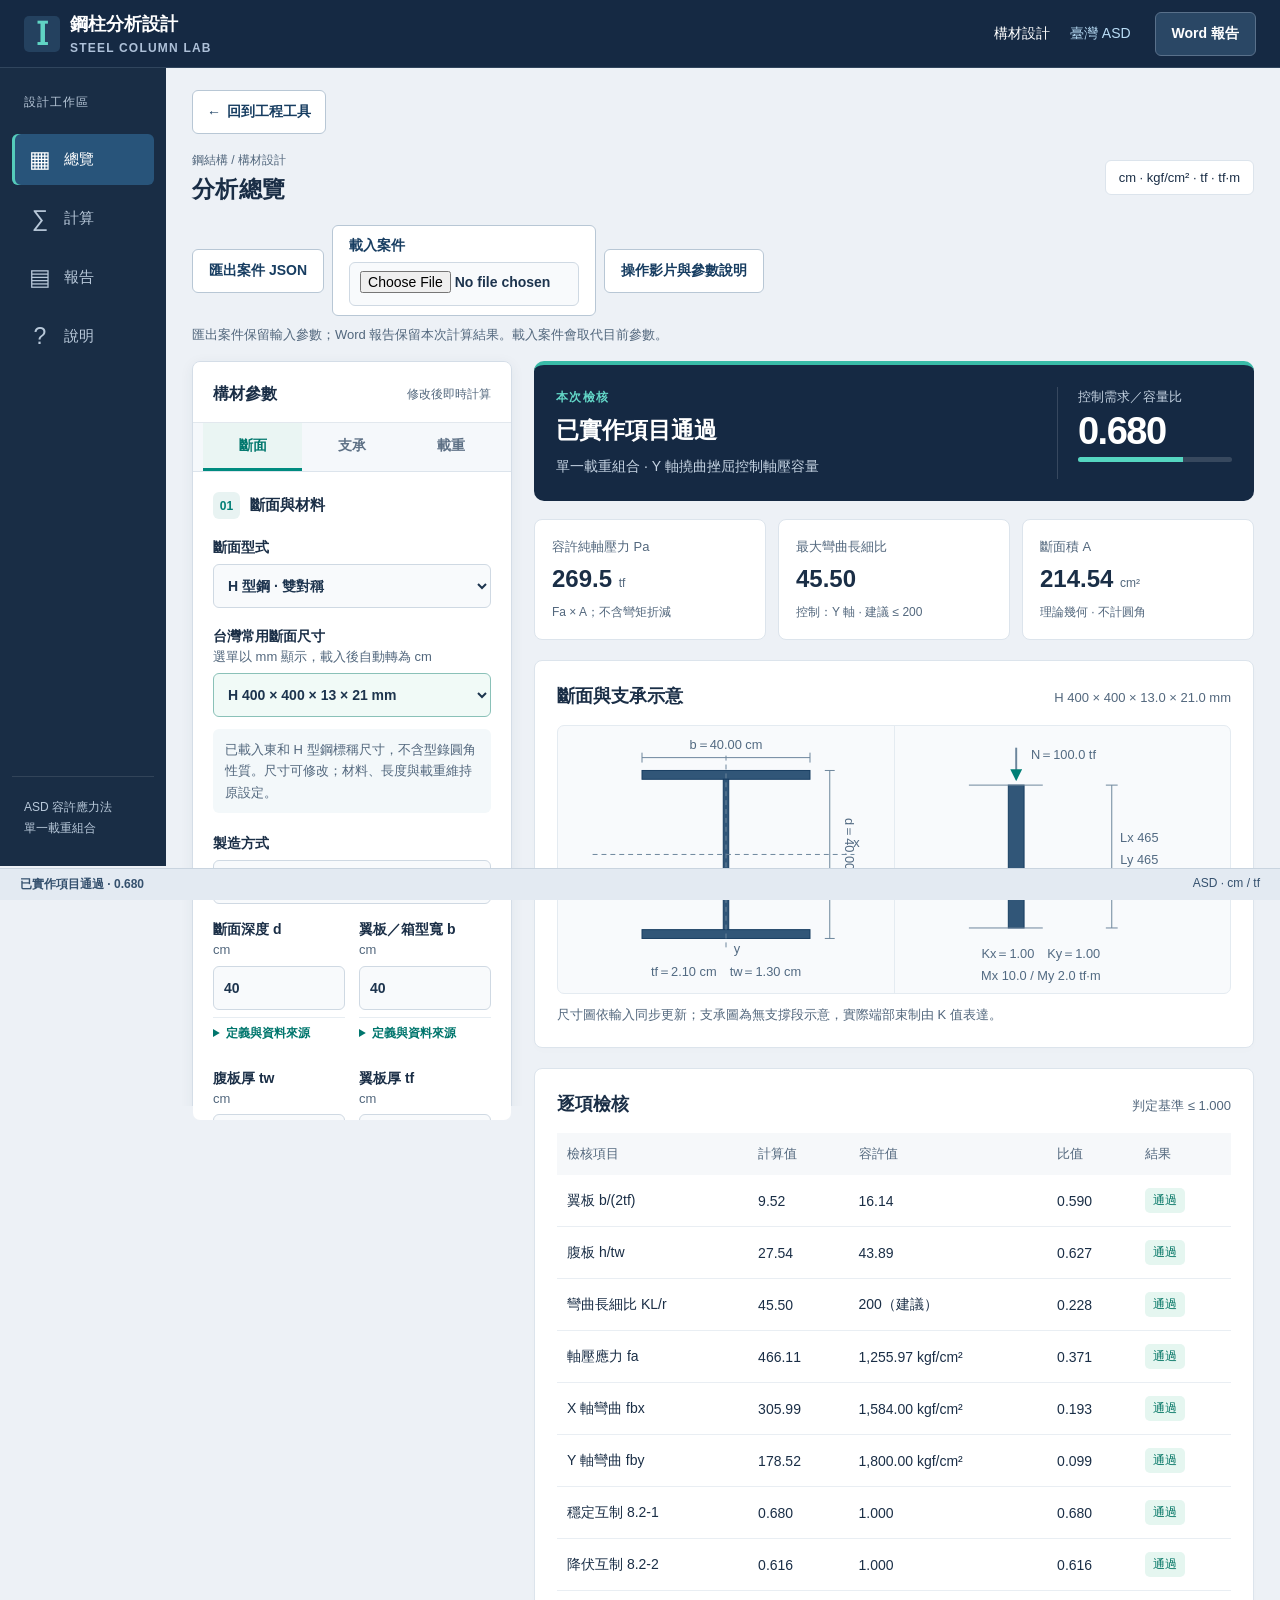
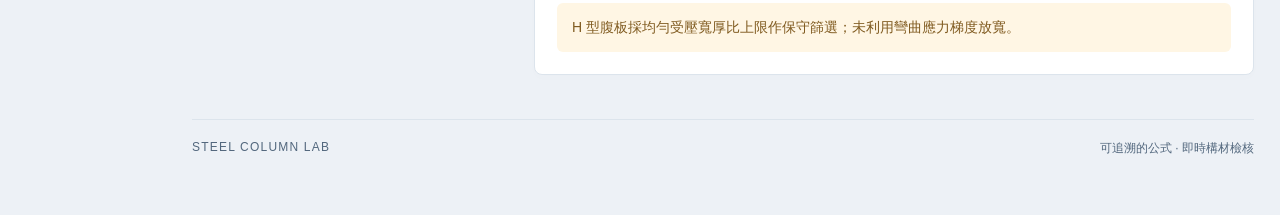
==== commit b6c8128d: "Replace tutorial narration with Taiwan Mandarin zh-TW voice Use HsiaoChen at a slightly slower rate;" ====
--- a/index.html
+++ b/index.html
@@ -8,7 +8,7 @@
 <section class="panel drawing-panel"><div class="section-head"><h2>斷面與支承示意</h2><span id="section-name"></span></div><div class="drawings"><div><svg id="section-svg" viewbox="0 0 340 270" role="img" aria-label="鋼柱斷面尺寸示意圖"></svg></div><div><svg id="column-svg" viewbox="0 0 340 270" role="img" aria-label="鋼柱長度與作用力示意圖"></svg></div></div><p class="hint">尺寸圖依輸入同步更新；支承圖為無支撐段示意，實際端部束制由 K 值表達。</p></section>
 <section class="panel"><div class="section-head"><h2>逐項檢核</h2><span>判定基準 ≤ 1.000</span></div><div class="table-scroll"><table><thead><tr><th>檢核項目</th><th>計算值</th><th>容許值</th><th>比值</th><th>結果</th></tr></thead><tbody id="checks"></tbody></table></div><div id="warnings"></div></section>
 </div>
-<section class="panel" data-view="calculation"><h2>詳細計算過程</h2><div id="calculations"></div></section><div data-view="reference"><div class="operation-guide"><section class="panel tutorial-panel"><h2>操作影片｜中文旁白</h2><p>六個步驟完成範例、保存案件與匯出計算書。影片為依本頁欄位製作的操作教學動畫；點播放後可開啟聲音，亦可搭配下方文字範例。</p><video id="tutorial-video" class="tutorial-video" controls playsinline preload="metadata" poster="tutorial/poster.jpg"><source src="tutorial/steel-column-guide.mp4" type="video/mp4"><track kind="subtitles" src="tutorial/zh-TW.vtt" srclang="zh-TW" label="繁體中文" default></video><div class="tutorial-chapters" id="tutorial-chapters"><button class="toolbar-button" type="button" data-video-time="0">1. 選擇斷面與材料</button><button class="toolbar-button" type="button" data-video-time="18.448">2. 分別確認支承條件</button><button class="toolbar-button" type="button" data-video-time="35.957">3. 輸入同一組合的內力</button><button class="toolbar-button" type="button" data-video-time="55.109">4. 核對結果與計算過程</button><button class="toolbar-button" type="button" data-video-time="75.285">5. 保存案件與 Word 報告</button><button class="toolbar-button" type="button" data-video-time="94.885">6. 查詢規範與適用範圍</button></div><details class="tutorial-transcript"><summary>閱讀影片旁白逐字稿</summary><h3>選擇斷面與材料</h3><p>先到斷面頁，選熱軋H型鋼，四百乘四百乘十三乘二十一。尺寸欄使用公分，所以填四十、四十、一點三、二點一。降伏強度填二千四百，這是教學假設值。</p><h3>分別確認支承條件</h3><p>切換支承頁。本範例各長度填四百六十五公分，各有效長度係數填一。長度不要先乘係數。實際工程需分別確認側向與扭轉支撐，不能直接照抄範例。</p><h3>輸入同一組合的內力</h3><p>切換載重頁。軸壓力填一百公噸力，兩方向彎矩分別填十與二公噸力公尺，修正係數都填一。三個內力必須來自同一容許應力載重組合與同一檢核位置，並核對模型局部軸。</p><h3>核對結果與計算過程</h3><p>回到總覽，範例控制比值約零點六八零。純軸壓容量約二百六十九點四六公噸力。有彎矩時仍要看互制檢核。到計算頁可展開公式與代入數值，需另行分析不代表通過。</p><h3>保存案件與 Word 報告</h3><p>上方匯出案件可以保存參數，日後用載入案件還原。報告頁填工程名稱、柱號與計算者，再匯出可編輯的Word計算書。手機從底部導覽切換頁面，欄位下方可展開定義與資料來源。</p><h3>查詢規範與適用範圍</h3><p>說明頁可搜尋欄位、觀看影片與練習三個範例。本版採臺灣現行鋼結構容許應力設計規範。已實作單柱軸壓與軸彎檢核，不包含整體構架二階分析、耐震韌性、剪力與接頭的完整設計。</p></details><p><a href="tutorial/steel-column-guide.mp4" download>下載含旁白操作影片</a></p></section><div class="code-review"><strong>規範查核：2026-10-09 · 臺灣 ASD</strong><p>依國土署現行公告：96-06-11 修正發布、99-09-16 修正第 13.2 節。採用第 4 章斷面與穩定、第 6 章軸壓、第 7 章彎曲及第 8 章軸彎互制；研究修訂草案未作為生效規範。原有公式本次未更改。</p><p><a href="https://www.nlma.gov.tw/ch/legislation/regsearch/7176" target="_blank" rel="noopener">開啟官方現行公告與各章</a>。本版未涵蓋整體二階、耐震韌性、剪力、接頭與柱腳完整設計。</p></div><section class="panel guide-intro"><h2>鋼柱分析設計操作說明</h2><p><a href="#worked-examples">直接查看逐欄輸入範例與預期結果 ↓</a></p><p>本工具檢核單一鋼柱斷面的軸壓、雙軸彎曲與軸彎互制。先取得構材尺寸、材料強度、支承條件及 ASD 組合內力，再輸入；它不會由樓層面積自動建立構架或計算柱內力。</p><p><strong>預設值是操作範例，不是本工程的設計資料。</strong>常用尺寸選單只載入幾何尺寸，材料與作用力須另外核對。</p><div class="guide-actions"><a class="toolbar-button" href="manual.html" target="_blank" rel="noopener">獨立開啟操作手冊</a></div><label class="guide-search-label">搜尋欄位或資料來源<input type="search" class="guide-search" placeholder="例如 Kx、降伏強度、MIDAS" aria-describedby="guide-search-result"></label><p id="guide-search-result" class="hint" role="status">輸入關鍵字可篩選下方欄位說明。</p></section>
+<section class="panel" data-view="calculation"><h2>詳細計算過程</h2><div id="calculations"></div></section><div data-view="reference"><div class="operation-guide"><section class="panel tutorial-panel"><h2>操作影片｜臺灣華語旁白</h2><p>六個步驟完成範例、保存案件與匯出計算書。影片為依本頁欄位製作的操作教學動畫；採臺灣華語女聲；點播放後可開啟聲音，亦可搭配下方文字範例。</p><video id="tutorial-video" class="tutorial-video" controls playsinline preload="metadata" poster="tutorial/poster.jpg"><source src="tutorial/steel-column-guide.mp4?v=tw-20261009" type="video/mp4"><track kind="subtitles" src="tutorial/zh-TW.vtt?v=tw-20261009" srclang="zh-TW" label="繁體中文" default></video><div class="tutorial-chapters" id="tutorial-chapters"><button class="toolbar-button" type="button" data-video-time="0">1. 選擇斷面與材料</button><button class="toolbar-button" type="button" data-video-time="20.336">2. 分別確認支承條件</button><button class="toolbar-button" type="button" data-video-time="39.64">3. 輸入同一組合的內力</button><button class="toolbar-button" type="button" data-video-time="60.504">4. 核對結果與計算過程</button><button class="toolbar-button" type="button" data-video-time="81.728">5. 保存案件與 Word 報告</button><button class="toolbar-button" type="button" data-video-time="103.072">6. 查詢規範與適用範圍</button></div><details class="tutorial-transcript"><summary>閱讀影片旁白逐字稿</summary><h3>選擇斷面與材料</h3><p>先到斷面頁，選熱軋H型鋼，四百乘四百乘十三乘二十一。尺寸欄使用公分，所以填四十、四十、一點三、二點一。降伏強度填二千四百，這是教學假設值。</p><h3>分別確認支承條件</h3><p>切換支承頁。本範例各長度填四百六十五公分，各有效長度係數填一。長度不要先乘係數。實際工程需分別確認側向與扭轉支撐，不能直接照抄範例。</p><h3>輸入同一組合的內力</h3><p>切換載重頁。軸壓力填一百公噸力，兩方向彎矩分別填十與二公噸力公尺，修正係數都填一。三個內力必須來自同一容許應力載重組合與同一檢核位置，並核對模型局部軸。</p><h3>核對結果與計算過程</h3><p>回到總覽，範例控制比值約零點六八零。純軸壓容量約二百六十九點四六公噸力。有彎矩時仍要看互制檢核。到計算頁可展開公式與代入數值，需另行分析不代表通過。</p><h3>保存案件與 Word 報告</h3><p>上方匯出案件可以保存參數，日後用載入案件還原。報告頁填工程名稱、柱號與計算者，再匯出可編輯的Word計算書。手機從底部導覽切換頁面，欄位下方可展開定義與資料來源。</p><h3>查詢規範與適用範圍</h3><p>說明頁可搜尋欄位、觀看影片與練習三個範例。本版採臺灣現行鋼結構容許應力設計規範。已實作單柱軸壓與軸彎檢核，不包含整體構架二階分析、耐震韌性、剪力與接頭的完整設計。</p></details><p><a href="tutorial/steel-column-guide.mp4?v=tw-20261009" download>下載含旁白操作影片</a></p></section><div class="code-review"><strong>規範查核：2026-10-09 · 臺灣 ASD</strong><p>依國土署現行公告：96-06-11 修正發布、99-09-16 修正第 13.2 節。採用第 4 章斷面與穩定、第 6 章軸壓、第 7 章彎曲及第 8 章軸彎互制；研究修訂草案未作為生效規範。原有公式本次未更改。</p><p><a href="https://www.nlma.gov.tw/ch/legislation/regsearch/7176" target="_blank" rel="noopener">開啟官方現行公告與各章</a>。本版未涵蓋整體二階、耐震韌性、剪力、接頭與柱腳完整設計。</p></div><section class="panel guide-intro"><h2>鋼柱分析設計操作說明</h2><p><a href="#worked-examples">直接查看逐欄輸入範例與預期結果 ↓</a></p><p>本工具檢核單一鋼柱斷面的軸壓、雙軸彎曲與軸彎互制。先取得構材尺寸、材料強度、支承條件及 ASD 組合內力，再輸入；它不會由樓層面積自動建立構架或計算柱內力。</p><p><strong>預設值是操作範例，不是本工程的設計資料。</strong>常用尺寸選單只載入幾何尺寸，材料與作用力須另外核對。</p><div class="guide-actions"><a class="toolbar-button" href="manual.html" target="_blank" rel="noopener">獨立開啟操作手冊</a></div><label class="guide-search-label">搜尋欄位或資料來源<input type="search" class="guide-search" placeholder="例如 Kx、降伏強度、MIDAS" aria-describedby="guide-search-result"></label><p id="guide-search-result" class="hint" role="status">輸入關鍵字可篩選下方欄位說明。</p></section>
 <section class="panel"><h2>建議操作順序</h2><ol class="guide-steps"><li><b>準備資料：</b>柱表與支撐圖、材料規格／證明、分析模型局部軸向及 ASD 載重組合內力表。</li><li><b>斷面：</b>選斷面及製造方式，載入常用尺寸或自訂尺寸；確認 cm 與 Fy。</li><li><b>支承：</b>分別填 Lx、Ly、Kx、Ky；適用時再填 Lb、Lz、Kz。</li><li><b>載重：</b>填同組合、同檢核位置的 N、Mx、My，再依條件確認 Cmx、Cmy。</li><li><b>總覽與計算：</b>查看比值、逐項檢核及適用性提示；在「計算」展開公式，核對控制項目。</li><li><b>逐組檢核與匯出：</b>對需要的載重組合與構材位置逐一重複檢核；在「報告」輸入辨識資訊，下載 Word 計算書。</li></ol><p class="hint">桌機：左側導覽切換工作區，參數面板分「斷面／支承／載重」。手機：底部「參數」編輯、切回「總覽」看結果；切換工作區不會清除輸入。重新整理或關閉網頁不保留案件資料，請先匯出案件 JSON；下次可載入還原。恢復範例參數會覆寫本次計算參數。</p></section><section class="panel"><details class="guide-section"><summary>斷面與製造方式</summary><div class="guide-table-wrap"><table class="guide-table"><thead><tr><th>欄位</th><th>應填內容與單位</th><th>資料來源</th><th>使用注意</th></tr></thead><tbody><tr><td data-label="欄位">斷面型式</td><td data-label="應填內容與單位">選 H 型鋼、等厚銲接箱型或圓形鋼管。</td><td data-label="資料來源">柱表、結構平面／剖面圖及鋼構製造圖。</td><td data-label="使用注意">本版不適用 C、T、L、非對稱或變斷面；箱型不是冷成形方管。</td></tr><tr><td data-label="欄位">台灣常用斷面尺寸</td><td data-label="應填內容與單位">從選單載入尺寸；選單 mm，欄位 cm。</td><td data-label="資料來源">H 型參考東和型錄；圓管參考美亞型錄；箱型為設計預設。〔6、7〕</td><td data-label="使用注意">只帶入尺寸，不帶入 Fy、長度、載重或型錄 A／I／S；選後仍需核對設計圖。</td></tr><tr><td data-label="欄位">製造方式</td><td data-label="應填內容與單位">H 型選「熱軋」或「連續銲接」。</td><td data-label="資料來源">材料採購規格、製造圖與實際構材。</td><td data-label="使用注意">會影響局部挫屈分類；熱軋型錄預設自動選熱軋。</td></tr><tr><td data-label="欄位">箱型柱銲接方式</td><td data-label="應填內容與單位">按實際設計選全滲透或半滲透銲。</td><td data-label="資料來源">銲接符號、接頭詳圖、核定製造圖與銲接規範。</td><td data-label="使用注意">不是任選的強度開關；本欄用於斷面分類，不代表銲道強度已檢核。</td></tr><tr><td data-label="欄位">d／D</td><td data-label="應填內容與單位">H／箱型總深度 d；圓管外徑 D，cm。</td><td data-label="資料來源">柱表、製造圖、型錄；既有構材用經確認的實測資料。</td><td data-label="使用注意">不是腹板淨高或圓管內徑；400 mm 輸入 40 cm。</td></tr><tr><td data-label="欄位">b</td><td data-label="應填內容與單位">H 翼板總寬或箱型外側總寬，cm。</td><td data-label="資料來源">柱表、製造圖或型錄。</td><td data-label="使用注意">不是單側翼板突出寬；圓管不需填。</td></tr><tr><td data-label="欄位">tw</td><td data-label="應填內容與單位">H 型腹板厚，cm。</td><td data-label="資料來源">型錄、製造圖或厚度量測。</td><td data-label="使用注意">13 mm 輸入 1.3 cm；箱型／圓管不填此欄。</td></tr><tr><td data-label="欄位">tf／t</td><td data-label="應填內容與單位">H 翼板厚 tf；箱型／圓管均一板厚 t，cm。</td><td data-label="資料來源">型錄、製造圖、材料尺寸證明或實測厚度。</td><td data-label="使用注意">21 mm 輸入 2.1 cm。腐蝕、厚度公差及設計有效厚度須由設計者確認，本頁不自動扣減。</td></tr></tbody></table></div></details></section><section class="panel"><details class="guide-section"><summary>材料</summary><div class="guide-table-wrap"><table class="guide-table"><thead><tr><th>欄位</th><th>應填內容與單位</th><th>資料來源</th><th>使用注意</th></tr></thead><tbody><tr><td data-label="欄位">Fy 降伏強度</td><td data-label="應填內容與單位">依鋼種與板厚採用的設計降伏強度，kgf/cm²。</td><td data-label="資料來源">結構總說明、材料規格、適用 CNS／JIS／ASTM 標準與材料證明書，依規範確認。〔1、3〕</td><td data-label="使用注意">預設 2400 只供範例；選斷面不會改變 Fy。不得逕將實測較高值當成設計強度。H 型本版上限 4550。</td></tr><tr><td data-label="欄位">E 彈性模數</td><td data-label="應填內容與單位">鋼材彈性模數，kgf/cm²；預設 2,040,000。</td><td data-label="資料來源">臺灣 ASD 規範第 1.6 節。〔1〕</td><td data-label="使用注意">通常沿用規範值；不是 Fy。</td></tr><tr><td data-label="欄位">G 剪力模數</td><td data-label="應填內容與單位">鋼材剪力模數，kgf/cm²；預設 810,000。</td><td data-label="資料來源">臺灣 ASD 規範第 1.6 節。〔1〕</td><td data-label="使用注意">本頁 H 型純扭轉挫屈使用；箱型／圓管隱藏。</td></tr></tbody></table></div></details></section><section class="panel"><details class="guide-section"><summary>長度與支承</summary><div class="guide-table-wrap"><table class="guide-table"><thead><tr><th>欄位</th><th>應填內容與單位</th><th>資料來源</th><th>使用注意</th></tr></thead><tbody><tr><td data-label="欄位">Lx</td><td data-label="應填內容與單位">繞斷面 x 軸挫屈所對應的無支撐長度，cm。</td><td data-label="資料來源">結構平面／立面、支撐配置、梁柱接頭詳圖與穩定分析模型。〔4〕</td><td data-label="使用注意">不是直接填 KL；程式另乘 Kx。應判斷支撐是否真的約束該方向位移。</td></tr><tr><td data-label="欄位">Ly</td><td data-label="應填內容與單位">繞斷面 y 軸挫屈所對應的無支撐長度，cm。</td><td data-label="資料來源">同上，按 y 軸挫屈平面個別確認。〔4〕</td><td data-label="使用注意">可與 Lx 不同。不能只因有樓板或橫梁就認定提供有效支撐。</td></tr><tr><td data-label="欄位">Kx</td><td data-label="應填內容與單位">x 軸有效長度係數，無因次。</td><td data-label="資料來源">構架穩定分析、端部轉動束制、側移條件及規範第 4.8 節。〔4〕</td><td data-label="使用注意">預設 1.0 是範例。理想兩端鉸接且無側移時可為 1；實際構架不可只看接頭名稱套值。</td></tr><tr><td data-label="欄位">Ky</td><td data-label="應填內容與單位">y 軸有效長度係數，無因次。</td><td data-label="資料來源">y 軸平面的構架穩定分析與支承条件。〔4〕</td><td data-label="使用注意">與 Kx 分開決定；不是材料係數，也不是固定端一律取某個值。</td></tr><tr><td data-label="欄位">Lb</td><td data-label="應填內容與單位">H 型受壓翼板側向未支撐長度；箱型為彎曲側撐限制使用的長度，cm。</td><td data-label="資料來源">受壓翼板側撐位置、支撐連接詳圖及支撐勁度／強度設計。〔5〕</td><td data-label="使用注意">不一定等於柱高、Lx 或 Ly；圓管不填。</td></tr><tr><td data-label="欄位">Lz</td><td data-label="應填內容與單位">H 型扭轉無支撐長度，cm。</td><td data-label="資料來源">防扭支撐配置、扭轉與翹曲束制詳圖及穩定分析。〔4、8〕</td><td data-label="使用注意">一般側向支撐不一定防止扭轉；不能自動沿用 Lb。</td></tr><tr><td data-label="欄位">Kz</td><td data-label="應填內容與單位">H 型扭轉有效長度係數，無因次。</td><td data-label="資料來源">扭轉與翹曲端部束制條件及合理分析。〔8〕</td><td data-label="使用注意">預設 1.0 為範例；依據不足時不能任意縮小以提高容量。</td></tr></tbody></table></div></details></section><section class="panel"><details class="guide-section"><summary>作用力與彎矩</summary><div class="guide-table-wrap"><table class="guide-table"><thead><tr><th>欄位</th><th>應填內容與單位</th><th>資料來源</th><th>使用注意</th></tr></thead><tbody><tr><td data-label="欄位">N 軸壓力</td><td data-label="應填內容與單位">同一 ASD 載重組合、同一檢核位置的壓力，tf；壓力輸入正值。</td><td data-label="資料來源">MIDAS Gen、ETABS、SAP2000 等結構分析內力表，或可追溯的手算分析。載重組合依規範與專案設計基準。〔2〕</td><td data-label="使用注意">不是 kgf 或 kN，也不是支點反力直接套入。若軟體壓力為負，先辨識正負號；軸拉力不在本工具範圍。</td></tr><tr><td data-label="欄位">Mx</td><td data-label="應填內容與單位">繞本頁斷面 x 軸的彎矩，tf·m；程式取絕對值。</td><td data-label="資料來源">與 N 相同載重組合及檢核位置的分析彎矩，核對構材局部座標。〔2、9〕</td><td data-label="使用注意">H 型 x 軸通常為強軸；須看斷面圖與模型軸向，不可直接假定等於軟體 M2 或 M3。</td></tr><tr><td data-label="欄位">My</td><td data-label="應填內容與單位">繞本頁斷面 y 軸的彎矩，tf·m；程式取絕對值。</td><td data-label="資料來源">與 N、Mx 成套的分析結果及局部座標。〔2、9〕</td><td data-label="使用注意">H 型 y 軸通常為弱軸。不要把不同組合的 N、Mx、My 最大值當作同一實際組合；若採包絡須另有保守設計依據。</td></tr><tr><td data-label="欄位">Cmx</td><td data-label="應填內容與單位">x 軸軸彎互制修正係數，無因次，程式接受 0.2～1.0。</td><td data-label="資料來源">規範第 8.2 節，依側移、端彎矩、跨內橫向載重及端部束制判定。〔9〕</td><td data-label="使用注意">預設 1.0；不能為了降低比值任意調小。支撐構架且兩端間無橫載時，依規範可用 0.6−0.4(M₁/M₂)，雙曲率比值為正。</td></tr><tr><td data-label="欄位">Cmy</td><td data-label="應填內容與單位">y 軸軸彎互制修正係數，無因次。</td><td data-label="資料來源">按 y 軸平面獨立套用第 8.2 節。〔9〕</td><td data-label="使用注意">條件可能與 x 軸不同。可側移且跨內無橫載等情況的 0.85，應確認規範前提後採用。</td></tr><tr><td data-label="欄位">Cb 彎矩梯度係數</td><td data-label="應填內容與單位">目前固定 1.0，無需輸入。</td><td data-label="資料來源">本工具對 H 型側向扭轉挫屈採用的保守設定。〔5〕</td><td data-label="使用注意">Cb 與 Cm 用途不同；本版不能用調整 Cm 代替 Cb。</td></tr></tbody></table></div></details></section><section class="panel"><details class="guide-section"><summary>報告基本資料</summary><div class="guide-table-wrap"><table class="guide-table"><thead><tr><th>欄位</th><th>應填內容與單位</th><th>資料來源</th><th>使用注意</th></tr></thead><tbody><tr><td data-label="欄位">工程名稱</td><td data-label="應填內容與單位">案件名稱，可選填。</td><td data-label="資料來源">工程契約、圖說封面或公司專案編號。</td><td data-label="使用注意">只影響報告標示，不影響計算。</td></tr><tr><td data-label="欄位">構材編號</td><td data-label="應填內容與單位">柱號、樓層及建議附上載重組合名稱，例如 1F C1 ASD01。</td><td data-label="資料來源">柱表、結構平面、分析模型構材編號及組合名稱。</td><td data-label="使用注意">用來追溯檢核對象；建議每個控制組合分別匯出。</td></tr><tr><td data-label="欄位">計算者</td><td data-label="應填內容與單位">負責本次計算的人員，可選填。</td><td data-label="資料來源">實際計算者姓名或公司識別名稱。</td><td data-label="使用注意">輸入姓名不等於專業簽證；匯出時間由系統自動填入台灣時間。</td></tr></tbody></table></div></details></section><section class="panel"><h2>結果表如何判讀</h2><div class="guide-table-wrap"><table class="guide-table"><thead><tr><th>欄位</th><th>應填內容與單位</th><th>資料來源</th><th>使用注意</th></tr></thead><tbody><tr><td data-label="欄位">斷面性質 A、I、S、r</td><td data-label="應填內容與單位">程式自動計算，不用填。</td><td data-label="資料來源">由輸入幾何尺寸推導，計算頁列出公式。</td><td data-label="使用注意">熱軋 H 以直角板件計算，不含型錄圓角，故可能與型錄性質不同。</td></tr><tr><td data-label="欄位">計算值／容許值／比值</td><td data-label="應填內容與單位">比較需求及限值；一般比值 ≤1 才符合該項。</td><td data-label="資料來源">當下輸入與本版已實作的規範公式。</td><td data-label="使用注意">判定使用未四捨五入值；畫面 1.000 可能略大於 1，應看結果文字。</td></tr><tr><td data-label="欄位">容許純軸壓力 Pa</td><td data-label="應填內容與單位">Fa×A，單位 tf。</td><td data-label="資料來源">已通過純軸壓適用性篩選之計算結果。</td><td data-label="使用注意">不是同時有彎矩時仍可承受的 N；有彎矩須看互制。</td></tr><tr><td data-label="欄位">通過／未通過／需另行分析</td><td data-label="應填內容與單位">通過限已實作項目；未通過為超限；需另行分析表示適用範圍不符。</td><td data-label="資料來源">總覽、寬厚比、長細比與互制結果。</td><td data-label="使用注意">需另行分析時不提供容量合格結論；不可把空白或破折號視為零需求或合格。</td></tr><tr><td data-label="欄位">長細比與控制比值</td><td data-label="應填內容與單位">最大長細比另外檢查；控制比為應力與互制最大值。</td><td data-label="資料來源">KL/r 及容許應力計算。</td><td data-label="使用注意">KL/r 超過 200，即使控制需求／容量比小於 1，仍不給通過結論。</td></tr></tbody></table></div><p>本頁不包含整體構架二階分析、剪力、耐震韌性、接頭、柱腳、銲道強度等全部設計項目。請依「規範依據與適用範圍」確認適用性。</p></section>
 <section class="panel"><h2>常用單位換算</h2><div class="guide-table-wrap"><table class="guide-table"><thead><tr><th>欄位</th><th>應填內容與單位</th><th>資料來源</th><th>使用注意</th></tr></thead><tbody><tr><td data-label="欄位">長度</td><td data-label="應填內容與單位">mm ÷ 10 = cm；m × 100 = cm。</td><td data-label="資料來源">圖說與分析模型的單位設定。</td><td data-label="使用注意">H400×400×13×21 → d40、b40、tw1.3、tf2.1 cm。</td></tr><tr><td data-label="欄位">力</td><td data-label="應填內容與單位">kN ÷ 9.80665 = tf；kgf ÷ 1000 = tf。</td><td data-label="資料來源">分析輸出表的單位。</td><td data-label="使用注意">tf 是公噸力，不要把 kN 直接填成 tf。</td></tr><tr><td data-label="欄位">彎矩</td><td data-label="應填內容與單位">kN·m ÷ 9.80665 = tf·m；kgf·cm ÷100000 = tf·m。</td><td data-label="資料來源">分析输出的力及長度單位。</td><td data-label="使用注意">本頁 Mx／My 用 tf·m，不是 tf·cm。</td></tr><tr><td data-label="欄位">應力</td><td data-label="應填內容與單位">MPa ×10.197162 = kgf/cm²。</td><td data-label="資料來源">材料規範標示單位及標準重力換算。</td><td data-label="使用注意">Fy、E、G 均採 kgf/cm²；公式中的 tf/cm² 換算由程式處理。</td></tr></tbody></table></div></section><section class="panel" id="worked-examples"><h2>可照著輸入的範例</h2><p>以下為軟體操作練習，尺寸取既有 H 型範例；材料強度、支承與載重均為教學設定，不代表實際工程。三個案例使用相同斷面與支承，依序練習即可。</p><h3>範例 1｜H 型鋼軸壓＋雙軸彎曲</h3><ol class="guide-steps"><li>若目前有案件資料，先匯出 Word 報告，再按參數面板底部「恢復範例參數」。此按鈕會覆寫計算參數。</li><li>按照下表切換「斷面／支承／載重」並逐欄核對，也可自行手動輸入全部數值。</li><li>切到「總覽」核對結果，再到「計算」展開軸壓與互制公式。</li><li>到「報告」填辨識資訊，按「匯出 Word 計算報告書」。</li></ol><div class="guide-table-wrap"><table class="guide-table"><thead><tr><th>工作區</th><th>欄位</th><th>照著輸入</th><th>操作提示</th></tr></thead><tbody><tr><td data-label="工作區">斷面</td><td data-label="欄位">斷面型式／製造方式</td><td data-label="照著輸入">H 型鋼／熱軋 H 型鋼</td><td data-label="操作提示">選單選取</td></tr><tr><td data-label="工作區">斷面</td><td data-label="欄位">台灣常用斷面尺寸</td><td data-label="照著輸入">H 400 × 400 × 13 × 21 mm</td><td data-label="操作提示">選取後核對下列 cm 數值</td></tr><tr><td data-label="工作區">斷面</td><td data-label="欄位">d／b／tw／tf</td><td data-label="照著輸入">40／40／1.3／2.1 cm</td><td data-label="操作提示">分別填入四個尺寸欄</td></tr><tr><td data-label="工作區">斷面</td><td data-label="欄位">Fy</td><td data-label="照著輸入">2400 kgf/cm²</td><td data-label="操作提示">本操作範例假設值</td></tr><tr><td data-label="工作區">斷面</td><td data-label="欄位">E／G</td><td data-label="照著輸入">2040000／810000 kgf/cm²</td><td data-label="操作提示">分別填入兩個材料欄</td></tr><tr><td data-label="工作區">支承</td><td data-label="欄位">Lx／Ly</td><td data-label="照著輸入">465／465 cm</td><td data-label="操作提示">分別填入，勿先乘 K</td></tr><tr><td data-label="工作區">支承</td><td data-label="欄位">Kx／Ky</td><td data-label="照著輸入">1／1</td><td data-label="操作提示">本範例假設值</td></tr><tr><td data-label="工作區">支承</td><td data-label="欄位">Lb／Lz／Kz</td><td data-label="照著輸入">465 cm／465 cm／1</td><td data-label="操作提示">三欄分別核對，不自動推定實際支承</td></tr><tr><td data-label="工作區">載重</td><td data-label="欄位">N</td><td data-label="照著輸入">100 tf</td><td data-label="操作提示">壓力填正值</td></tr><tr><td data-label="工作區">載重</td><td data-label="欄位">Mx／My</td><td data-label="照著輸入">10／2 tf·m</td><td data-label="操作提示">分別填入兩個彎矩欄</td></tr><tr><td data-label="工作區">載重</td><td data-label="欄位">Cmx／Cmy</td><td data-label="照著輸入">1／1</td><td data-label="操作提示">本範例採用值；Cb 固定 1</td></tr><tr><td data-label="工作區">報告</td><td data-label="欄位">工程名稱／構材編號／計算者</td><td data-label="照著輸入">操作練習／C1-ASD範例／自行填姓名</td><td data-label="操作提示">辨識資料不影響計算</td></tr></tbody></table></div><h3>範例 1 預期結果</h3><div class="guide-table-wrap"><table class="guide-table"><thead><tr><th>結果項目</th><th>預期值</th><th>畫面核對</th><th>說明</th></tr></thead><tbody><tr><td data-label="結果項目">斷面積 A</td><td data-label="預期值">214.54 cm²</td><td data-label="畫面核對">總覽／計算</td><td data-label="說明">直角板件，不含熱軋圓角</td></tr><tr><td data-label="結果項目">容許軸壓應力 Fa</td><td data-label="預期值">1255.972 kgf/cm²</td><td data-label="畫面核對">計算</td><td data-label="說明">畫面可能顯示 1255.97</td></tr><tr><td data-label="結果項目">容許純軸壓力 Pa</td><td data-label="預期值">269.456 tf</td><td data-label="畫面核對">總覽</td><td data-label="說明">總覽約顯示 269.5 tf</td></tr><tr><td data-label="結果項目">控制需求／容量比</td><td data-label="預期值">0.679784</td><td data-label="畫面核對">總覽顯示 0.680</td><td data-label="說明">已實作項目通過</td></tr></tbody></table></div><h3>範例 2｜純軸壓練習</h3><p>完成範例 1 後，僅將「載重」的 <b>Mx 改為 0、My 改為 0</b>，N 保持 100 tf，其餘參數不變。預期控制比值 <b>0.371118（顯示 0.371）</b>，已實作項目通過；Pa 仍為 269.456 tf。可用 100÷269.456 核對純軸壓比值。</p><h3>範例 3｜超限結果練習</h3><p>先按「恢復範例參數」，確認 Mx=10、My=2 tf·m，再僅將 <b>N 改為 500 tf</b>。預期控制比值 <b>2.268297（顯示 2.268）</b>，結果為未通過。此例用來辨識超限畫面，不是可採用的設計。</p><p class="hint">若结果不同：先核對 mm／cm、tf／kN、tf·m／kN·m，再確認製造方式、各方向長度、K、Cm 及是否混用了範例 2 的零彎矩。手機在底部「參數」輸入，再切換「總覽」。</p></section><section class="panel"><h2>資料來源索引</h2><p>尺寸、強度及內力應以本工程核定資料為主；以下為規範及型錄查詢入口。圓管型錄尺寸不代表該配管鋼種可直接用於結構用途；銲接箱型選單為設計尺寸預設，非庫存承諾。</p><ul><li>〔1〕<a href="https://www.nlma.gov.tw/uploads/files/29f814e938f670b39b730db3df30ebcd.pdf" target="_blank" rel="noopener">ASD 第 1 章：設計基準、圖說內容及第 1.6 節材料常數</a></li><li>〔2〕<a href="https://www.nlma.gov.tw/uploads/files/dcf68fc6a62377c89c0e18880c8ac328.pdf" target="_blank" rel="noopener">ASD 第 2 章：載重</a></li><li>〔3〕<a href="https://www.nlma.gov.tw/uploads/files/82c2aaa85e73c89645af78f06986d266.pdf" target="_blank" rel="noopener">ASD 第 3 章：材料</a></li><li>〔4〕<a href="https://www.nlma.gov.tw/uploads/files/e7c2c9d73eefc69beecde12336374b9b.pdf" target="_blank" rel="noopener">ASD 第 4 章：一般要求、長細比與穩定</a></li><li>〔5〕<a href="https://www.nlma.gov.tw/uploads/files/91bbcbd01a38582e6c5b1f00dd367683.pdf" target="_blank" rel="noopener">ASD 第 7 章：彎曲與側向支撐</a></li><li>〔6〕<a href="https://www.tunghosteel.com/product/detail/2" target="_blank" rel="noopener">東和鋼鐵型鋼資料</a></li><li>〔7〕<a href="https://www.mayer.com.tw/zh-tw/download/1" target="_blank" rel="noopener">美亞鋼管型錄下載</a></li><li>〔8〕<a href="https://www.nlma.gov.tw/uploads/files/d547411a0c02e0a8816b6d9c2aadb32e.pdf" target="_blank" rel="noopener">極限設計法附錄 2：彈性扭轉挫屈，依 ASD 第 6.4 節引用</a></li><li>〔9〕<a href="https://www.nlma.gov.tw/uploads/files/f6ed32171e4e99a9c49e85ca3b733d3c.pdf" target="_blank" rel="noopener">ASD 第 8 章：軸彎互制與 Cm</a></li></ul><p class="hint">操作說明更新：2026-10-02。規範版本請查<a href="https://www.nlma.gov.tw/ch/legislation/regsearch/7176" target="_blank" rel="noopener">國土署現行公告</a>。</p></section></div><section class="panel"><details><summary>原始程式解析與本版修正</summary><div class="prose"><p>來源：SteelColumn_20121009_SourceCode.zip 中 VB.NET 的 FormMain.vb。原程式以 CAL_Sect → CAL_ENGINE → CAL_ENGINE2 → _OUTPUT_ALL 執行斷面性質、寬厚比分類、容許應力及檢核輸出；提供型錄、自訂尺寸、自訂性質三種輸入，內部使用 cm、kgf/cm²，輸入內力使用 tf 與 tf·m。</p><table><thead><tr><th>原程式項目</th><th>解析與處理</th></tr></thead><tbody><tr><td>H／C／箱／T／L／圓管斷面</td><td>本版提供雙對稱 H、等厚銲接箱型及圓管。C／T／L 涉及剪力中心、主軸及撓曲扭轉，未套用 H 型鋼公式。</td></tr><tr><td>銲接 H 型鋼 kc</td><td>原碼使用 4.05×(h/tw)^0.46；依 7.2.2 修正為 4.05÷(h/tw)^0.46（h/tw＞70）。</td></tr><tr><td>局部挫屈</td><td>原碼多以翼板分類，細長斷面仍給 0.6Fy。本版同時檢查腹板、翼板；超限時停止容量與互制合格判定，需附錄 1 分析。</td></tr><tr><td>箱型柱</td><td>保留第 6.7 節專用軸壓曲線；寬厚比改採淨寬。彎曲依第 7.4 節分軸判定，Lb 限制採保守 M₁/M₂＝−1。</td></tr><tr><td>圓管寬厚比</td><td>原碼統一用彎曲上限 630/Fy。本版有軸壓時採 232/Fy，純彎曲採 630/Fy；不對圓管套箱型 Lc。</td></tr><tr><td>互制式 8.2</td><td>保留 fa/Fa＝0.15 分界，加入分母非正、無效幾何、負軸力與有限數值檢查；彎矩使用絕對值。</td></tr><tr><td>剪力計算</td><td>原程式計算 Fv 與 Aw，但未輸入作用剪力。本版聚焦鋼柱 N–Mx–My，不宣稱已完成剪力或接頭檢核。</td></tr></tbody></table></div></details></section>
 <section class="panel"><details open><summary>規範依據與適用範圍</summary><div class="prose" id="code-basis"><p><b>採用臺灣《鋼構造建築物鋼結構設計技術規範》之容許應力設計法（ASD）。</b>查核日期：2026-10-09；官方公告為 96-06-11 修正發布、99-09-16 修正第 13.2 節。本工具使用第 4、6、7、8 章；不將研究修訂草案或美國 AISC 360 直接視為臺灣現行規範。</p><ul><li><a href="https://www.nlma.gov.tw/ch/legislation/regsearch/7176" target="_blank" rel="noopener">國土署：規範公告與各章下載</a> · <a href="https://glrs.moi.gov.tw/LawContent.aspx?id=GL000143" target="_blank" rel="noopener">內政部主管法規查詢</a></li><li><a href="https://www.nlma.gov.tw/uploads/files/e7c2c9d73eefc69beecde12336374b9b.pdf" target="_blank" rel="noopener">第 4 章：長細比、斷面分類與穩定</a> · <a href="https://www.nlma.gov.tw/uploads/files/e139e8d278188c817090a2510017202e.pdf" target="_blank" rel="noopener">第 6 章：受壓構材</a></li><li><a href="https://www.nlma.gov.tw/uploads/files/91bbcbd01a38582e6c5b1f00dd367683.pdf" target="_blank" rel="noopener">第 7 章：撓曲構材</a> · <a href="https://www.nlma.gov.tw/uploads/files/f6ed32171e4e99a9c49e85ca3b733d3c.pdf" target="_blank" rel="noopener">第 8 章：軸力與彎矩共同作用</a></li><li><a href="https://www.nlma.gov.tw/uploads/files/d547411a0c02e0a8816b6d9c2aadb32e.pdf" target="_blank" rel="noopener">極限設計法附錄 2：臨界扭轉挫屈應力</a>（僅依 ASD 第 6.4 節引用彈性 Fe，再代回 ASD 容許應力曲線）</li></ul><p>台灣常用斷面來源：19 組 H 型尺寸參考<a href="https://www.tunghosteel.com/product/detail/2" target="_blank" rel="noopener">東和鋼鐵 2024 型錄</a>；12 組圓管尺寸參考<a href="https://www.mayer.com.tw/zh-tw/download/1" target="_blank" rel="noopener">美亞鋼管碳鋼型錄</a>。12 組銲接箱型為工程設計預設，非熱軋型鋼或庫存承諾。圓管借用國內型錄的外徑與板厚，不能據此將配管鋼材視為結構鋼材；實際鋼種、降伏強度、厚度公差及結構用途適用性應另外確認。選單僅帶入尺寸，不變更材料強度或載重，型錄 A／I／S 與圓角不會自動套用。</p><p>適用均質、等斷面、雙對稱、連續連接之鋼柱，作用力通過剪力中心；H 型鋼 Fy≤4,550 kgf/cm²。軸壓 H 型腹板採均勻受壓上限 68/√Fy 作保守適用性篩選，未實作細長肢材有效斷面法。箱型柱限等板厚，以第 6.7 節銲接箱型曲線計算。</p><p>「已實作項目通過」只代表本頁輸入單一載重組合的構材檢核。構架側移及二階效應、耐震韌性寬厚比、強柱弱梁、剪力、接頭區、柱腳、銲道、疲勞與耐火仍須另行檢核；本頁不自動計算整體構架。</p></div></details></section>
